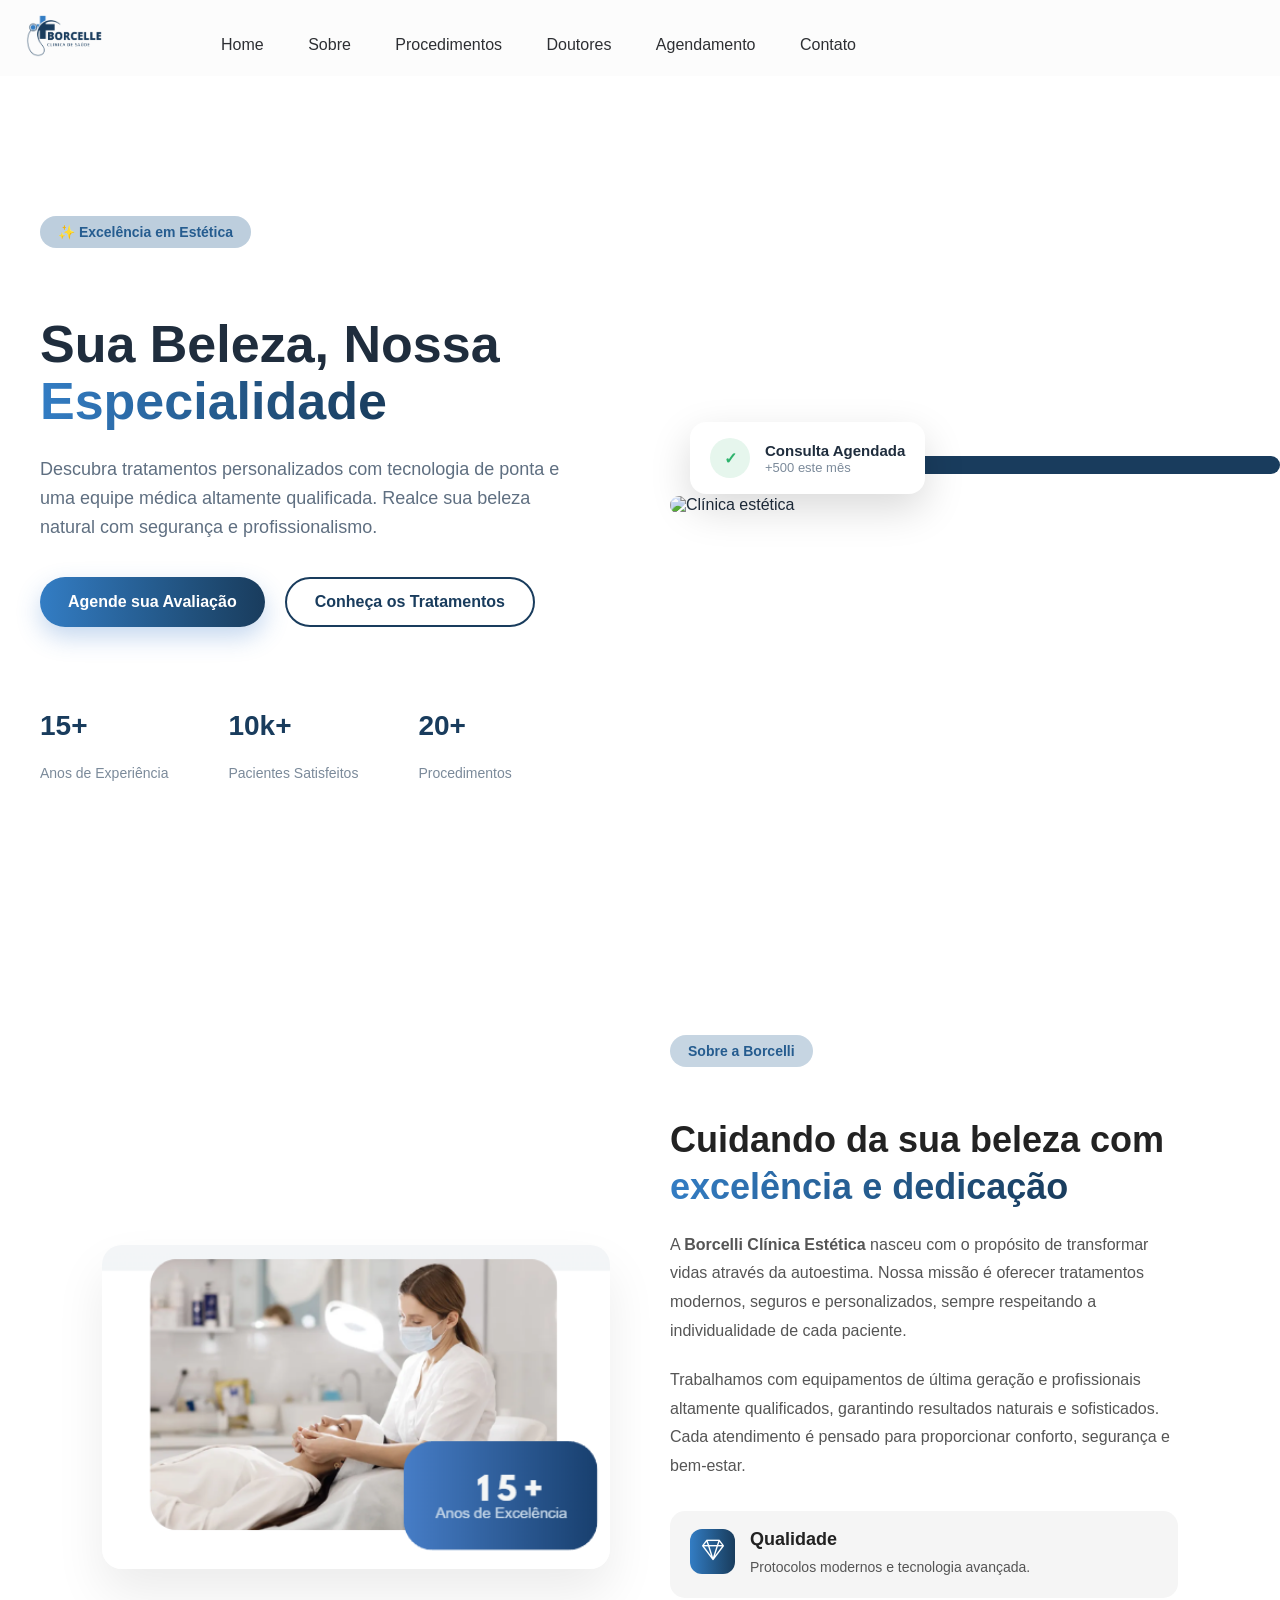
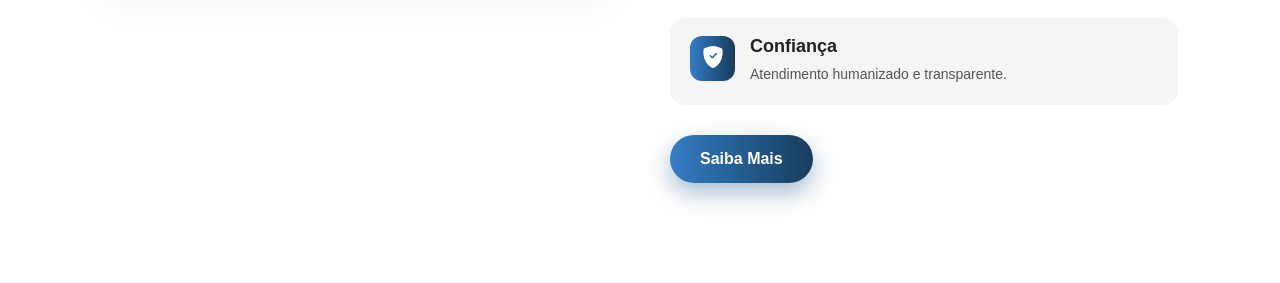
==== index.html @ 1b554bec "Primeira versão do Site" ====
<!DOCTYPE html>
<html lang="pt-BR">
<head>
    <meta charset="UTF-8">
    <meta name="viewport" content="width=device-width, initial-scale=1.0">
    <title>Borcelli - Clinica</title>
    <link href="css/estilo.css" rel="stylesheet"/>
    <link rel="stylesheet" href="https://cdn.jsdelivr.net/npm/bootstrap-icons@1.13.1/font/bootstrap-icons.min.css">
</head>
<body>
    <header>
        <div class="divHeader">
        <img class="logo" src="img/logo.png"/>
        <!--Barra de navegação-->
        <nav>
        <ul>
<!--Lista de itens do menu-->
<li>Home</li>
<li>Sobre</li>
<li>Procedimentos</li>
<li>Doutores</li>
<li>Agendamento</li>
<li>Contato</li>
        </ul>
        </nav>
        </div>
    </header>


<!--Banner Começo Página-->

    <section class="hero">
    <div class="left">

        <div class="badge">✨ Excelência em Estética</div>

        <h1 class="h1Hero">
            Sua Beleza, Nossa <br>
            <span>Especialidade</span>
        </h1>

        <p class="description">
            Descubra tratamentos personalizados com tecnologia de ponta e uma equipe médica altamente qualificada. Realce sua beleza natural com segurança e profissionalismo.
        </p>

        <div class="buttons">
            <a href="#" class="btn-primary">Agende sua Avaliação</a>
            <a href="#" class="btn-secondary">Conheça os Tratamentos</a>
        </div>

        <div class="stats">
            <div class="stat">
                <h2>15+</h2>
                <p>Anos de Experiência</p>
            </div>
            <div class="stat">
                <h2>10k+</h2>
                <p>Pacientes Satisfeitos</p>
            </div>
            <div class="stat">
                <h2>20+</h2>
                <p>Procedimentos</p>
            </div>
        </div>

    </div>

    <div class="right">

        <div class="background-shape"></div>

        <div class="image-wrapper">
            <img src="https://blog.adcosprofissional.com.br/wp-content/uploads/2021/09/Profissional_pauta-4_produtos-ADCOS-1-scaled-e1630938241319.jpg" alt="Clínica estética">

            <div class="card">
                <div class="card-icon">✓</div>
                <div class="card-text">
                    <strong>Consulta Agendada</strong>
                    <span>+500 este mês</span>
                </div>
            </div>

        </div>

    </div>
</section>



<!-- Sobre Nós -->
<section class="sobre">
    <div class="container-sobre">

        <div class="sobre-left">
            <img src="img/sobre_img.png" alt="Equipe médica">
        </div>

        <div class="sobre-right">

            <div class="badge">Sobre a Borcelli</div>

            <h2>
                Cuidando da sua beleza com <span>excelência e dedicação</span>
            </h2>

            <p>
                A <strong>Borcelli Clínica Estética</strong> nasceu com o propósito de transformar vidas através da autoestima.
                Nossa missão é oferecer tratamentos modernos, seguros e personalizados, sempre respeitando a individualidade
                de cada paciente.
            </p>

            <p>
                Trabalhamos com equipamentos de última geração e profissionais altamente qualificados,
                garantindo resultados naturais e sofisticados.
                Cada atendimento é pensado para proporcionar conforto, segurança e bem-estar.
            </p>

            <div class="valores">
                <div class="valor-item">
                    <div class="icon"><i class="bi bi-gem"></i></div>
                    <div>
                        <h4>Qualidade</h4>
                        <p>Protocolos modernos e tecnologia avançada.</p>
                    </div>
                </div>

                <div class="valor-item">
                    <div class="icon"><i class="bi bi-shield-fill-check"></i></div>
                    <div>
                        <h4>Confiança</h4>
                        <p>Atendimento humanizado e transparente.</p>
                    </div>
                </div>
            </div>

            <a href="#" class="btn-primary">Saiba Mais</a>

        </div>

    </div>
</section>
---- css/estilo.css ----
/* Estilização da página */
body {
    margin: 0;
    background:#ffffff;
    color:#1f2d3d;
    font-family: 'Inter', sans-serif;
}

/* Estilização Header*/
.logo{
width: 6%;
margin-left: 2%;
}

header{
    background-color: rgb(252, 252, 252);
    padding:15px 0 15px 0 ;
}

nav {
color: #2d2f33;
position: absolute;
top: 10%;
font-size: 10;
right: 30%;
  
}

nav li{
    display: inline;
    margin-right: 40px;
    
}

.divHeader{
 position: relative;
}




/* ============================= */
/*          SOBRE NÓS           */
/* ============================= */

.sobre {
    padding: 100px 8%;
    font-family: 'Poppins', sans-serif;
}

.container-sobre {
    display: flex;
    align-items: center;
    justify-content: space-between;
    gap: 60px;
    max-width: 1200px;
    margin: 0 auto;
}

/* LADO ESQUERDO - IMAGEM */

.sobre-left {
    flex: 1;
    position: relative;
}

.sobre-left img {
    width: 100%;
    border-radius: 20px;
    box-shadow: 0 25px 50px rgba(0, 0, 0, 0.08);
    transition: 0.4s ease;
}

.sobre-left img:hover {
    transform: scale(1.02);
}

/* LADO DIREITO - TEXTO */

.sobre-right {
    flex: 1;
}

.sobre-right .badge {
    display: inline-block;
    background: #255c8f42;
    color: #255c8f;
    padding: 8px 18px;
    border-radius: 30px;
    font-size: 14px;
    font-weight: bold;
    margin-bottom: 20px;
}

.sobre-right h2 {
    font-size: 36px;
    line-height: 1.3;
    margin-bottom: 20px;
    color: #222;
}

.sobre-right h2 span {
    -webkit-background-clip: text; 
    background-clip: text;
    -webkit-text-fill-color: transparent; 
    color: transparent; 
    background-image: linear-gradient(to right, #337dc4, #2c6ca9, #255c8f, #1f4c75, #193c5d);
}

.sobre-right p {
    color: #555;
    font-size: 16px;
    line-height: 1.8;
    margin-bottom: 20px;
}

/* VALORES */

.valores {
    margin-top: 30px;
    display: flex;
    flex-direction: column;
    gap: 20px;
}

.valor-item {
    display: flex;
    align-items: flex-start;
    gap: 15px;
    background: rgb(245, 245, 245);
    padding: 18px 20px;
    border-radius: 15px;
    transition: 0.3s ease;
}

.valor-item:hover {
    transform: translateY(-5px);
}

.valor-item .icon {
    font-size: 22px;
    background-image: linear-gradient(to right, #337dc4, #2c6ca9, #255c8f, #1f4c75, #193c5d);
    color: white;
    width: 45px;
    height: 45px;
    display: flex;
    align-items: center;
    justify-content: center;
    border-radius: 12px;
}

.valor-item h4 {
    margin: 0;
    font-size: 18px;
    color: #222;
}

.valor-item p {
    margin: 5px 0 0;
    font-size: 14px;
    
}

/* BOTÃO */

.sobre-right .btn-primary {
    display: inline-block;
    margin-top: 30px;
    padding: 15px 30px;
    background-image: linear-gradient(to right, #337dc4, #2c6ca9, #255c8f, #1f4c75, #193c5d);
    color: white;
    border-radius: 40px;
    text-decoration: none;
    font-weight: bold;
    transition: 0.3s ease;
    box-shadow: 0 10px 25px #255c8f69;
}

.sobre-right .btn-primary:hover {
    transform: translateY(-3px);
    box-shadow: 0 15px 35px #255c8f81;
}

/* Hero começo da página */
.hero{
    max-width:1200px;
    margin:auto;
    padding:140px 20px;
    display:flex;
    align-items:center;
    justify-content:space-between;
    gap:60px;
}

.left{
    flex:1;
}

.badge{
    display:inline-block;
    background:#255c8f4d;
    color:#255c8f;
    padding:8px 18px;
    border-radius:30px;
    font-size:14px;
    margin-bottom:25px;
    font-weight: 600;
}

.h1Hero{
    font-size:52px;
    line-height:1.1;
    font-weight:800;
    margin-bottom:25px;
}

.h1Hero span{
  -webkit-background-clip: text; 
  background-clip: text;
  -webkit-text-fill-color: transparent; 
  color: transparent; 
  background-image: linear-gradient(to right, #337dc4, #2c6ca9, #255c8f, #1f4c75, #193c5d);
}

.description{
    font-size:18px;
    color:#5f6f81;
    max-width:520px;
    margin-bottom:35px;
    line-height:1.6;
}

.buttons{
    display:flex;
    gap:20px;
    margin-bottom:60px;
}

.btn-primary{
    background-image: linear-gradient(to right, #337dc4, #2c6ca9, #255c8f, #1f4c75, #193c5d);
    color:white;
    padding:16px 28px;
    border-radius:40px;
    font-weight:600;
    text-decoration:none;
    box-shadow:0 10px 25px rgba(61,124,201,0.3);
}

.btn-secondary{
    border:2px solid #193c5d;
    color:#193c5d;
    padding:14px 28px;
    border-radius:40px;
    font-weight:600;
    text-decoration:none;
}

.stats{
    display:flex;
    gap:60px;
}

.stat h2{
    font-size:28px;
    font-weight:700;
    color: #193c5d;
}

.stat p{
    color:#7b8a9a;
    font-size:14px;
    
}

/* Lado esquerdo do Hero */

.right{
    flex:1;
    position:relative;
}

.image-wrapper{
    position:relative;
    z-index:2;
}

.image-wrapper img{
    width:100%;
    border-radius:30px;
    display:block;
}

.background-shape{
    position:absolute;
    top:-40px;
    right:-40px;
    width:100%;
    height:100%;
    background:#193c5d;
    border-radius:40px;
    z-index:1;
}

.card{
    position:absolute;
    bottom:20px;
    left:20px;
    background:white;
    padding:16px 20px;
    border-radius:16px;
    box-shadow:0 15px 40px rgba(0,0,0,0.15);
    display:flex;
    align-items:center;
    gap:15px;
    z-index:3;
}

.card-icon{
    width:40px;
    height:40px;
    background:#e6f6ed;
    border-radius:50%;
    display:flex;
    align-items:center;
    justify-content:center;
    font-weight:bold;
    color:#2db36c;
}

.card-text{
    font-size:14px;
}

.card-text strong{
    display:block;
    font-size:15px;
    color:#1f2d3d;
}

.card-text span{
    color:#7b8a9a;
    font-size:13px;
}
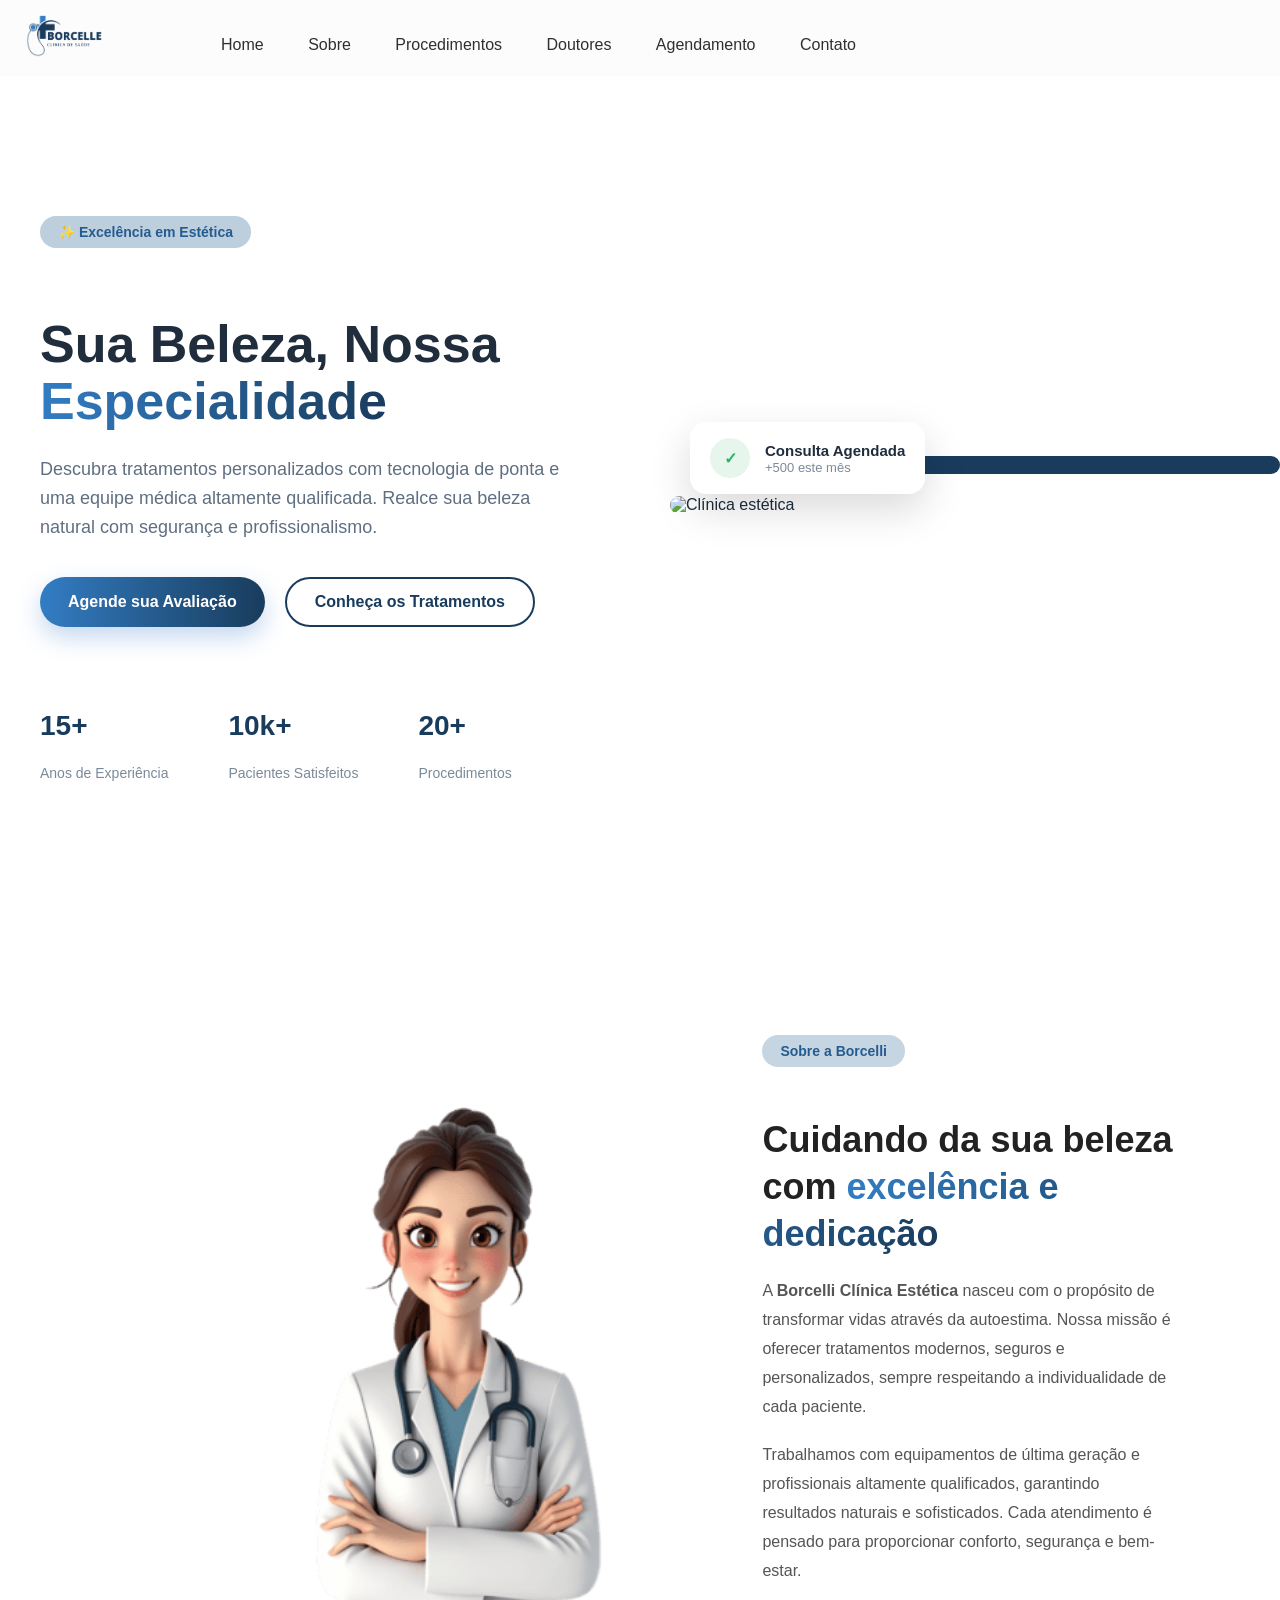
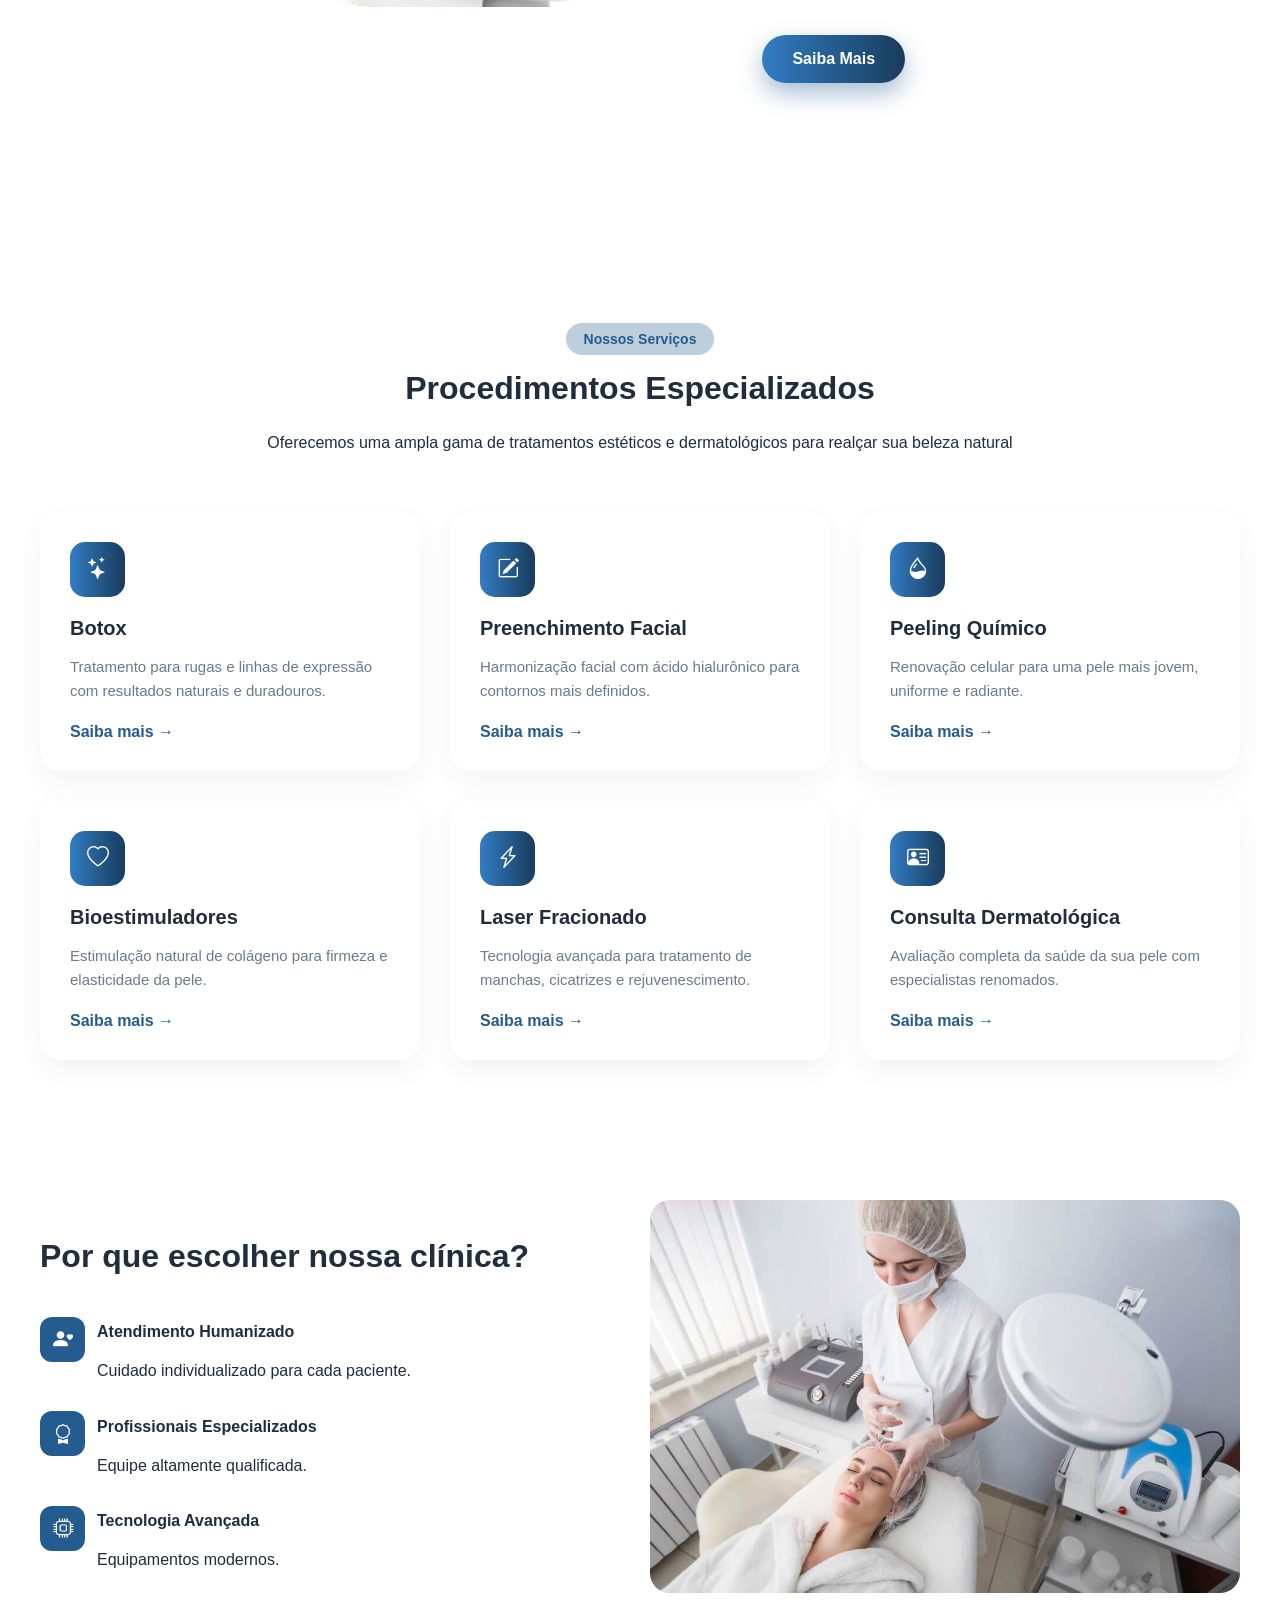
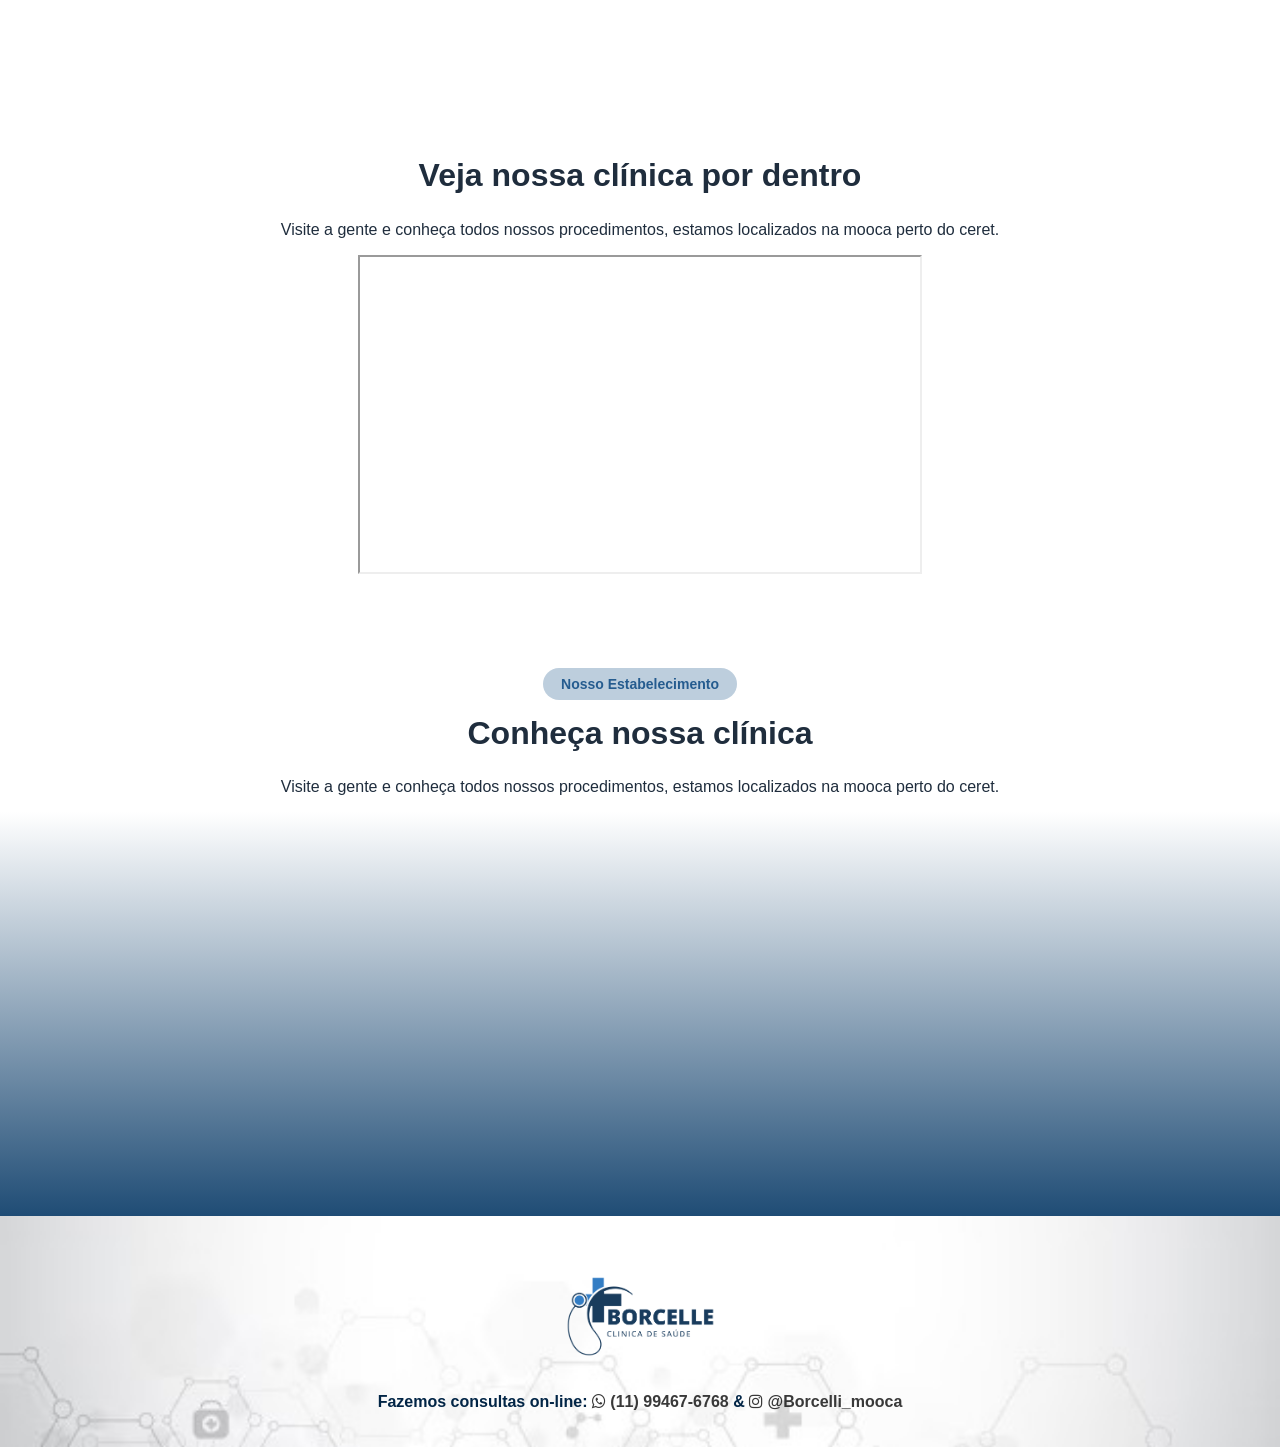
==== commit 68026cf8: "Atualização da página da Clínica Borcelli com adição de rodapé e vídeo institucional." ====
--- a/index.html
+++ b/index.html
@@ -1,143 +1,254 @@
 <!DOCTYPE html>
 <html lang="pt-BR">
+
 <head>
     <meta charset="UTF-8">
     <meta name="viewport" content="width=device-width, initial-scale=1.0">
     <title>Borcelli - Clinica</title>
-    <link href="css/estilo.css" rel="stylesheet"/>
+    <link href="css/estilo.css" rel="stylesheet" />
     <link rel="stylesheet" href="https://cdn.jsdelivr.net/npm/bootstrap-icons@1.13.1/font/bootstrap-icons.min.css">
+    <link rel="stylesheet" href="https://maxcdn.bootstrapcdn.com/font-awesome/4.5.0/css/font-awesome.min.css">
+    <link rel="icon" href="/img/logo.png" type="image/png">
 </head>
+
 <body>
     <header>
         <div class="divHeader">
-        <img class="logo" src="img/logo.png"/>
-        <!--Barra de navegação-->
-        <nav>
-        <ul>
-<!--Lista de itens do menu-->
-<li>Home</li>
-<li>Sobre</li>
-<li>Procedimentos</li>
-<li>Doutores</li>
-<li>Agendamento</li>
-<li>Contato</li>
-        </ul>
-        </nav>
+            <img class="logo" src="img/logo.png" />
+            <!--Barra de navegação-->
+            <nav>
+                <ul>
+                    <!--Lista de itens do menu-->
+                    <li>Home</li>
+                    <li>Sobre</li>
+                    <li>Procedimentos</li>
+                    <li>Doutores</li>
+                    <li>Agendamento</li>
+                    <li>Contato</li>
+                </ul>
+            </nav>
         </div>
     </header>
-
-
-<!--Banner Começo Página-->
-
+    <!--Banner Começo Página-->
     <section class="hero">
-    <div class="left">
-
-        <div class="badge">✨ Excelência em Estética</div>
-
-        <h1 class="h1Hero">
-            Sua Beleza, Nossa <br>
-            <span>Especialidade</span>
-        </h1>
-
-        <p class="description">
-            Descubra tratamentos personalizados com tecnologia de ponta e uma equipe médica altamente qualificada. Realce sua beleza natural com segurança e profissionalismo.
-        </p>
-
-        <div class="buttons">
-            <a href="#" class="btn-primary">Agende sua Avaliação</a>
-            <a href="#" class="btn-secondary">Conheça os Tratamentos</a>
-        </div>
-
-        <div class="stats">
-            <div class="stat">
-                <h2>15+</h2>
-                <p>Anos de Experiência</p>
-            </div>
-            <div class="stat">
-                <h2>10k+</h2>
-                <p>Pacientes Satisfeitos</p>
-            </div>
-            <div class="stat">
-                <h2>20+</h2>
-                <p>Procedimentos</p>
-            </div>
-        </div>
-
-    </div>
-
-    <div class="right">
-
-        <div class="background-shape"></div>
-
-        <div class="image-wrapper">
-            <img src="https://blog.adcosprofissional.com.br/wp-content/uploads/2021/09/Profissional_pauta-4_produtos-ADCOS-1-scaled-e1630938241319.jpg" alt="Clínica estética">
-
-            <div class="card">
-                <div class="card-icon">✓</div>
-                <div class="card-text">
-                    <strong>Consulta Agendada</strong>
-                    <span>+500 este mês</span>
-                </div>
-            </div>
-
-        </div>
-
+        <div class="direita">
+
+            <div class="contorno">✨ Excelência em Estética</div>
+
+            <h1 class="h1Inicio">
+                Sua Beleza, Nossa <br>
+                <span>Especialidade</span>
+            </h1>
+
+            <p class="descricao">
+                Descubra tratamentos personalizados com tecnologia de ponta e uma equipe médica altamente qualificada.
+                Realce sua beleza natural com segurança e profissionalismo.
+            </p>
+
+            <div class="botoes">
+                <a href="#" class="btnAzul">Agende sua Avaliação</a>
+                <a href="#" class="btnBranco">Conheça os Tratamentos</a>
+            </div>
+
+            <div class="estrelas">
+                <div class="estrela">
+                    <h2>15+</h2>
+                    <p>Anos de Experiência</p>
+                </div>
+                <div class="estrela">
+                    <h2>10k+</h2>
+                    <p>Pacientes Satisfeitos</p>
+                </div>
+                <div class="estrela">
+                    <h2>20+</h2>
+                    <p>Procedimentos</p>
+                </div>
+            </div>
+
+        </div>
+
+        <div class="right">
+
+            <div class="backgroundAzul"></div>
+
+            <div class="imagemClinica">
+                <img src="https://blog.adcosprofissional.com.br/wp-content/uploads/2021/09/Profissional_pauta-4_produtos-ADCOS-1-scaled-e1630938241319.jpg"
+                    alt="Clínica estética">
+
+                <div class="cardTopo">
+                    <div class="cardTopo-icon">✓</div>
+                    <div class="cardTopo-text">
+                        <strong>Consulta Agendada</strong>
+                        <span>+500 este mês</span>
+                    </div>
+                </div>
+
+            </div>
+
+        </div>
+    </section>
+
+
+
+    <!-- Sobre Nós -->
+    <section class="sobre">
+        <div class="container-sobre">
+            <div class="sobre-left">
+            <img src="img/sobreMulher.png" alt="Equipe médica">
+            </div>
+            <div class="sobre-right">
+            <div class="contorno">Sobre a Borcelli</div>
+            <h2>Cuidando da sua beleza com <span>excelência e dedicação</span></h2>
+            <p> A <strong>Borcelli Clínica Estética</strong> nasceu com o propósito de transformar vidas através da
+                    autoestima.
+                    Nossa missão é oferecer tratamentos modernos, seguros e personalizados, sempre respeitando a
+                    individualidade
+                    de cada paciente.</p>
+                <p>
+                    Trabalhamos com equipamentos de última geração e profissionais altamente qualificados,
+                    garantindo resultados naturais e sofisticados.
+                    Cada atendimento é pensado para proporcionar conforto, segurança e bem-estar.
+                </p>
+                <a href="#" class="btn-primary">Saiba Mais</a>
+            </div>
+        </div>
+    </section>
+
+    <!--Serviços -->
+    <section class="ServicosSection">
+        <div class="Servicos">
+            <div class="contorno">Nossos Serviços</div>
+            <h2 class="tituloServiços">Procedimentos Especializados</h2>
+            <p>Oferecemos uma ampla gama de tratamentos estéticos e dermatológicos para realçar sua
+                beleza natural</p>
+        </div>
+
+        <div class="cardServicos">
+            <div class="card">
+                <div class="icon-card"><i class="bi bi-stars"></i></div>
+                <h3>Botox</h3>
+                <p>Tratamento para rugas e linhas de expressão com resultados naturais e duradouros.</p>
+                <a href="#">Saiba mais →</a>
+            </div>
+
+            <div class="card">
+                <div class="icon-card"><i class="bi bi-pencil-square"></i></div>
+                <h3>Preenchimento Facial</h3>
+                <p>Harmonização facial com ácido hialurônico para contornos mais definidos.</p>
+                <a href="#">Saiba mais →</a>
+            </div>
+
+            <div class="card">
+                <div class="icon-card"><i class="bi bi-droplet-half"></i></div>
+                <h3>Peeling Químico</h3>
+                <p>Renovação celular para uma pele mais jovem, uniforme e radiante.</p>
+                <a href="#">Saiba mais →</a>
+            </div>
+
+            <div class="card">
+                <div class="icon-card"><i class="bi bi-heart"></i></div>
+                <h3>Bioestimuladores</h3>
+                <p>Estimulação natural de colágeno para firmeza e elasticidade da pele.</p>
+                <a href="#">Saiba mais →</a>
+            </div>
+
+            <div class="card">
+                <div class="icon-card"><i class="bi bi-lightning-charge"></i></div>
+                <h3>Laser Fracionado</h3>
+                <p>Tecnologia avançada para tratamento de manchas, cicatrizes e rejuvenescimento.</p>
+                <a href="#">Saiba mais →</a>
+            </div>
+
+            <div class="card">
+                <div class="icon-card"><i class="bi bi-person-vcard"></i></div>
+                <h3>Consulta Dermatológica</h3>
+                <p>Avaliação completa da saúde da sua pele com especialistas renomados.</p>
+                <a href="#">Saiba mais →</a>
+            </div>
+        </div>
+
+<!-- lista e imagem  -->
+<section class="secao-diferenciais">
+    <div class="container-diferenciais">
+        <!-- lista -->
+        <div class="lado-texto">
+            <h2 class="tituloLista">Por que escolher nossa clínica?</h2>
+            <div class="lista-diferenciais">
+                <div class="item-diferencial">
+                    <i class="bi bi-person-heart"></i>
+                    <div>
+                        <h4>Atendimento Humanizado</h4>
+                        <p>Cuidado individualizado para cada paciente.</p>
+                    </div>
+                </div>
+                <div class="item-diferencial">
+                    <i class="bi bi-award"></i>
+                    <div>
+                        <h4>Profissionais Especializados</h4>
+                        <p>Equipe altamente qualificada.</p>
+                    </div>
+                </div>
+                <div class="item-diferencial">
+                    <i class="bi bi-cpu"></i>
+                    <div>
+                        <h4>Tecnologia Avançada</h4>
+                        <p>Equipamentos modernos.</p>
+                    </div>
+                </div>
+            </div>
+        </div>
+        <!-- imagem -->
+        <div class="lado-imagem">
+            <img src="img/clinica.jpg" alt="Clínica">
+        </div>
     </div>
 </section>
 
-
-
-<!-- Sobre Nós -->
-<section class="sobre">
-    <div class="container-sobre">
-
-        <div class="sobre-left">
-            <img src="img/sobre_img.png" alt="Equipe médica">
-        </div>
-
-        <div class="sobre-right">
-
-            <div class="badge">Sobre a Borcelli</div>
-
-            <h2>
-                Cuidando da sua beleza com <span>excelência e dedicação</span>
-            </h2>
-
-            <p>
-                A <strong>Borcelli Clínica Estética</strong> nasceu com o propósito de transformar vidas através da autoestima.
-                Nossa missão é oferecer tratamentos modernos, seguros e personalizados, sempre respeitando a individualidade
-                de cada paciente.
+        <div class="espaco"></div>
+
+        <!-- Vídeo -->
+    </section class="videoClinica">
+    <section class="video">
+        <div class="Servicos">
+            <h2 class="tituloServiços">Veja nossa clínica por dentro</h2>
+            <p>Visite a gente e conheça todos nossos procedimentos, estamos localizados na mooca perto do ceret.</p>
+        </div>
+        <iframe width="560" height="315" src="https://www.youtube.com/embed/cuYwLI6DDx0" allowfullscreen></iframe>
+    </section>
+    <div class="espaco"></div>
+
+    <!-- Nosso Estabelecimento -->
+    <section>
+        <div class="Servicos">
+            <div class="contorno">Nosso Estabelecimento</div>
+            <h2 class="tituloServiços">Conheça nossa clínica</h2>
+            <p>Visite a gente e conheça todos nossos procedimentos, estamos localizados na mooca perto do ceret.</p>
+        </div>
+        <div class="mapa">
+            <iframe
+                src="https://www.google.com/maps/embed?pb=!1m18!1m12!1m3!1d3655.2243794940605!2d-46.559798123786216!3d-23.632134164197684!2m3!1f0!2f0!3f0!3m2!1i1024!2i768!4f13.1!3m3!1m2!1s0x94ce5d007357a2f7%3A0xa76e484e9767c123!2sParque%20Linear%20Kennedy%20-%20S%C3%A3o%20Caetano%20-%20SP!5e0!3m2!1spt-BR!2sbr!4v1772663698467!5m2!1spt-BR!2sbr"
+                width="70%" height="400" style="border:100px;" allowfullscreen="" loading="lazy"
+                referrerpolicy="no-referrer-when-downgrade">
+            </iframe>
+        </div>
+    </section>
+
+    <!-- Footer -->
+    <footer class="footer">
+        <div class="footer-overlay"></div>
+
+        <div class="footer-content-container">
+            <div class="footer-logo">
+                <img src="img/logo.png" alt="Logo">
+            </div>
+            <p>Fazemos consultas on-line:
+                <a href="https://wa.me/5511994676768" target="_blank">
+                    <i class="fa fa-whatsapp"></i> (11) 99467-6768
+                </a>
+                &
+                <a href="https://instagram.com/Borcelli_mooca" target="_blank">
+                    <i class="fa fa-instagram"></i> @Borcelli_mooca
+                </a>
             </p>
-
-            <p>
-                Trabalhamos com equipamentos de última geração e profissionais altamente qualificados,
-                garantindo resultados naturais e sofisticados.
-                Cada atendimento é pensado para proporcionar conforto, segurança e bem-estar.
-            </p>
-
-            <div class="valores">
-                <div class="valor-item">
-                    <div class="icon"><i class="bi bi-gem"></i></div>
-                    <div>
-                        <h4>Qualidade</h4>
-                        <p>Protocolos modernos e tecnologia avançada.</p>
-                    </div>
-                </div>
-
-                <div class="valor-item">
-                    <div class="icon"><i class="bi bi-shield-fill-check"></i></div>
-                    <div>
-                        <h4>Confiança</h4>
-                        <p>Atendimento humanizado e transparente.</p>
-                    </div>
-                </div>
-            </div>
-
-            <a href="#" class="btn-primary">Saiba Mais</a>
-
-        </div>
-
-    </div>
-</section>
-
-
+        </div>
+    </footer>
--- a/css/estilo.css
+++ b/css/estilo.css
@@ -23,26 +23,18 @@
 top: 10%;
 font-size: 10;
 right: 30%;
-  
 }
 
 nav li{
     display: inline;
     margin-right: 40px;
-    
 }
 
 .divHeader{
  position: relative;
 }
 
-
-
-
-/* ============================= */
-/*          SOBRE NÓS           */
-/* ============================= */
-
+/* Sobre nós  */
 .sobre {
     padding: 100px 8%;
     font-family: 'Poppins', sans-serif;
@@ -57,7 +49,7 @@
     margin: 0 auto;
 }
 
-/* LADO ESQUERDO - IMAGEM */
+/* lado esquerdo imagem */
 
 .sobre-left {
     flex: 1;
@@ -65,23 +57,38 @@
 }
 
 .sobre-left img {
-    width: 100%;
-    border-radius: 20px;
-    box-shadow: 0 25px 50px rgba(0, 0, 0, 0.08);
-    transition: 0.4s ease;
+    width: 500px;
+    height: 500px;
+   animation: moverEgirar 4s ease-in-out infinite;
+   margin-left: 100px;
+
+}
+
+@keyframes moverEgirar {
+  0% {
+    transform: translate(0, 0) rotate(0deg);
+  }
+
+  50% {
+    transform: translate(4px, 4px) rotate(12deg);
+  }
+
+  100% {
+    transform: translate(0, 0) rotate(0deg);
+  }
 }
 
 .sobre-left img:hover {
     transform: scale(1.02);
 }
 
-/* LADO DIREITO - TEXTO */
+/* lado direito texto */
 
 .sobre-right {
     flex: 1;
 }
 
-.sobre-right .badge {
+.sobre-right .contorno {
     display: inline-block;
     background: #255c8f42;
     color: #255c8f;
@@ -114,54 +121,8 @@
     margin-bottom: 20px;
 }
 
-/* VALORES */
-
-.valores {
-    margin-top: 30px;
-    display: flex;
-    flex-direction: column;
-    gap: 20px;
-}
-
-.valor-item {
-    display: flex;
-    align-items: flex-start;
-    gap: 15px;
-    background: rgb(245, 245, 245);
-    padding: 18px 20px;
-    border-radius: 15px;
-    transition: 0.3s ease;
-}
-
-.valor-item:hover {
-    transform: translateY(-5px);
-}
-
-.valor-item .icon {
-    font-size: 22px;
-    background-image: linear-gradient(to right, #337dc4, #2c6ca9, #255c8f, #1f4c75, #193c5d);
-    color: white;
-    width: 45px;
-    height: 45px;
-    display: flex;
-    align-items: center;
-    justify-content: center;
-    border-radius: 12px;
-}
-
-.valor-item h4 {
-    margin: 0;
-    font-size: 18px;
-    color: #222;
-}
-
-.valor-item p {
-    margin: 5px 0 0;
-    font-size: 14px;
-    
-}
-
-/* BOTÃO */
+
+/* Botão */
 
 .sobre-right .btn-primary {
     display: inline-block;
@@ -192,11 +153,11 @@
     gap:60px;
 }
 
-.left{
+.direita{
     flex:1;
 }
 
-.badge{
+.contorno{
     display:inline-block;
     background:#255c8f4d;
     color:#255c8f;
@@ -207,14 +168,14 @@
     font-weight: 600;
 }
 
-.h1Hero{
+.h1Inicio{
     font-size:52px;
     line-height:1.1;
     font-weight:800;
     margin-bottom:25px;
 }
 
-.h1Hero span{
+.h1Inicio span{
   -webkit-background-clip: text; 
   background-clip: text;
   -webkit-text-fill-color: transparent; 
@@ -222,7 +183,7 @@
   background-image: linear-gradient(to right, #337dc4, #2c6ca9, #255c8f, #1f4c75, #193c5d);
 }
 
-.description{
+.descricao{
     font-size:18px;
     color:#5f6f81;
     max-width:520px;
@@ -230,13 +191,13 @@
     line-height:1.6;
 }
 
-.buttons{
+.botoes{
     display:flex;
     gap:20px;
     margin-bottom:60px;
 }
 
-.btn-primary{
+.btnAzul{
     background-image: linear-gradient(to right, #337dc4, #2c6ca9, #255c8f, #1f4c75, #193c5d);
     color:white;
     padding:16px 28px;
@@ -246,7 +207,7 @@
     box-shadow:0 10px 25px rgba(61,124,201,0.3);
 }
 
-.btn-secondary{
+.btnBranco{
     border:2px solid #193c5d;
     color:#193c5d;
     padding:14px 28px;
@@ -255,18 +216,18 @@
     text-decoration:none;
 }
 
-.stats{
+.estrelas{
     display:flex;
     gap:60px;
 }
 
-.stat h2{
+.estrela h2{
     font-size:28px;
     font-weight:700;
     color: #193c5d;
 }
 
-.stat p{
+.estrela p{
     color:#7b8a9a;
     font-size:14px;
     
@@ -279,18 +240,18 @@
     position:relative;
 }
 
-.image-wrapper{
+.imagemClinica{
     position:relative;
     z-index:2;
 }
 
-.image-wrapper img{
+.imagemClinica img{
     width:100%;
     border-radius:30px;
     display:block;
 }
 
-.background-shape{
+.backgroundAzul{
     position:absolute;
     top:-40px;
     right:-40px;
@@ -301,7 +262,7 @@
     z-index:1;
 }
 
-.card{
+.cardTopo{
     position:absolute;
     bottom:20px;
     left:20px;
@@ -315,7 +276,7 @@
     z-index:3;
 }
 
-.card-icon{
+.cardTopo-icon{
     width:40px;
     height:40px;
     background:#e6f6ed;
@@ -327,19 +288,199 @@
     color:#2db36c;
 }
 
-.card-text{
+.cardTopo-text{
     font-size:14px;
 }
 
-.card-text strong{
+.cardTopo-text strong{
     display:block;
     font-size:15px;
     color:#1f2d3d;
 }
 
-.card-text span{
+.cardTopo-text span{
     color:#7b8a9a;
     font-size:13px;
 }
 
-
+/* Seção nosso estabelecimento */
+
+.titulo_nossoestabelecimento{
+    text-align: center;
+}
+
+.mapa{
+    text-align: center;
+    align-items: center;
+    background: linear-gradient(#ffffff,#1f4c75);
+}
+
+.subtituloE{
+text-align: center;
+}
+
+.Servicos{
+    align-items: center;
+    text-align: center;
+}
+
+.tituloServiços{
+    margin-top: -10px;
+    font-size: xx-large;
+    font-weight: 900;
+}
+
+
+/* serviços  */
+.cardServicos{
+    max-width:1200px;
+    margin:60px auto;
+    display:grid;
+    grid-template-columns: repeat(auto-fit, minmax(300px, 1fr));
+    gap:30px;
+    padding: 0 20px;
+}
+
+.card{
+    background:#ffffff;
+    padding:30px;
+    border-radius:20px;
+    box-shadow:0 10px 30px rgba(0,0,0,0.05);
+    transition:0.3s ease;
+}
+
+.card:hover{
+    transform:translateY(-8px);
+    box-shadow:0 20px 40px rgba(0,0,0,0.1);
+}
+
+.icon-card{
+    width:55px;
+    height:55px;
+    display:flex;
+    align-items:center;
+    justify-content:center;
+    border-radius:15px;
+    margin-bottom:20px;
+    font-size:22px;
+    color:white;
+    background-image: linear-gradient(to right, #337dc4, #2c6ca9, #255c8f, #1f4c75, #193c5d);
+}
+
+.card h3{
+    margin-bottom:15px;
+    font-size:20px;
+    color:#1f2d3d;
+}
+
+.card p{
+    font-size:15px;
+    color:#6c7a89;
+    margin-bottom:20px;
+    line-height:1.6;
+}
+
+.card a{
+    text-decoration:none;
+    font-weight:600;
+    color:#255c8f;
+    transition:0.3s;
+}
+
+.card a:hover{
+    letter-spacing:1px;
+}
+
+.ServicosSection{
+    margin-top: 140px;
+}
+
+/* Footer */
+footer {
+    background: url("../img/rodape2.jpg") no-repeat center;
+    background-size: cover;
+    padding: 60px 10px 20px 10px;
+    position: relative;
+    color:  #022546;
+    font-weight: 700;
+}
+
+
+.footer-content-container {
+    position: relative;
+    z-index: 1;
+    text-align: center;
+}
+
+.footer-logo img {
+    max-width: 150px;
+    margin-bottom: 15px;
+}
+
+.footer a {
+    color: #1b1b1bde;
+    text-decoration: none;
+}
+
+.footer a:hover {
+    text-decoration: underline;
+}
+
+.video{
+    text-align: center;
+    align-items: center;
+}
+
+.espaco{
+    margin-top: 90px;
+}
+
+/* Lista e imagem */
+.secao-diferenciais{
+    padding:80px 20px;
+}
+
+.container-diferenciais{
+    display:flex;    
+    align-items:center;
+    justify-content:space-between;
+    gap:20px;
+    max-width:1200px;
+    margin:auto;
+}
+
+.lado-texto{
+    flex:1;
+}
+
+.lado-imagem{
+    flex:1;
+}
+ .tituloLista{
+    font-size:32px;
+    font-weight:900;
+ }
+
+.lado-imagem img{
+    width:100%;
+    border-radius:20px;
+}
+
+.item-diferencial{
+    display:flex;
+    align-items:flex-start; 
+    gap:12px;
+}
+
+.item-diferencial i{
+    width:45px;
+    height:45px;
+    display:flex;
+    align-items:center;
+    justify-content:center;
+    border-radius:12px;
+    background:#255c8f;
+    color:white;
+    font-size:20px;
+    margin-top: 15px;
+}
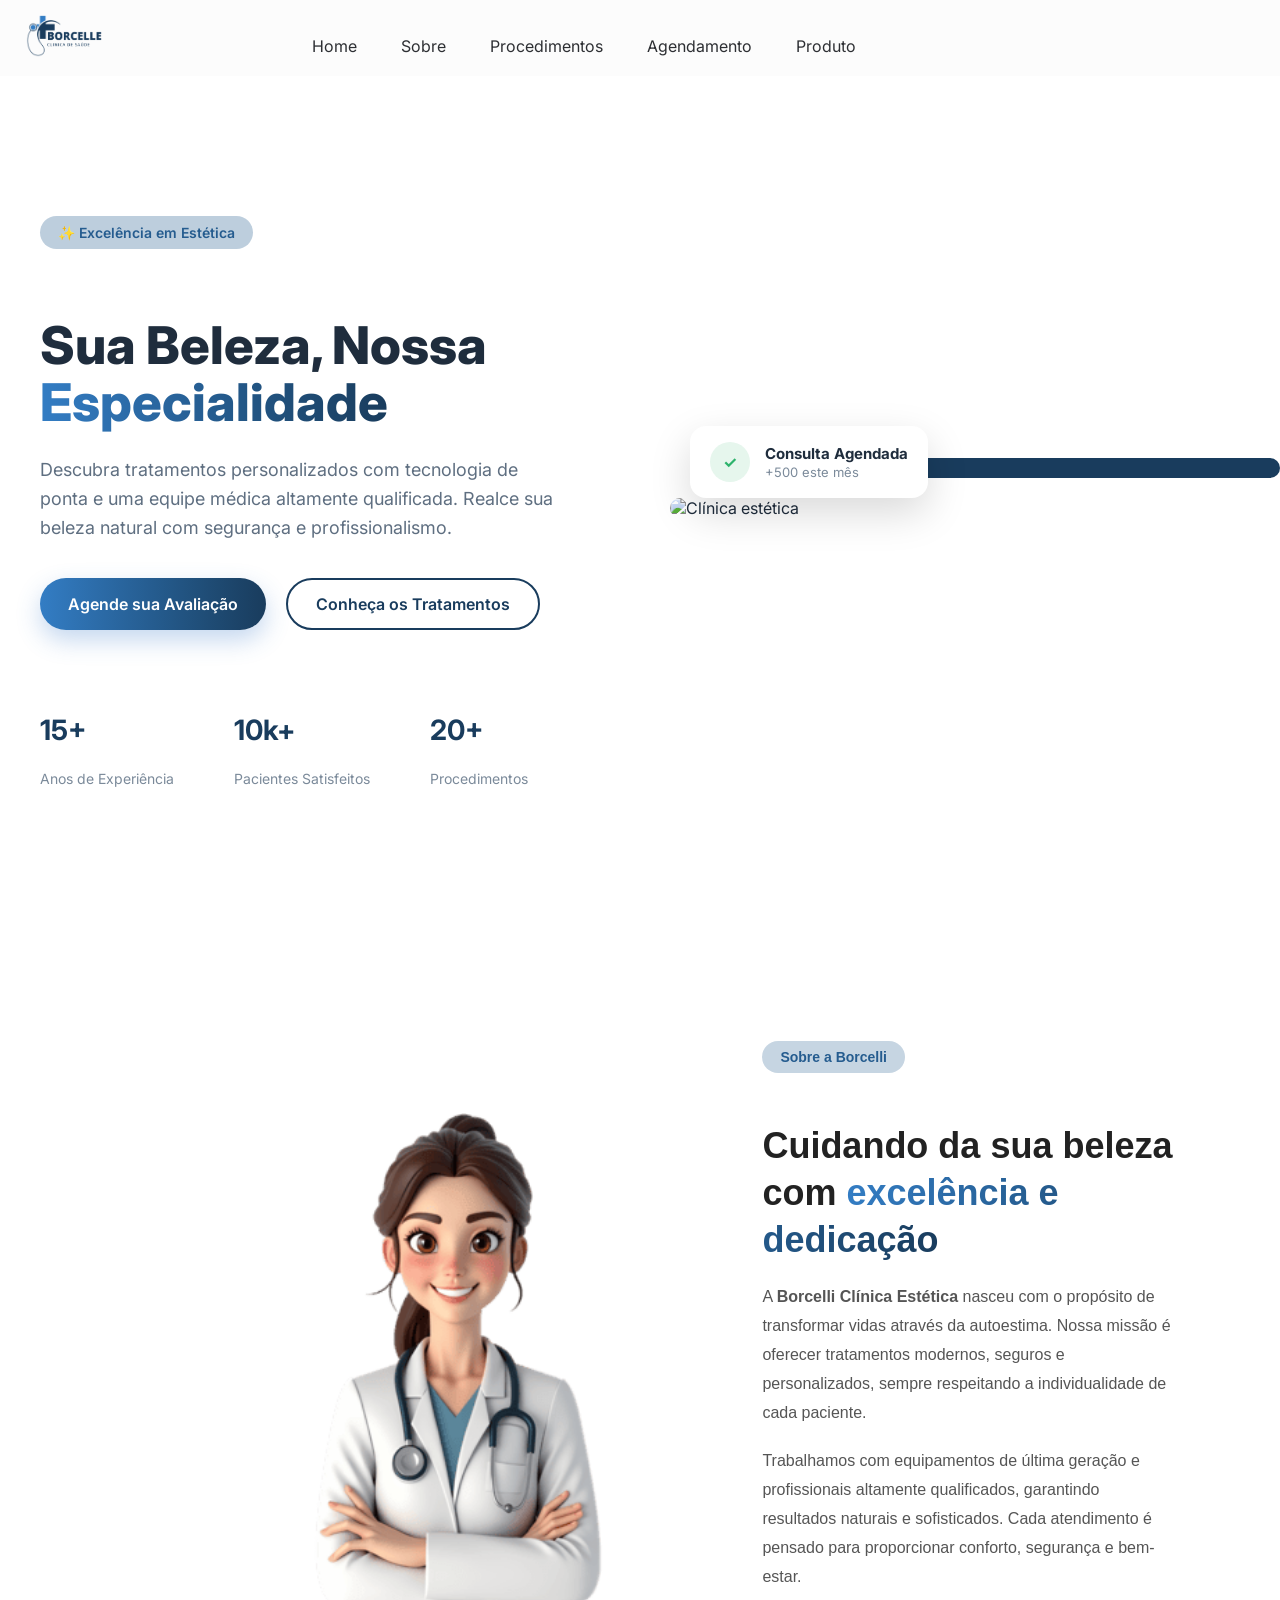
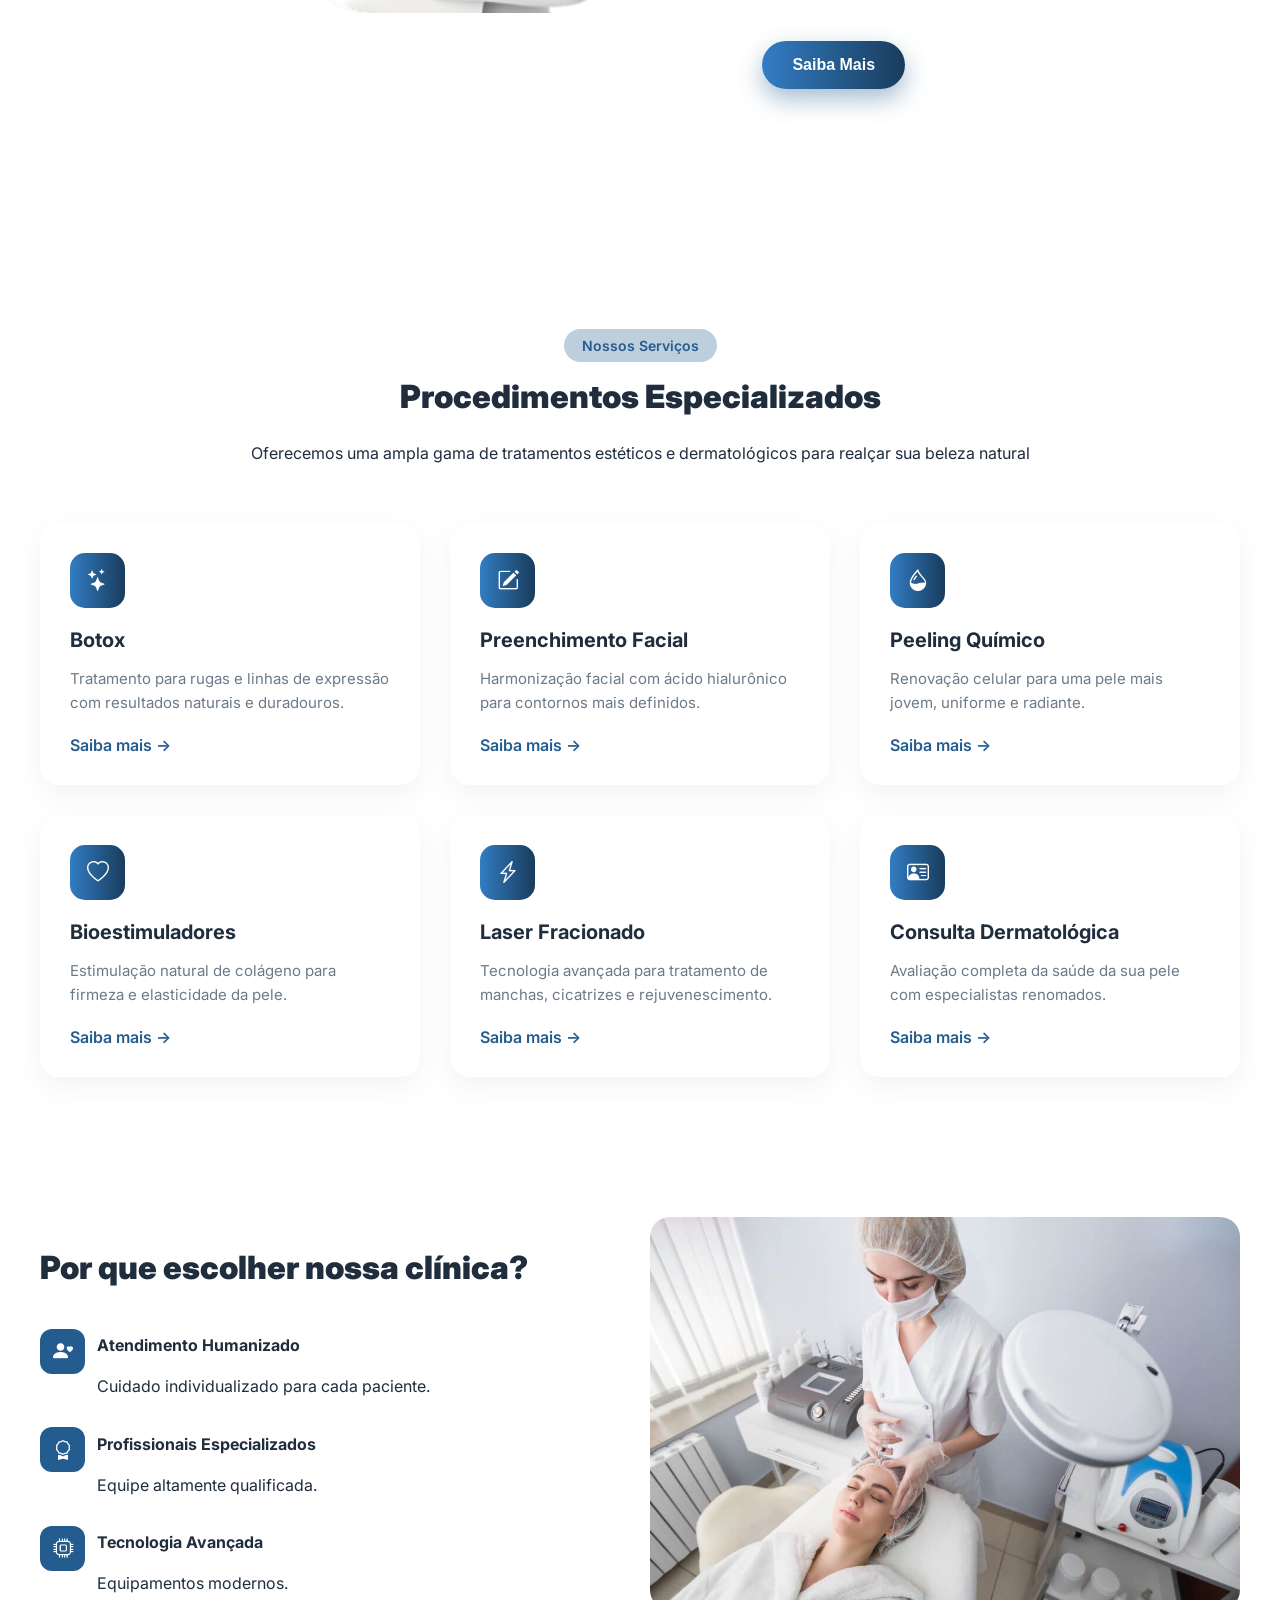
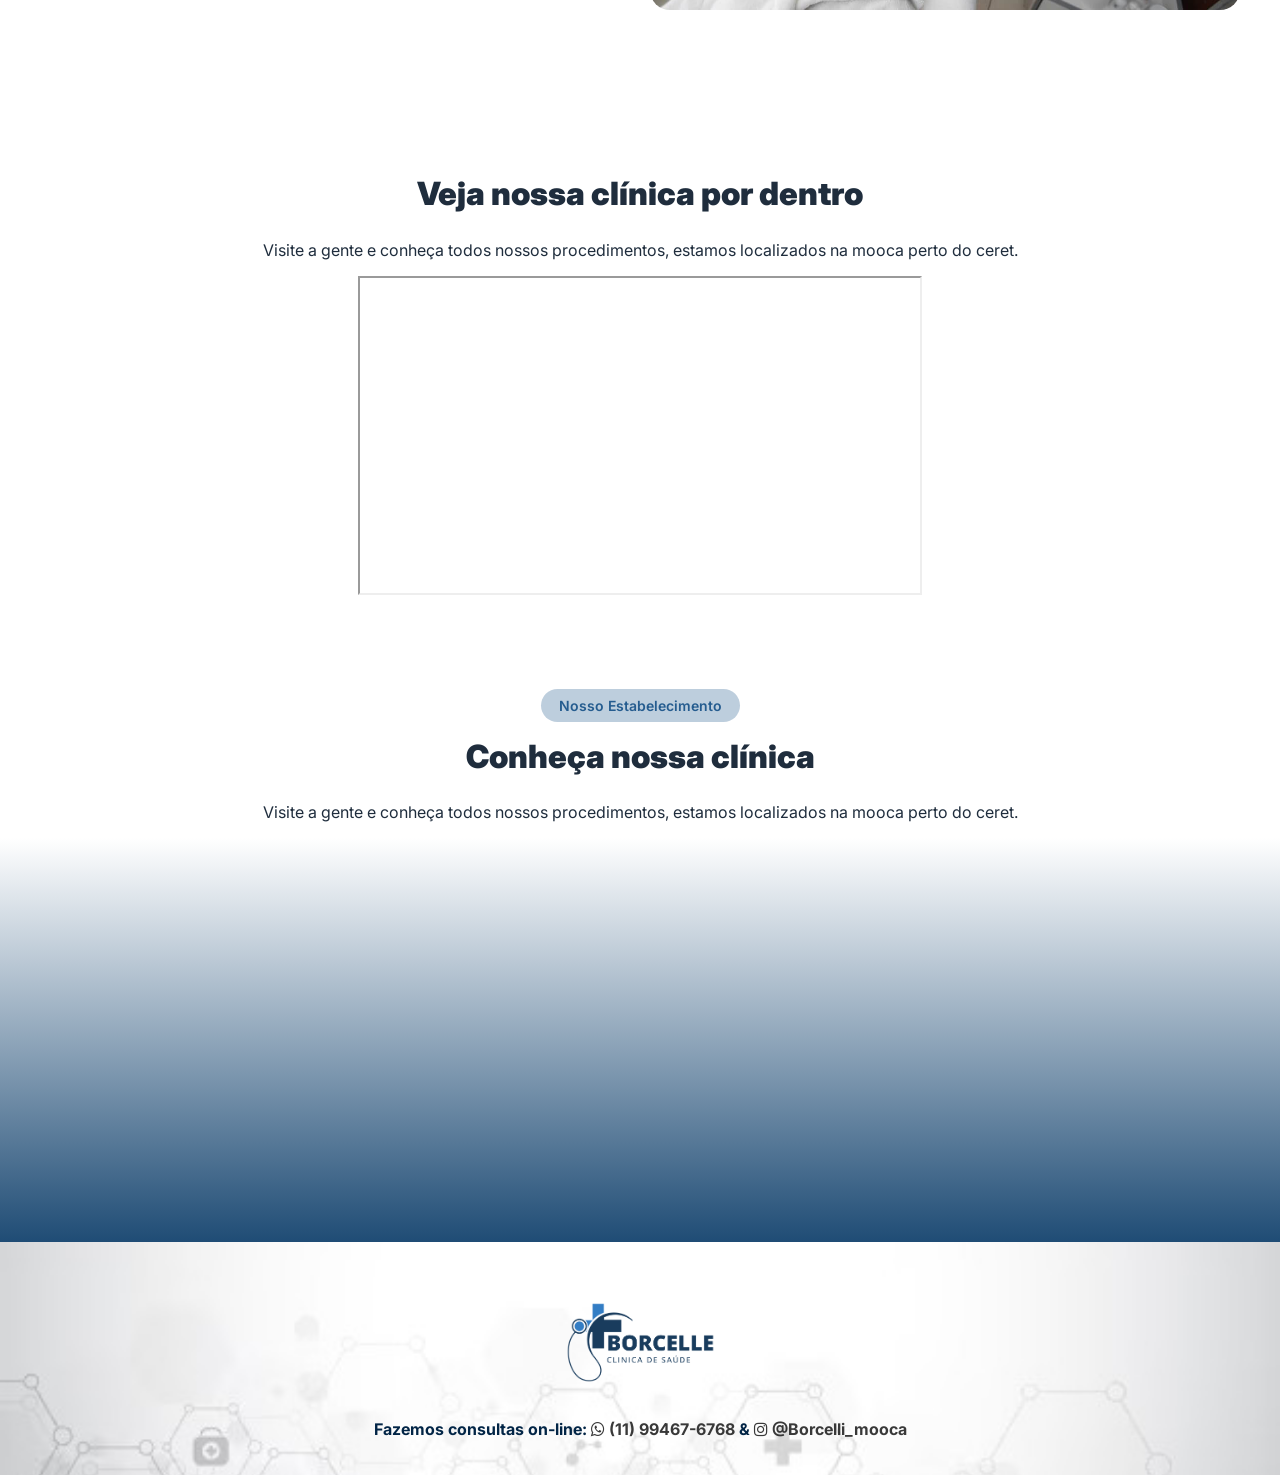
==== commit 9235abfb: "Produtos Atualizado" ====
--- a/index.html
+++ b/index.html
@@ -9,6 +9,7 @@
     <link rel="stylesheet" href="https://cdn.jsdelivr.net/npm/bootstrap-icons@1.13.1/font/bootstrap-icons.min.css">
     <link rel="stylesheet" href="https://maxcdn.bootstrapcdn.com/font-awesome/4.5.0/css/font-awesome.min.css">
     <link rel="icon" href="/img/logo.png" type="image/png">
+    <link href="https://fonts.googleapis.com/css2?family=Inter:wght@300;400;600&display=swap" rel="stylesheet">
 </head>
 
 <body>
@@ -22,9 +23,8 @@
                     <li>Home</li>
                     <li>Sobre</li>
                     <li>Procedimentos</li>
-                    <li>Doutores</li>
                     <li>Agendamento</li>
-                    <li>Contato</li>
+                    <li href="./produto.html">Produto</li>
                 </ul>
             </nav>
         </div>
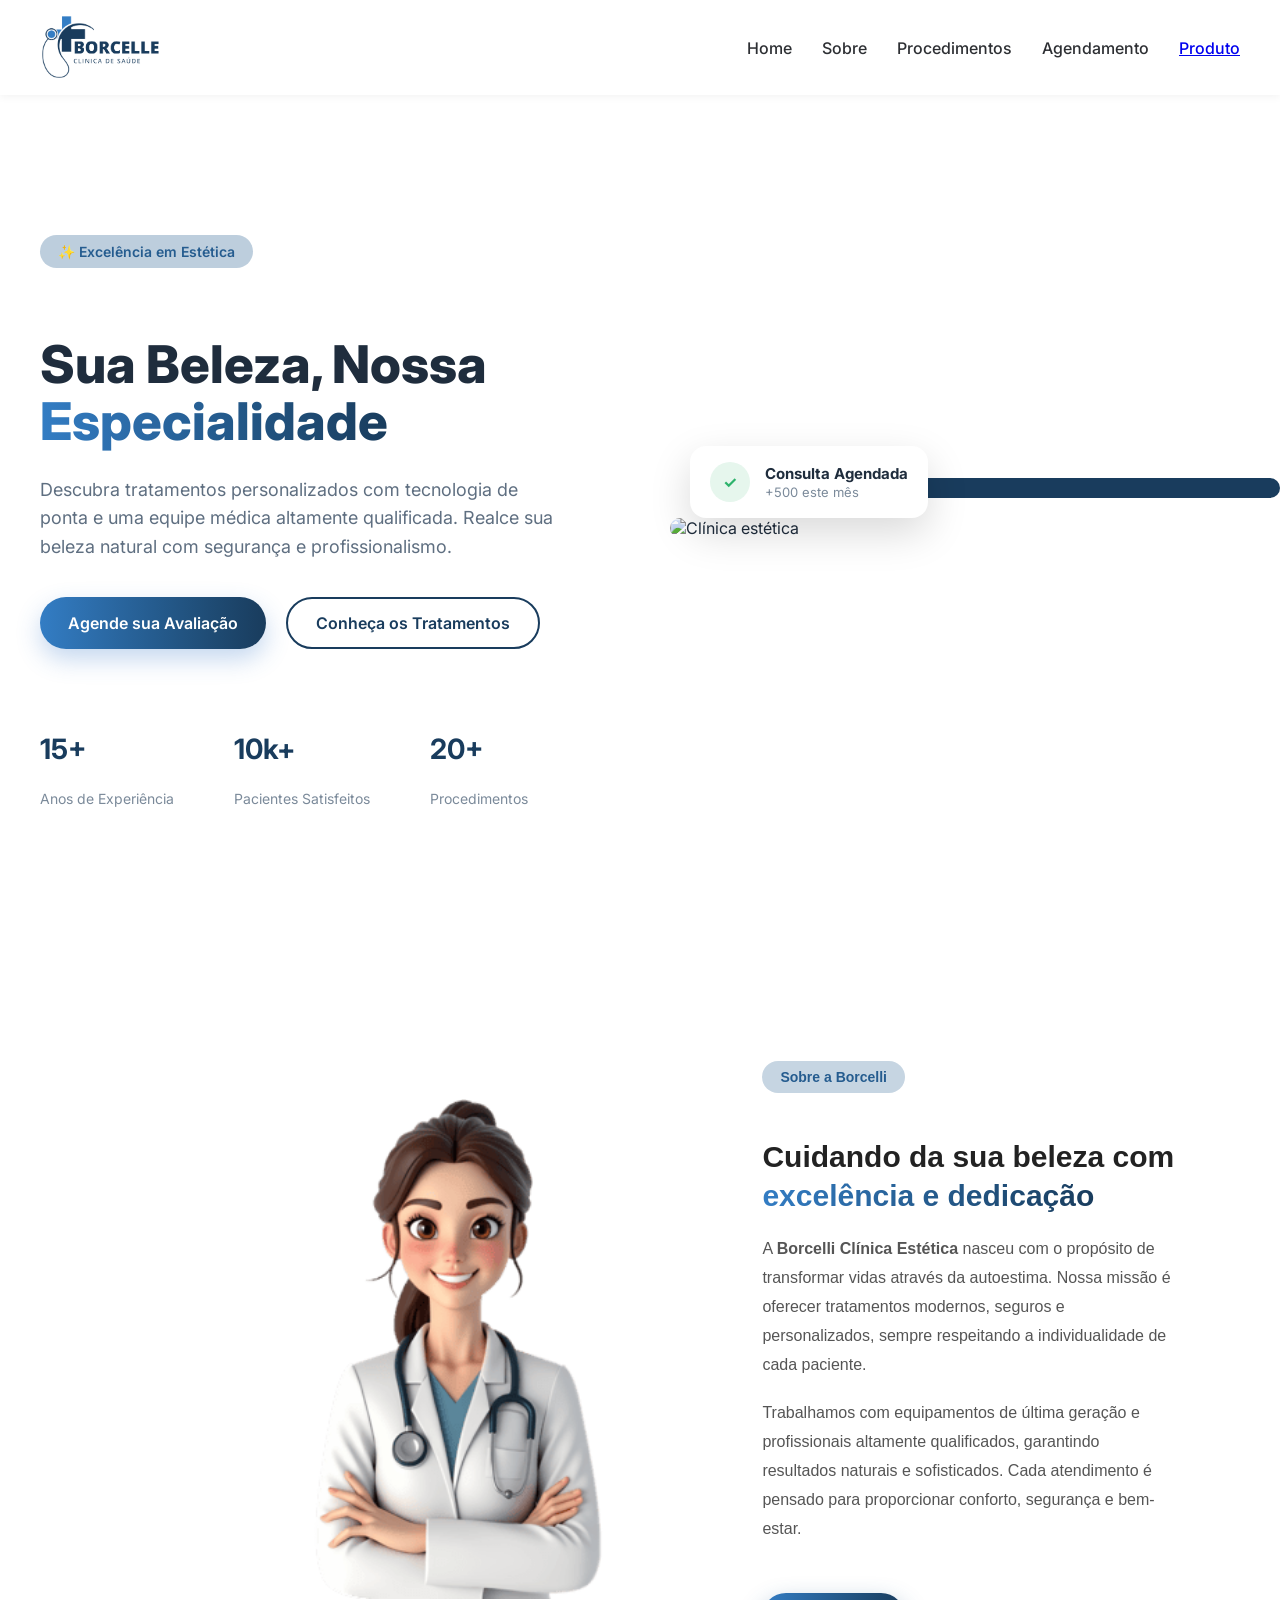
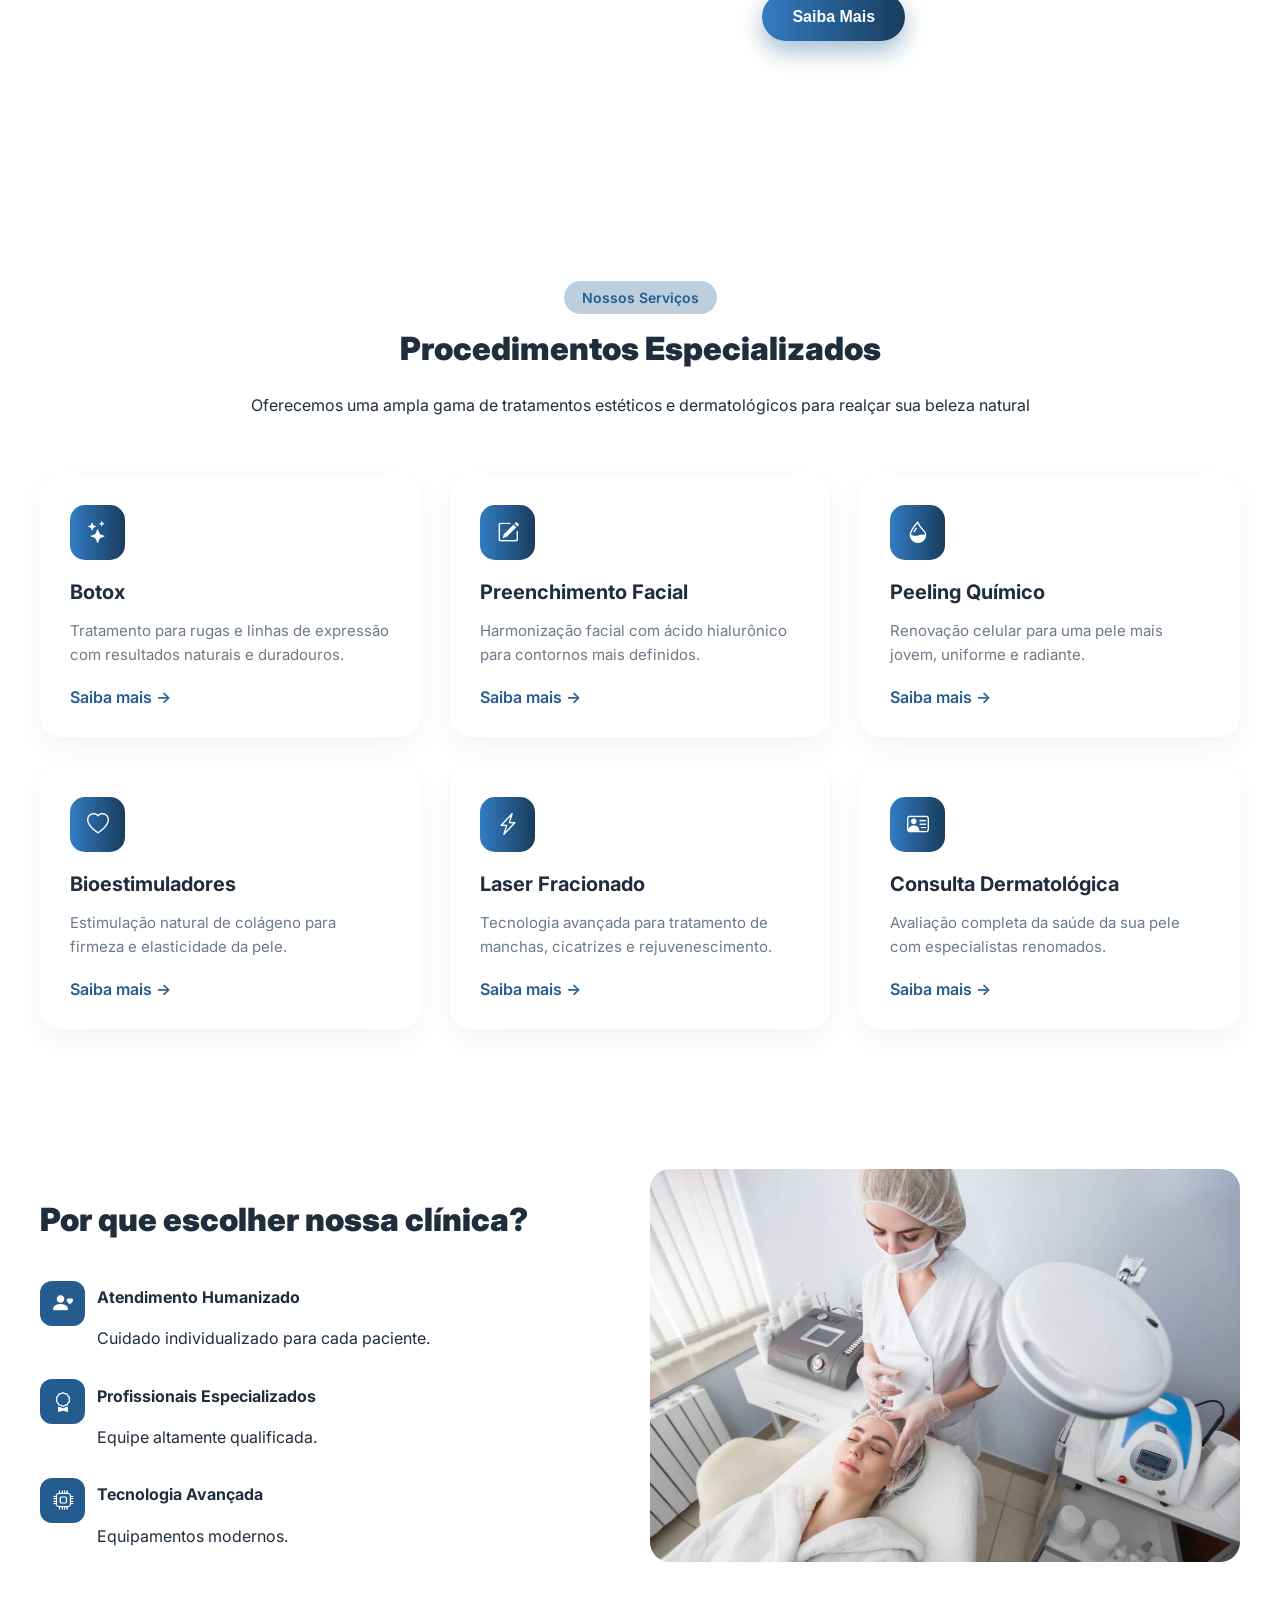
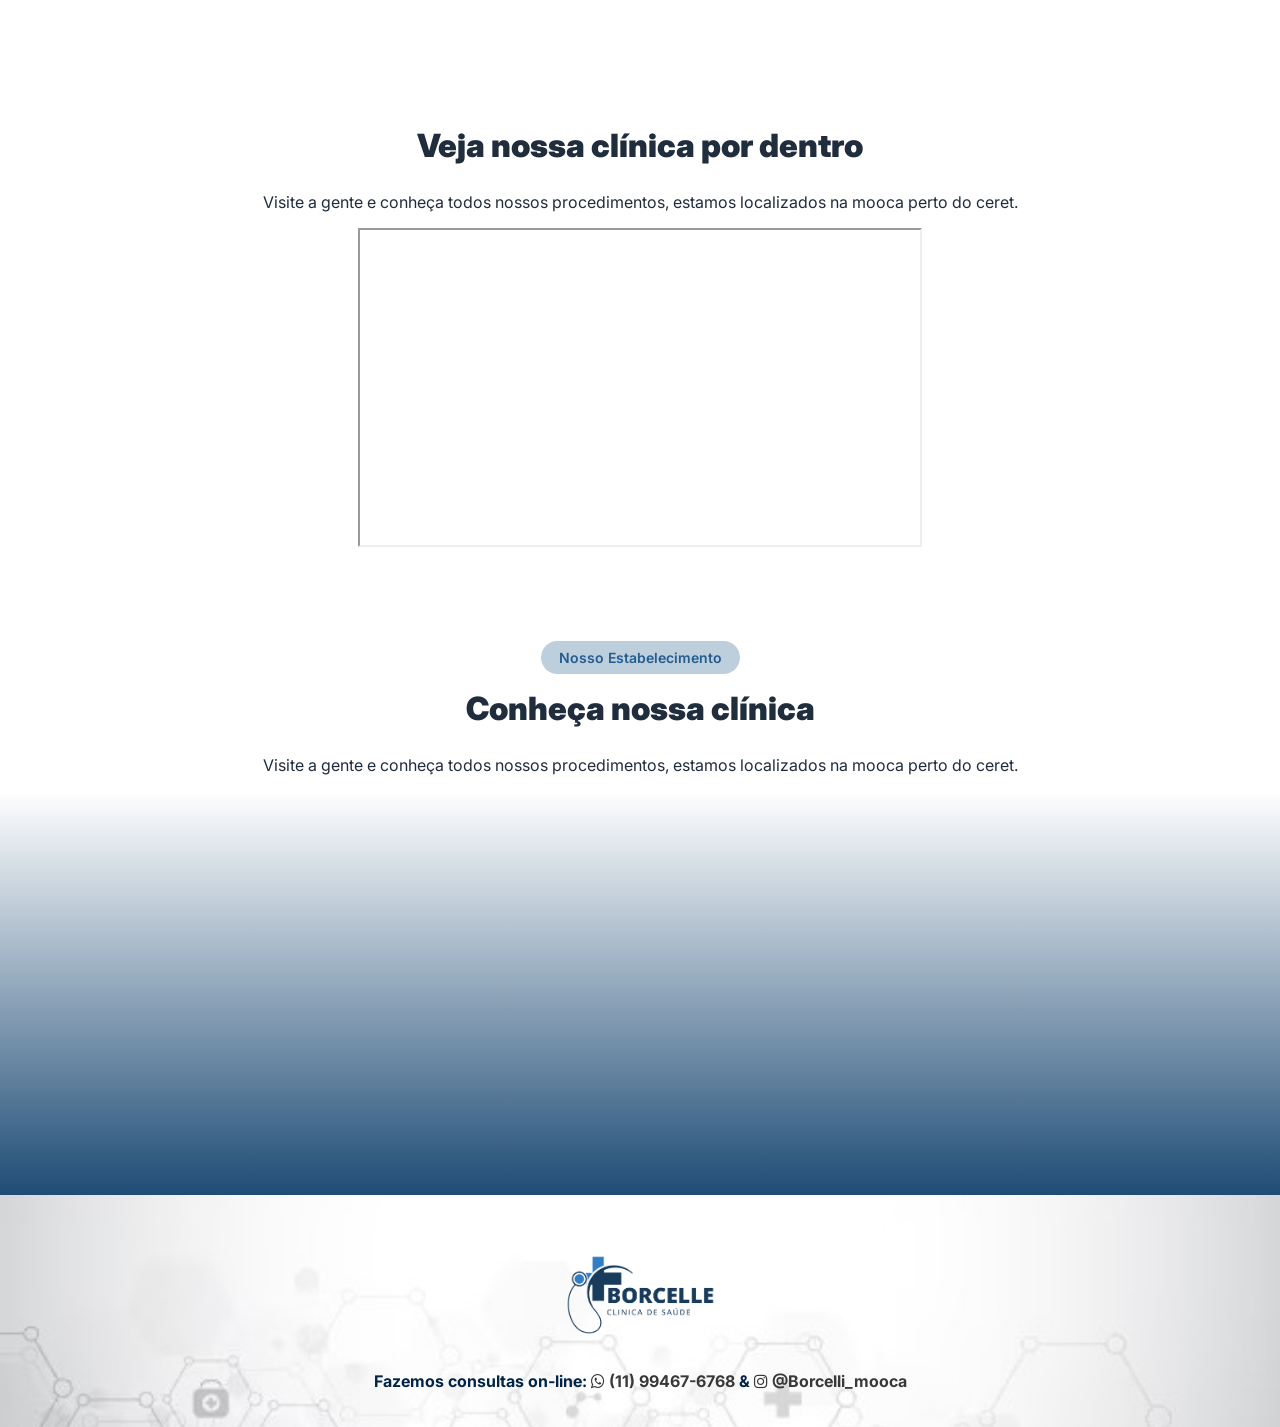
==== commit ce871689: "Home e Página de Produtos Atualizadas" ====
--- a/index.html
+++ b/index.html
@@ -24,7 +24,7 @@
                     <li>Sobre</li>
                     <li>Procedimentos</li>
                     <li>Agendamento</li>
-                    <li href="./produto.html">Produto</li>
+                    <li><a href="./produto.html">Produto</a></li>
                 </ul>
             </nav>
         </div>
--- a/css/estilo.css
+++ b/css/estilo.css
@@ -6,34 +6,45 @@
     font-family: 'Inter', sans-serif;
 }
 
-/* Estilização Header*/
-.logo{
-width: 6%;
-margin-left: 2%;
-}
-
-header{
-    background-color: rgb(252, 252, 252);
-    padding:15px 0 15px 0 ;
-}
-
-nav {
-color: #2d2f33;
-position: absolute;
-top: 10%;
-font-size: 10;
-right: 30%;
-}
-
-nav li{
-    display: inline;
-    margin-right: 40px;
-}
-
-.divHeader{
- position: relative;
-}
-
+
+/* Header */
+header {
+    background-color: #ffffff;
+    padding: 15px 40px;
+    box-shadow: 0 2px 8px rgba(0,0,0,0.05);
+}
+
+/* Container */
+.divHeader {
+    display: flex;
+    align-items: center;
+    justify-content: space-between;
+}
+
+/* Logo */
+.logo {
+    width: 120px;
+}
+
+/* Navegação */
+nav ul {
+    list-style: none;
+    display: flex;
+    gap: 30px;
+    margin: 0;
+    padding: 0;
+}
+
+nav li {
+    font-weight: 500;
+    color: #2d2f33;
+    cursor: pointer;
+    transition: 0.3s;
+}
+
+nav li:hover {
+    color: #1e5575; 
+}
 /* Sobre nós  */
 .sobre {
     padding: 100px 8%;
@@ -100,10 +111,11 @@
 }
 
 .sobre-right h2 {
-    font-size: 36px;
+    font-size: 30px;
     line-height: 1.3;
     margin-bottom: 20px;
     color: #222;
+    font-weight: 900;
 }
 
 .sobre-right h2 span {
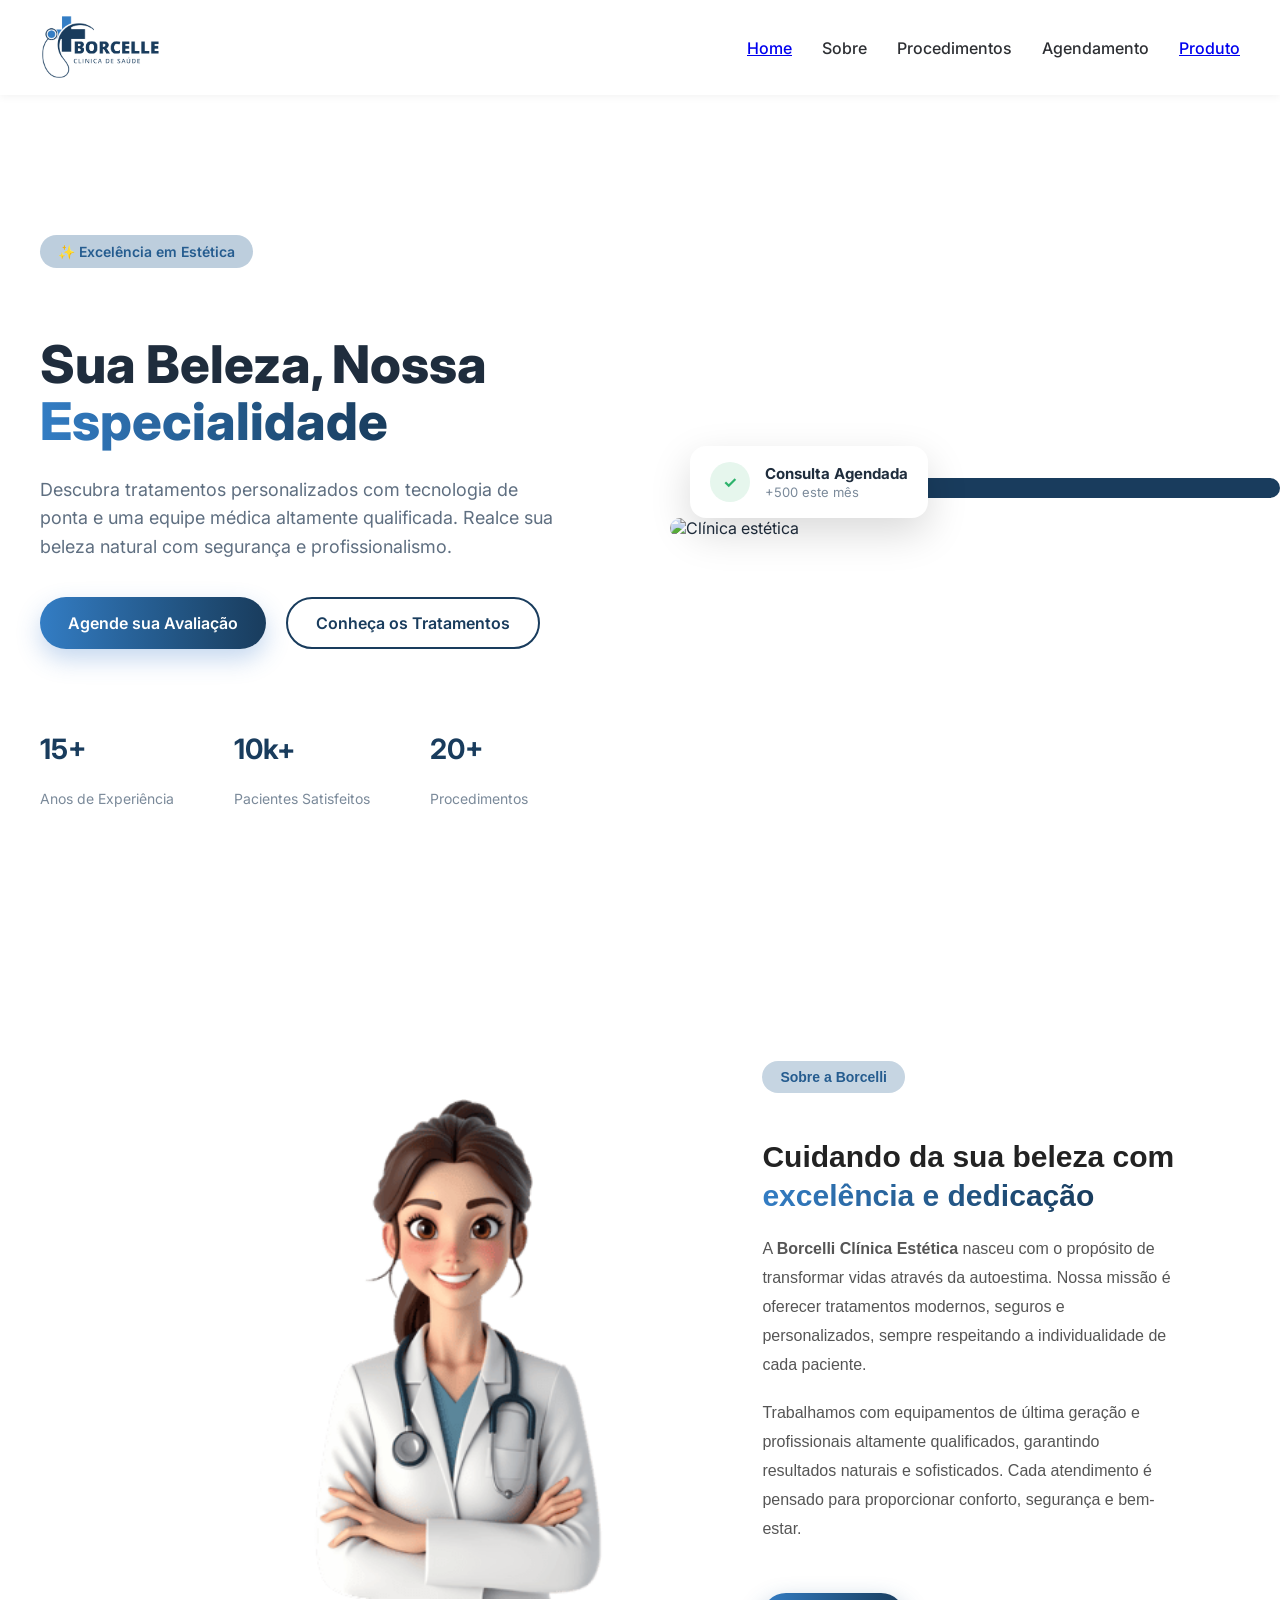
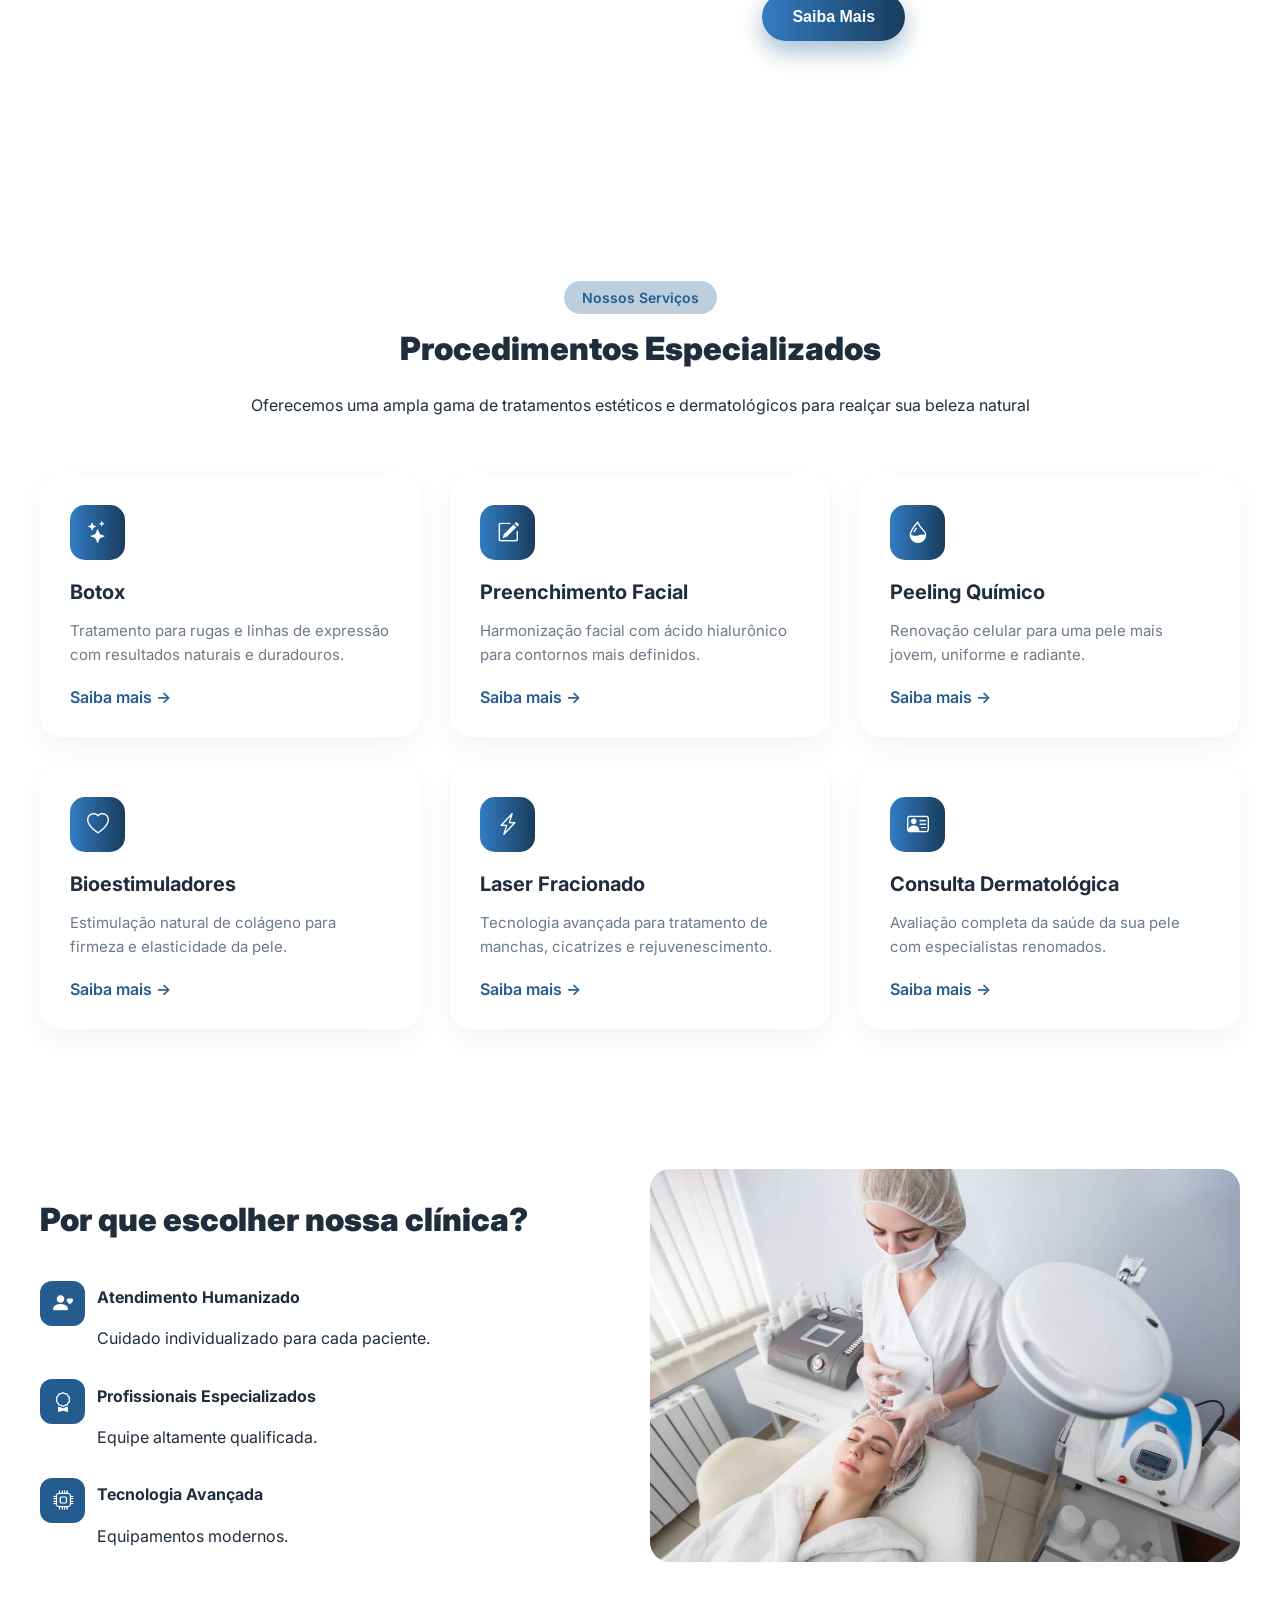
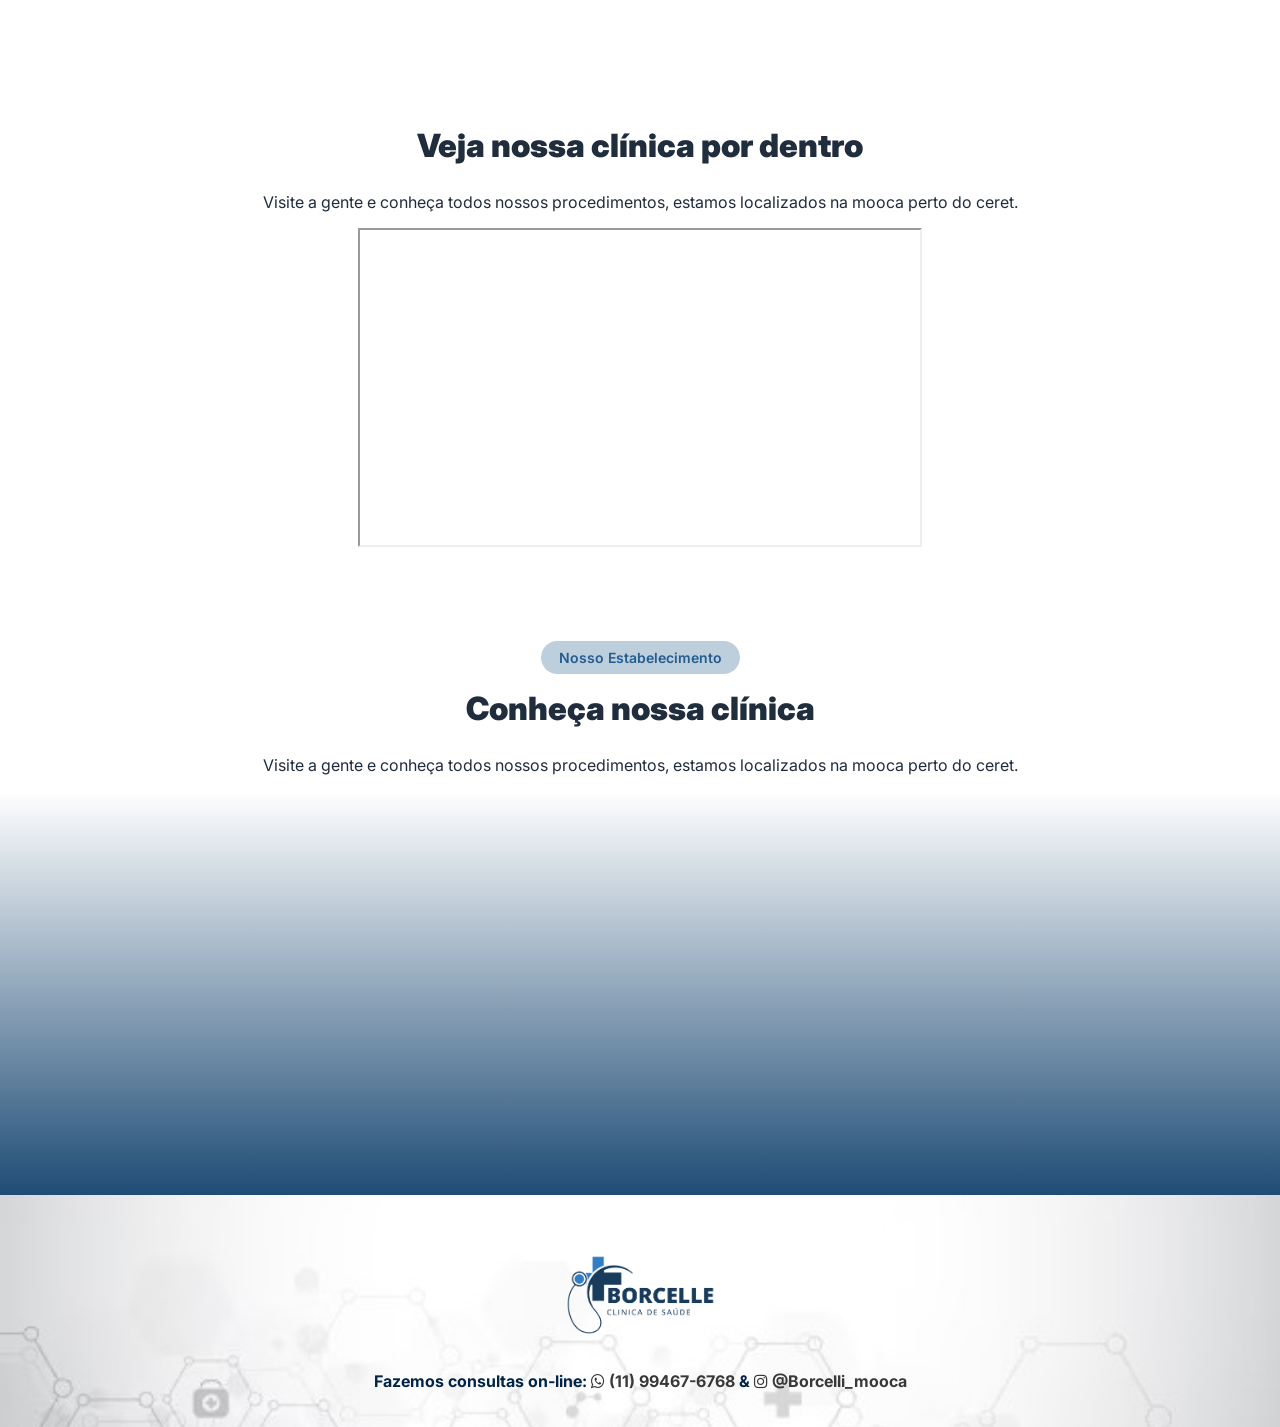
==== commit 7080d560: "Atualização home e produtos." ====
--- a/index.html
+++ b/index.html
@@ -20,7 +20,7 @@
             <nav>
                 <ul>
                     <!--Lista de itens do menu-->
-                    <li>Home</li>
+                    <li><a href="index.html">Home</a></li>
                     <li>Sobre</li>
                     <li>Procedimentos</li>
                     <li>Agendamento</li>
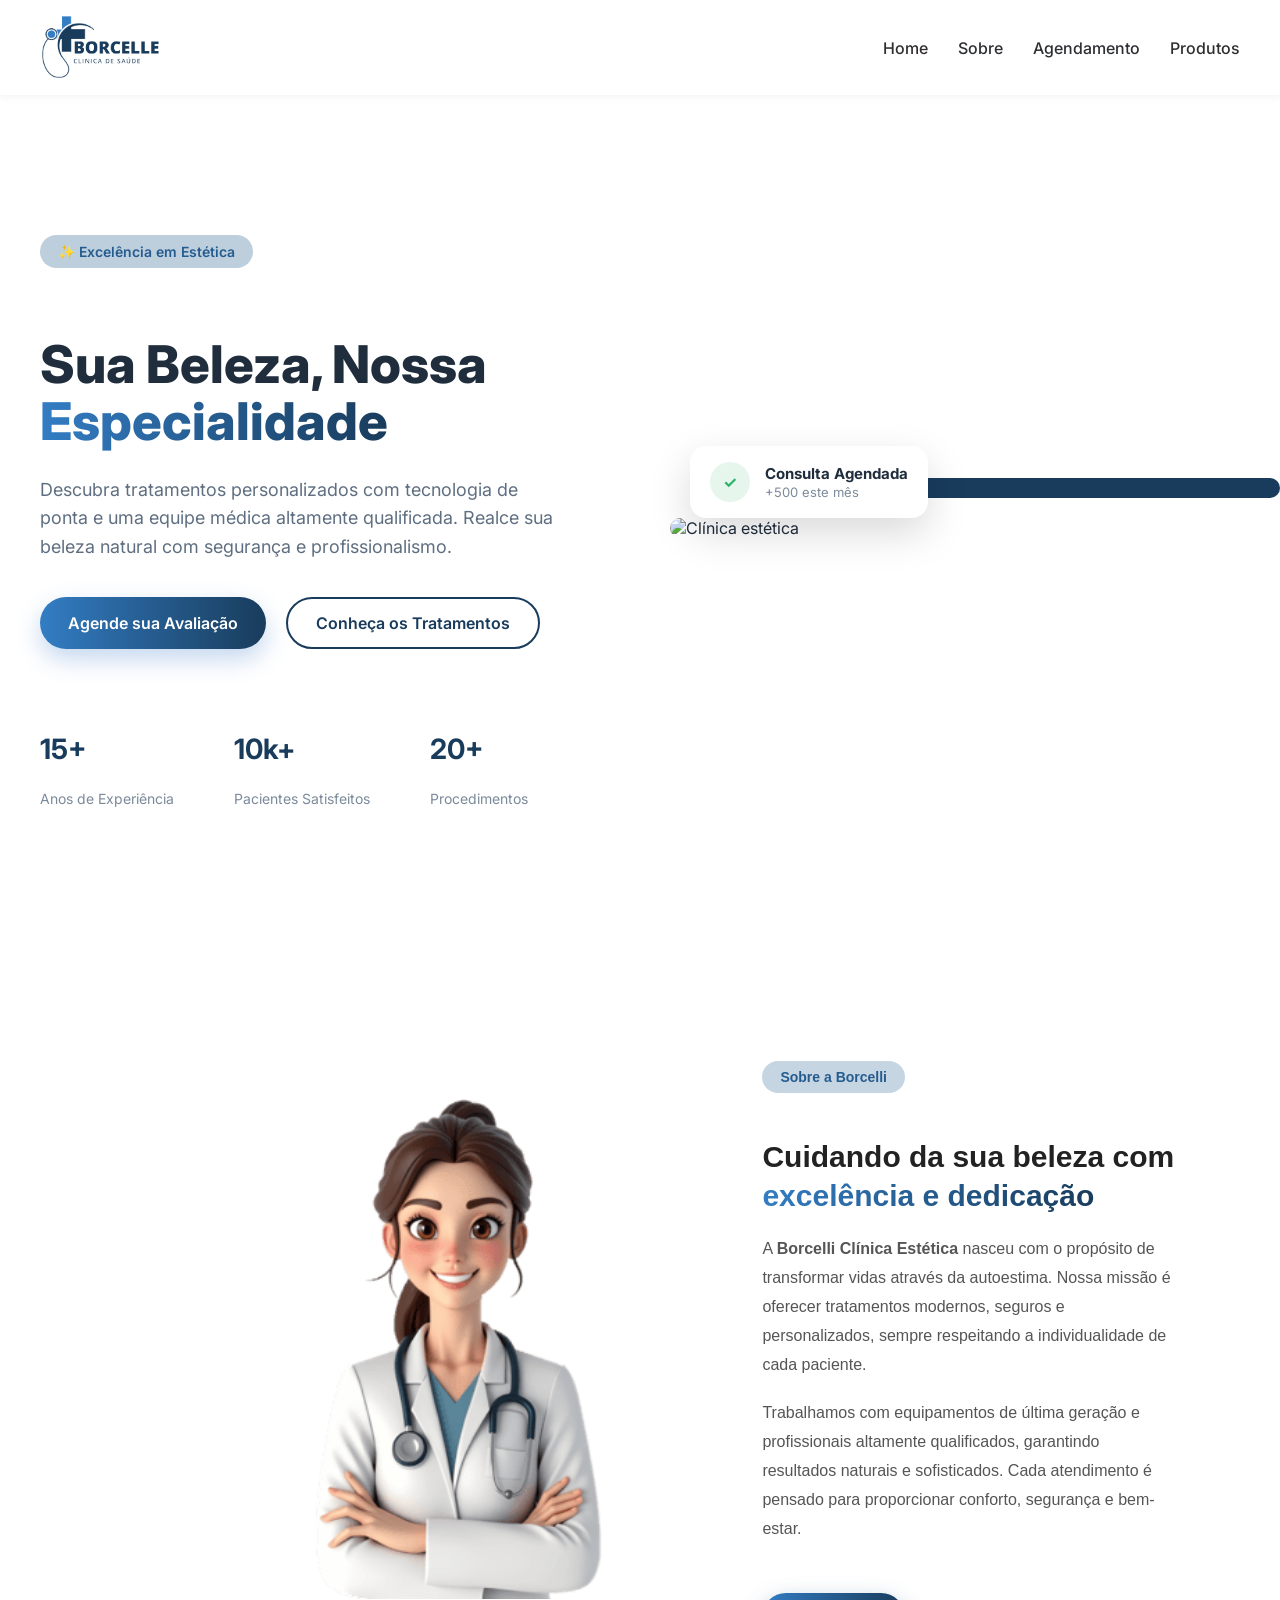
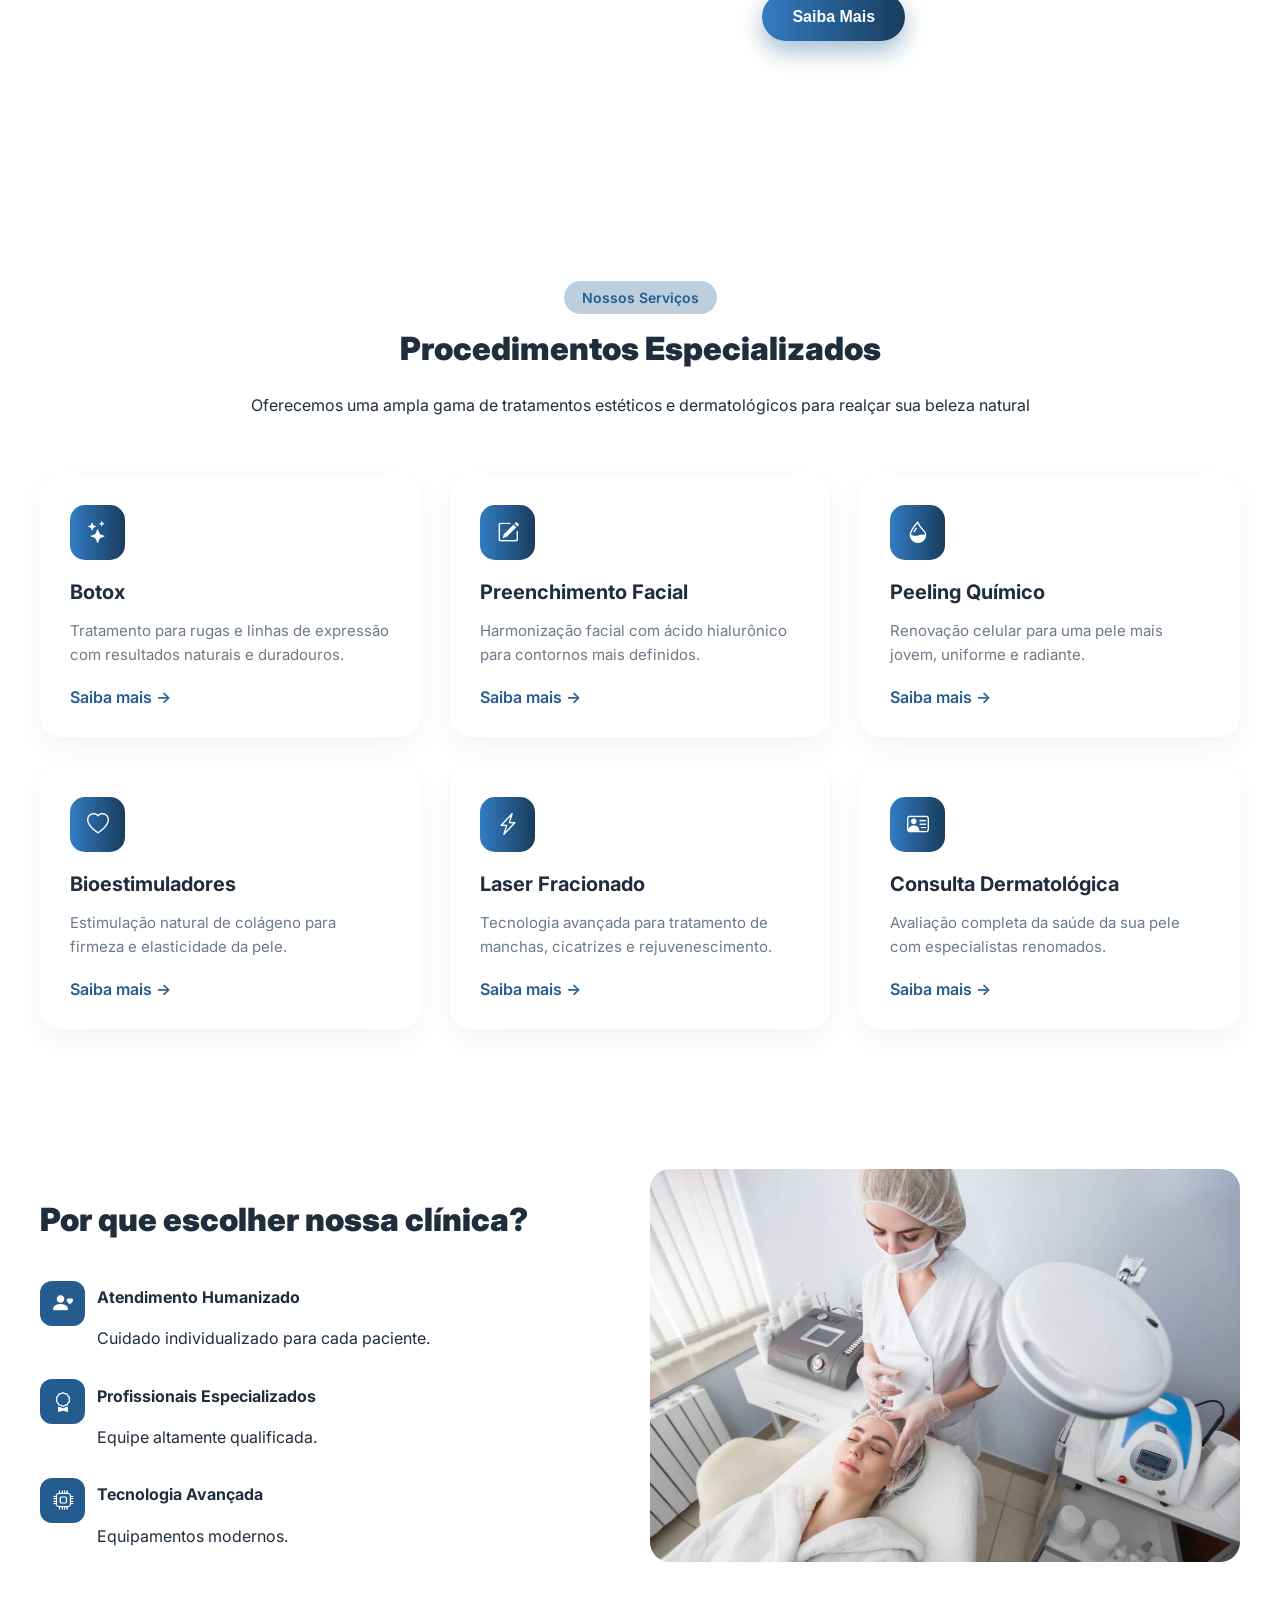
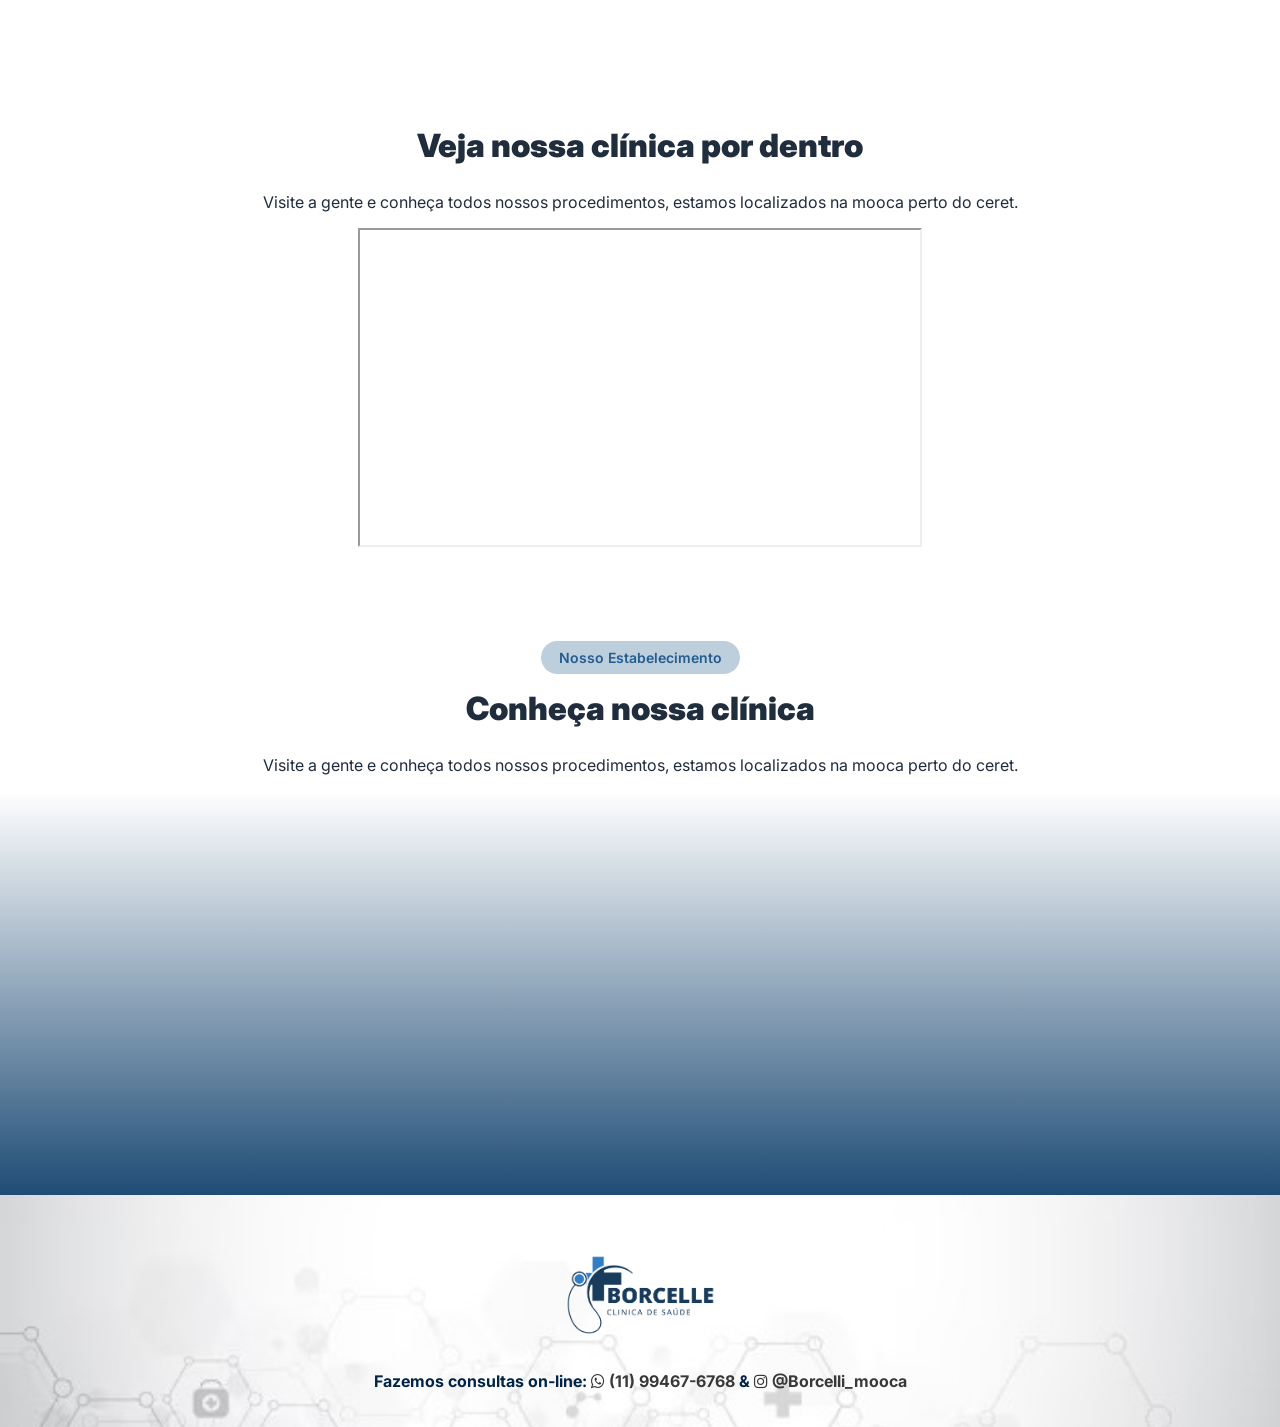
==== commit d1dd4f6f: "Atualização das páginas principais" ====
--- a/index.html
+++ b/index.html
@@ -10,6 +10,9 @@
     <link rel="stylesheet" href="https://maxcdn.bootstrapcdn.com/font-awesome/4.5.0/css/font-awesome.min.css">
     <link rel="icon" href="/img/logo.png" type="image/png">
     <link href="https://fonts.googleapis.com/css2?family=Inter:wght@300;400;600&display=swap" rel="stylesheet">
+    <script>
+     
+    </script>
 </head>
 
 <body>
@@ -22,9 +25,8 @@
                     <!--Lista de itens do menu-->
                     <li><a href="index.html">Home</a></li>
                     <li>Sobre</li>
-                    <li>Procedimentos</li>
                     <li>Agendamento</li>
-                    <li><a href="./produto.html">Produto</a></li>
+                    <li><a href="./produto.html">Produtos</a></li>
                 </ul>
             </nav>
         </div>
@@ -251,4 +253,6 @@
                 </a>
             </p>
         </div>
-    </footer>+    </footer>
+    </body>
+</html>
--- a/css/estilo.css
+++ b/css/estilo.css
@@ -496,3 +496,10 @@
     font-size:20px;
     margin-top: 15px;
 }
+
+nav ul li a{
+    text-decoration: none;  
+    color: rgb(48, 45, 45);            
+    font-weight: 500;
+    transition: 0.3s;
+}
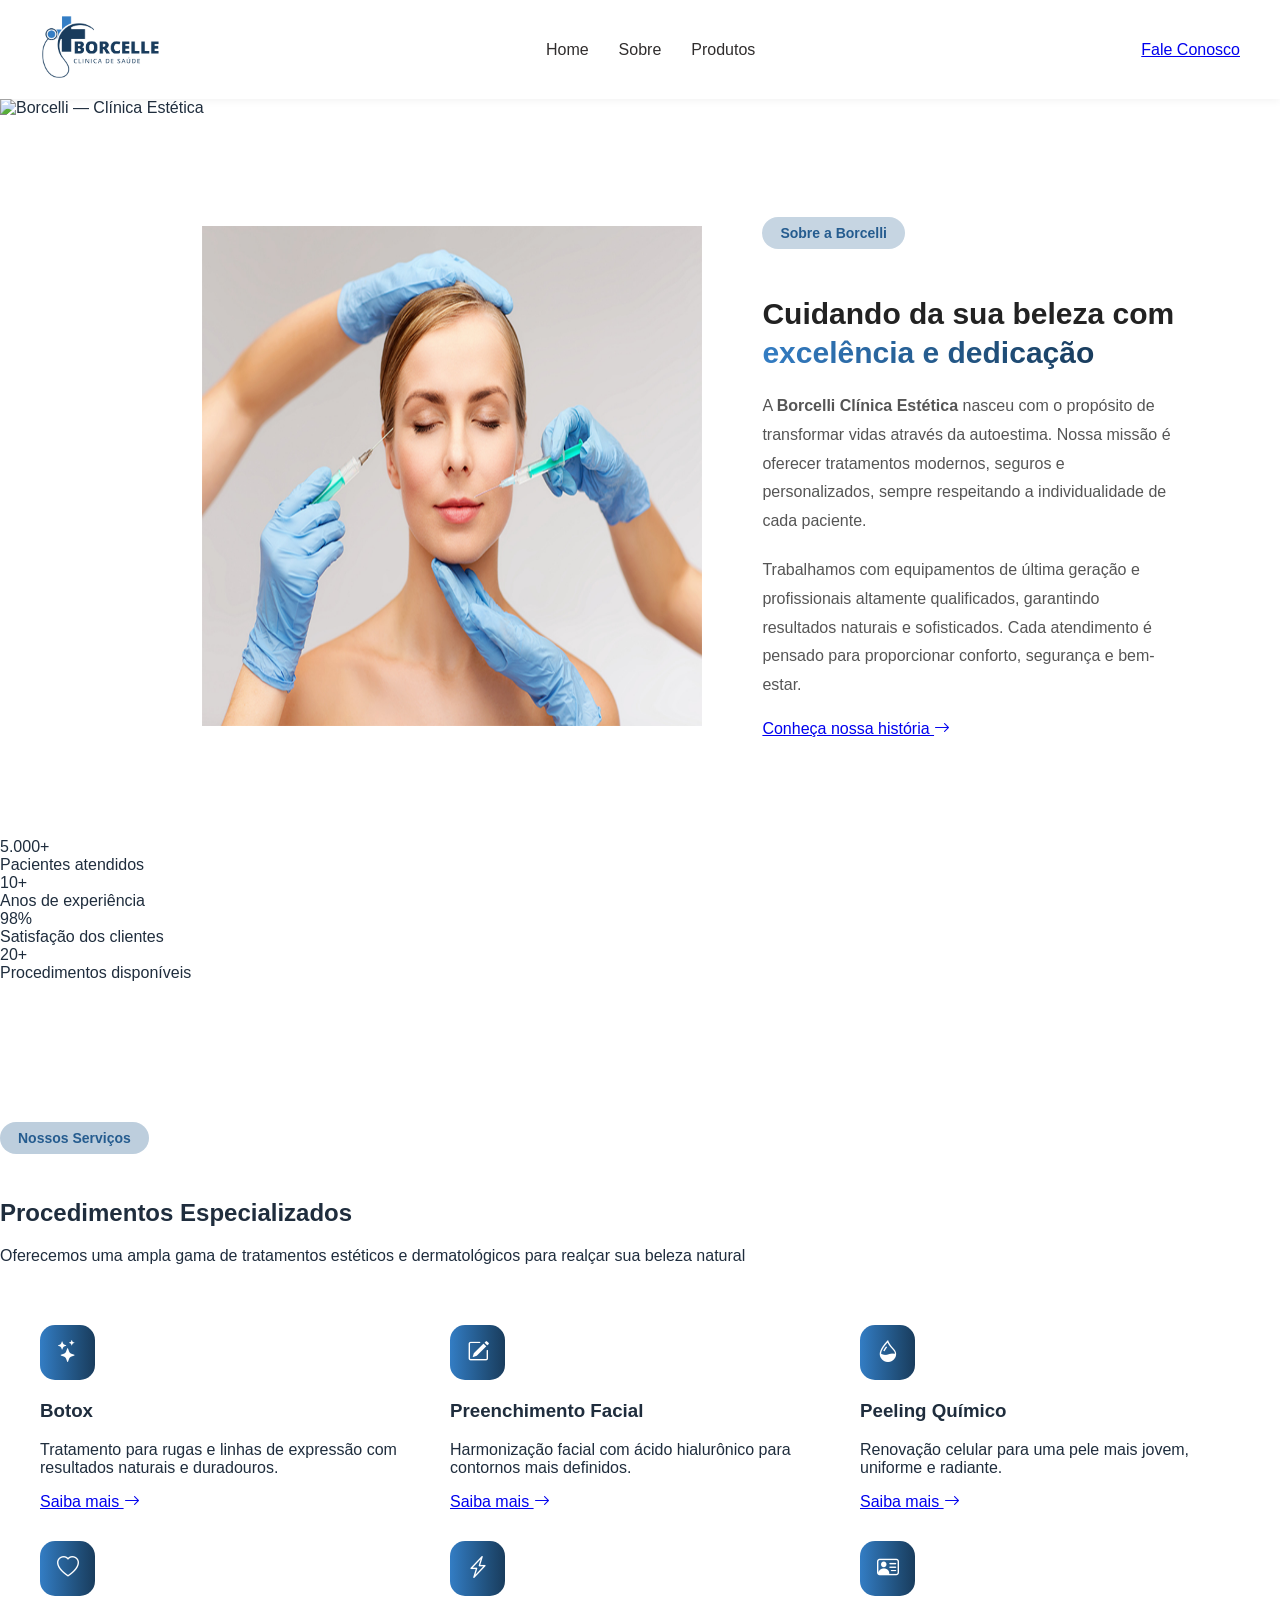
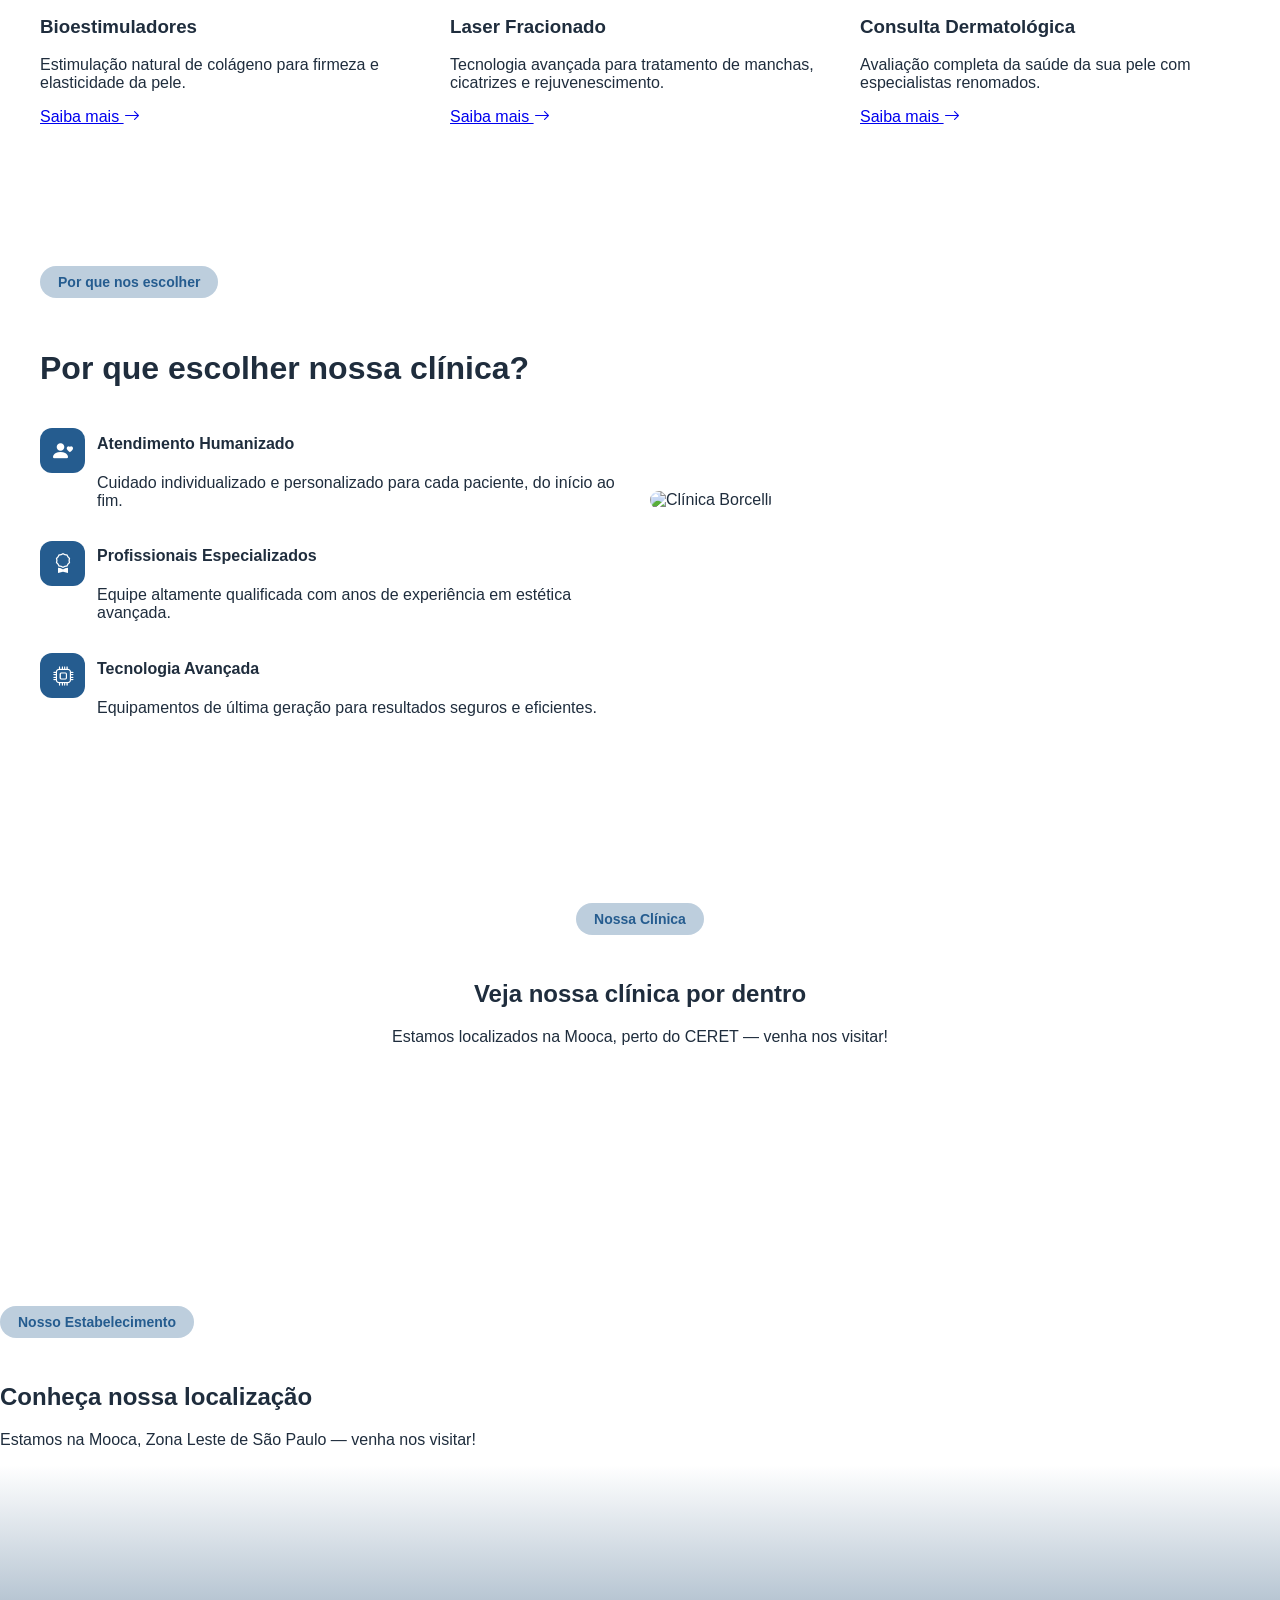
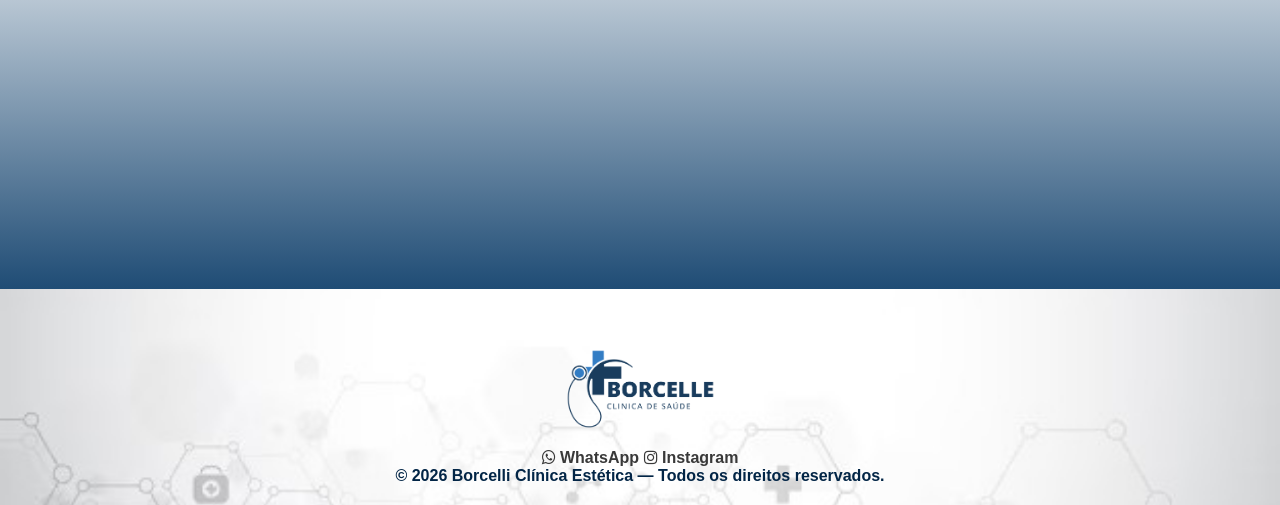
==== commit 6f3d7dee: "Atualização páginas" ====
--- a/index.html
+++ b/index.html
@@ -1,258 +1,240 @@
-<!DOCTYPE html>
-<html lang="pt-BR">
-
-<head>
-    <meta charset="UTF-8">
-    <meta name="viewport" content="width=device-width, initial-scale=1.0">
-    <title>Borcelli - Clinica</title>
-    <link href="css/estilo.css" rel="stylesheet" />
-    <link rel="stylesheet" href="https://cdn.jsdelivr.net/npm/bootstrap-icons@1.13.1/font/bootstrap-icons.min.css">
-    <link rel="stylesheet" href="https://maxcdn.bootstrapcdn.com/font-awesome/4.5.0/css/font-awesome.min.css">
-    <link rel="icon" href="/img/logo.png" type="image/png">
-    <link href="https://fonts.googleapis.com/css2?family=Inter:wght@300;400;600&display=swap" rel="stylesheet">
-    <script>
-     
-    </script>
-</head>
-
-<body>
-    <header>
-        <div class="divHeader">
-            <img class="logo" src="img/logo.png" />
-            <!--Barra de navegação-->
-            <nav>
-                <ul>
-                    <!--Lista de itens do menu-->
-                    <li><a href="index.html">Home</a></li>
-                    <li>Sobre</li>
-                    <li>Agendamento</li>
-                    <li><a href="./produto.html">Produtos</a></li>
-                </ul>
-            </nav>
-        </div>
-    </header>
-    <!--Banner Começo Página-->
-    <section class="hero">
-        <div class="direita">
-
-            <div class="contorno">✨ Excelência em Estética</div>
-
-            <h1 class="h1Inicio">
-                Sua Beleza, Nossa <br>
-                <span>Especialidade</span>
-            </h1>
-
-            <p class="descricao">
-                Descubra tratamentos personalizados com tecnologia de ponta e uma equipe médica altamente qualificada.
-                Realce sua beleza natural com segurança e profissionalismo.
-            </p>
-
-            <div class="botoes">
-                <a href="#" class="btnAzul">Agende sua Avaliação</a>
-                <a href="#" class="btnBranco">Conheça os Tratamentos</a>
-            </div>
-
-            <div class="estrelas">
-                <div class="estrela">
-                    <h2>15+</h2>
-                    <p>Anos de Experiência</p>
-                </div>
-                <div class="estrela">
-                    <h2>10k+</h2>
-                    <p>Pacientes Satisfeitos</p>
-                </div>
-                <div class="estrela">
-                    <h2>20+</h2>
-                    <p>Procedimentos</p>
-                </div>
-            </div>
-
-        </div>
-
-        <div class="right">
-
-            <div class="backgroundAzul"></div>
-
-            <div class="imagemClinica">
-                <img src="https://blog.adcosprofissional.com.br/wp-content/uploads/2021/09/Profissional_pauta-4_produtos-ADCOS-1-scaled-e1630938241319.jpg"
-                    alt="Clínica estética">
-
-                <div class="cardTopo">
-                    <div class="cardTopo-icon">✓</div>
-                    <div class="cardTopo-text">
-                        <strong>Consulta Agendada</strong>
-                        <span>+500 este mês</span>
-                    </div>
-                </div>
-
-            </div>
-
-        </div>
-    </section>
-
-
-
-    <!-- Sobre Nós -->
-    <section class="sobre">
-        <div class="container-sobre">
-            <div class="sobre-left">
-            <img src="img/sobreMulher.png" alt="Equipe médica">
-            </div>
-            <div class="sobre-right">
-            <div class="contorno">Sobre a Borcelli</div>
-            <h2>Cuidando da sua beleza com <span>excelência e dedicação</span></h2>
-            <p> A <strong>Borcelli Clínica Estética</strong> nasceu com o propósito de transformar vidas através da
-                    autoestima.
-                    Nossa missão é oferecer tratamentos modernos, seguros e personalizados, sempre respeitando a
-                    individualidade
-                    de cada paciente.</p>
-                <p>
-                    Trabalhamos com equipamentos de última geração e profissionais altamente qualificados,
-                    garantindo resultados naturais e sofisticados.
-                    Cada atendimento é pensado para proporcionar conforto, segurança e bem-estar.
-                </p>
-                <a href="#" class="btn-primary">Saiba Mais</a>
-            </div>
-        </div>
-    </section>
-
-    <!--Serviços -->
-    <section class="ServicosSection">
-        <div class="Servicos">
-            <div class="contorno">Nossos Serviços</div>
-            <h2 class="tituloServiços">Procedimentos Especializados</h2>
-            <p>Oferecemos uma ampla gama de tratamentos estéticos e dermatológicos para realçar sua
-                beleza natural</p>
-        </div>
-
-        <div class="cardServicos">
-            <div class="card">
-                <div class="icon-card"><i class="bi bi-stars"></i></div>
-                <h3>Botox</h3>
-                <p>Tratamento para rugas e linhas de expressão com resultados naturais e duradouros.</p>
-                <a href="#">Saiba mais →</a>
-            </div>
-
-            <div class="card">
-                <div class="icon-card"><i class="bi bi-pencil-square"></i></div>
-                <h3>Preenchimento Facial</h3>
-                <p>Harmonização facial com ácido hialurônico para contornos mais definidos.</p>
-                <a href="#">Saiba mais →</a>
-            </div>
-
-            <div class="card">
-                <div class="icon-card"><i class="bi bi-droplet-half"></i></div>
-                <h3>Peeling Químico</h3>
-                <p>Renovação celular para uma pele mais jovem, uniforme e radiante.</p>
-                <a href="#">Saiba mais →</a>
-            </div>
-
-            <div class="card">
-                <div class="icon-card"><i class="bi bi-heart"></i></div>
-                <h3>Bioestimuladores</h3>
-                <p>Estimulação natural de colágeno para firmeza e elasticidade da pele.</p>
-                <a href="#">Saiba mais →</a>
-            </div>
-
-            <div class="card">
-                <div class="icon-card"><i class="bi bi-lightning-charge"></i></div>
-                <h3>Laser Fracionado</h3>
-                <p>Tecnologia avançada para tratamento de manchas, cicatrizes e rejuvenescimento.</p>
-                <a href="#">Saiba mais →</a>
-            </div>
-
-            <div class="card">
-                <div class="icon-card"><i class="bi bi-person-vcard"></i></div>
-                <h3>Consulta Dermatológica</h3>
-                <p>Avaliação completa da saúde da sua pele com especialistas renomados.</p>
-                <a href="#">Saiba mais →</a>
-            </div>
-        </div>
-
-<!-- lista e imagem  -->
-<section class="secao-diferenciais">
-    <div class="container-diferenciais">
-        <!-- lista -->
-        <div class="lado-texto">
-            <h2 class="tituloLista">Por que escolher nossa clínica?</h2>
-            <div class="lista-diferenciais">
-                <div class="item-diferencial">
-                    <i class="bi bi-person-heart"></i>
-                    <div>
-                        <h4>Atendimento Humanizado</h4>
-                        <p>Cuidado individualizado para cada paciente.</p>
-                    </div>
-                </div>
-                <div class="item-diferencial">
-                    <i class="bi bi-award"></i>
-                    <div>
-                        <h4>Profissionais Especializados</h4>
-                        <p>Equipe altamente qualificada.</p>
-                    </div>
-                </div>
-                <div class="item-diferencial">
-                    <i class="bi bi-cpu"></i>
-                    <div>
-                        <h4>Tecnologia Avançada</h4>
-                        <p>Equipamentos modernos.</p>
-                    </div>
-                </div>
-            </div>
-        </div>
-        <!-- imagem -->
-        <div class="lado-imagem">
-            <img src="img/clinica.jpg" alt="Clínica">
-        </div>
-    </div>
-</section>
-
-        <div class="espaco"></div>
-
-        <!-- Vídeo -->
-    </section class="videoClinica">
-    <section class="video">
-        <div class="Servicos">
-            <h2 class="tituloServiços">Veja nossa clínica por dentro</h2>
-            <p>Visite a gente e conheça todos nossos procedimentos, estamos localizados na mooca perto do ceret.</p>
-        </div>
-        <iframe width="560" height="315" src="https://www.youtube.com/embed/cuYwLI6DDx0" allowfullscreen></iframe>
-    </section>
-    <div class="espaco"></div>
-
-    <!-- Nosso Estabelecimento -->
-    <section>
-        <div class="Servicos">
-            <div class="contorno">Nosso Estabelecimento</div>
-            <h2 class="tituloServiços">Conheça nossa clínica</h2>
-            <p>Visite a gente e conheça todos nossos procedimentos, estamos localizados na mooca perto do ceret.</p>
-        </div>
-        <div class="mapa">
-            <iframe
-                src="https://www.google.com/maps/embed?pb=!1m18!1m12!1m3!1d3655.2243794940605!2d-46.559798123786216!3d-23.632134164197684!2m3!1f0!2f0!3f0!3m2!1i1024!2i768!4f13.1!3m3!1m2!1s0x94ce5d007357a2f7%3A0xa76e484e9767c123!2sParque%20Linear%20Kennedy%20-%20S%C3%A3o%20Caetano%20-%20SP!5e0!3m2!1spt-BR!2sbr!4v1772663698467!5m2!1spt-BR!2sbr"
-                width="70%" height="400" style="border:100px;" allowfullscreen="" loading="lazy"
-                referrerpolicy="no-referrer-when-downgrade">
-            </iframe>
-        </div>
-    </section>
-
-    <!-- Footer -->
-    <footer class="footer">
-        <div class="footer-overlay"></div>
-
-        <div class="footer-content-container">
-            <div class="footer-logo">
-                <img src="img/logo.png" alt="Logo">
-            </div>
-            <p>Fazemos consultas on-line:
-                <a href="https://wa.me/5511994676768" target="_blank">
-                    <i class="fa fa-whatsapp"></i> (11) 99467-6768
-                </a>
-                &
-                <a href="https://instagram.com/Borcelli_mooca" target="_blank">
-                    <i class="fa fa-instagram"></i> @Borcelli_mooca
-                </a>
-            </p>
-        </div>
-    </footer>
-    </body>
+<!DOCTYPE html>
+<html lang="pt-BR">
+<head>
+    <meta charset="UTF-8">
+    <meta name="viewport" content="width=device-width, initial-scale=1.0">
+    <title>Borcelli — Clínica Estética</title>
+    <link rel="stylesheet" href="https://cdn.jsdelivr.net/npm/bootstrap-icons@1.13.1/font/bootstrap-icons.min.css">
+    <link rel="stylesheet" href="https://maxcdn.bootstrapcdn.com/font-awesome/4.5.0/css/font-awesome.min.css">
+    <link rel="icon" href="/img/logo.png" type="image/png">
+    <link rel="preconnect" href="https://fonts.googleapis.com">
+    <link rel="stylesheet" href="css/estilo.css">
+    <link href="https://fonts.googleapis.com/css2?family=Cormorant+Garamond:ital,wght@0,300;0,400;0,600;1,300;1,400;1,600&family=DM+Sans:wght@300;400;500;600;700&display=swap" rel="stylesheet">
+</head>
+<body>
+
+<!-- ══════════════════ HEADER ══════════════════ -->
+<header id="mainHeader">
+    <div class="divHeader">
+        <a href="index.html">
+            <img class="logo" src="img/logo.png" alt="Borcelli">
+        </a>
+        <nav>
+            <ul>
+                <li><a href="index.html"   class="nav-link active">Home</a></li>
+                <li><a href="sobre.html"   class="nav-link">Sobre</a></li>
+                <li><a href="produto.html" class="nav-link">Produtos</a></li>
+            </ul>
+        </nav>
+        <a href="sobre.html#contato" class="nav-cta">Fale Conosco</a>
+    </div>
+</header>
+
+<!-- ══════════════════ BANNER ══════════════════ -->
+<section class="banner">
+    <img src="img/bannerHome.png" alt="Borcelli — Clínica Estética">
+</section>
+
+<!-- ══════════════════ SOBRE ══════════════════ -->
+<section class="sobre">
+    <div class="container-sobre">
+        <div class="sobre-left animate d1">
+            <img src="produtos/botox3.jpg" alt="Equipe Borcelli">
+        </div>
+        <div class="sobre-right animate d2">
+            <div class="contorno">Sobre a Borcelli</div>
+            <h2>Cuidando da sua beleza com <span>excelência e dedicação</span></h2>
+            <p>A <strong>Borcelli Clínica Estética</strong> nasceu com o propósito de transformar vidas através da autoestima. Nossa missão é oferecer tratamentos modernos, seguros e personalizados, sempre respeitando a individualidade de cada paciente.</p>
+            <p>Trabalhamos com equipamentos de última geração e profissionais altamente qualificados, garantindo resultados naturais e sofisticados. Cada atendimento é pensado para proporcionar conforto, segurança e bem-estar.</p>
+            <a href="sobre.html" class="sobre-cta">
+                Conheça nossa história <i class="bi bi-arrow-right"></i>
+            </a>
+        </div>
+    </div>
+</section>
+
+<!-- ══════════════════ AVALIAÇÕES ══════════════════ -->
+<div class="stats-strip">
+    <div class="stats-inner">
+        <div>
+            <div class="stat-num">5.000+</div>
+            <div class="stat-label">Pacientes atendidos</div>
+        </div>
+        <div>
+            <div class="stat-num">10+</div>
+            <div class="stat-label">Anos de experiência</div>
+        </div>
+        <div>
+            <div class="stat-num">98%</div>
+            <div class="stat-label">Satisfação dos clientes</div>
+        </div>
+        <div>
+            <div class="stat-num">20+</div>
+            <div class="stat-label">Procedimentos disponíveis</div>
+        </div>
+    </div>
+</div>
+
+<!-- ══════════════════ SERVIÇOS ══════════════════ -->
+<section class="ServicosSection" id="servicos">
+    <div class="sec-center">
+        <div class="contorno">Nossos Serviços</div>
+        <h2 class="sec-title">Procedimentos <span>Especializados</span></h2>
+        <p class="sec-sub">Oferecemos uma ampla gama de tratamentos estéticos e dermatológicos para realçar sua beleza natural</p>
+    </div>
+
+    <div class="cardServicos">
+        <div class="card-servico animate d1">
+            <div class="icon-card"><i class="bi bi-stars"></i></div>
+            <h3>Botox</h3>
+            <p>Tratamento para rugas e linhas de expressão com resultados naturais e duradouros.</p>
+            <a href="sobre.html#contato" class="card-link">Saiba mais <i class="bi bi-arrow-right"></i></a>
+        </div>
+        <div class="card-servico animate d2">
+            <div class="icon-card"><i class="bi bi-pencil-square"></i></div>
+            <h3>Preenchimento Facial</h3>
+            <p>Harmonização facial com ácido hialurônico para contornos mais definidos.</p>
+            <a href="sobre.html#contato" class="card-link">Saiba mais <i class="bi bi-arrow-right"></i></a>
+        </div>
+        <div class="card-servico animate d3">
+            <div class="icon-card"><i class="bi bi-droplet-half"></i></div>
+            <h3>Peeling Químico</h3>
+            <p>Renovação celular para uma pele mais jovem, uniforme e radiante.</p>
+            <a href="sobre.html#contato" class="card-link">Saiba mais <i class="bi bi-arrow-right"></i></a>
+        </div>
+        <div class="card-servico animate d4">
+            <div class="icon-card"><i class="bi bi-heart"></i></div>
+            <h3>Bioestimuladores</h3>
+            <p>Estimulação natural de colágeno para firmeza e elasticidade da pele.</p>
+            <a href="sobre.html#contato" class="card-link">Saiba mais <i class="bi bi-arrow-right"></i></a>
+        </div>
+        <div class="card-servico animate d5">
+            <div class="icon-card"><i class="bi bi-lightning-charge"></i></div>
+            <h3>Laser Fracionado</h3>
+            <p>Tecnologia avançada para tratamento de manchas, cicatrizes e rejuvenescimento.</p>
+            <a href="sobre.html#contato" class="card-link">Saiba mais <i class="bi bi-arrow-right"></i></a>
+        </div>
+        <div class="card-servico animate d6">
+            <div class="icon-card"><i class="bi bi-person-vcard"></i></div>
+            <h3>Consulta Dermatológica</h3>
+            <p>Avaliação completa da saúde da sua pele com especialistas renomados.</p>
+            <a href="sobre.html#contato" class="card-link">Saiba mais <i class="bi bi-arrow-right"></i></a>
+        </div>
+    </div>
+
+    <!-- DIFERENCIAIS -->
+    <section class="secao-diferenciais">
+        <div class="container-diferenciais">
+            <div class="lado-texto">
+                <div class="contorno">Por que nos escolher</div>
+                <h2 class="tituloLista">Por que escolher <span>nossa clínica?</span></h2>
+                <div class="lista-diferenciais">
+                    <div class="item-diferencial">
+                        <div class="dif-icon"><i class="bi bi-person-heart"></i></div>
+                        <div>
+                            <h4>Atendimento Humanizado</h4>
+                            <p>Cuidado individualizado e personalizado para cada paciente, do início ao fim.</p>
+                        </div>
+                    </div>
+                    <div class="item-diferencial">
+                        <div class="dif-icon"><i class="bi bi-award"></i></div>
+                        <div>
+                            <h4>Profissionais Especializados</h4>
+                            <p>Equipe altamente qualificada com anos de experiência em estética avançada.</p>
+                        </div>
+                    </div>
+                    <div class="item-diferencial">
+                        <div class="dif-icon"><i class="bi bi-cpu"></i></div>
+                        <div>
+                            <h4>Tecnologia Avançada</h4>
+                            <p>Equipamentos de última geração para resultados seguros e eficientes.</p>
+                        </div>
+                    </div>
+                </div>
+            </div>
+            <div class="lado-imagem">
+                <img src="img/bannerClinica.png" alt="Clínica Borcelli">
+            </div>
+        </div>
+    </section>
+
+    <div class="espaco"></div>
+</section>
+
+<!-- ══════════════════ VÍDEO ══════════════════ -->
+<section class="video">
+    <div class="sec-center">
+        <div class="contorno">Nossa Clínica</div>
+        <h2 class="sec-title">Veja nossa clínica <span>por dentro</span></h2>
+        <p class="sec-sub">Estamos localizados na Mooca, perto do CERET — venha nos visitar!</p>
+    </div>
+    <div class="video-container">
+        <iframe
+            src="https://www.youtube.com/embed/cuYwLI6DDx0?rel=0&modestbranding=1"
+            title="Borcelli Clínica Estética"
+            frameborder="0"
+            allow="accelerometer; autoplay; clipboard-write; encrypted-media; gyroscope; picture-in-picture"
+            allowfullscreen>
+        </iframe>
+    </div>
+</section>
+
+<div class="espaco"></div>
+
+<!-- ══════════════════ MAPA ══════════════════ -->
+<section class="secao-mapa">
+    <div class="sec-center">
+        <div class="contorno">Nosso Estabelecimento</div>
+        <h2 class="sec-title">Conheça nossa <span>localização</span></h2>
+        <p class="sec-sub">Estamos na Mooca, Zona Leste de São Paulo — venha nos visitar!</p>
+    </div>
+    <div class="mapa">
+        <iframe
+            src="https://www.google.com/maps/embed?pb=!1m18!1m12!1m3!1d3655.2243794940605!2d-46.559798123786216!3d-23.632134164197684!2m3!1f0!2f0!3f0!3m2!1i1024!2i768!4f13.1!3m3!1m2!1s0x94ce5d007357a2f7%3A0xa76e484e9767c123!2sParque%20Linear%20Kennedy%20-%20S%C3%A3o%20Caetano%20-%20SP!5e0!3m2!1spt-BR!2sbr!4v1772663698467!5m2!1spt-BR!2sbr"
+            width="100%" height="420"
+            style="border:0;"
+            allowfullscreen="" loading="lazy"
+            referrerpolicy="no-referrer-when-downgrade">
+        </iframe>
+    </div>
+</section>
+
+<!-- FOOTER -->
+<footer class="footer">
+
+    <div class="footer-overlay"></div>
+
+    <div class="footer-content-container">
+
+        <!-- LOGO -->
+        <div class="footer-logo">
+            <img src="img/logo.png" alt="Borcelli Clínica Estética">
+        </div>
+
+        <!-- REDES -->
+        <div class="footer-social">
+
+            <a href="https://wa.me/5511994676768" target="_blank">
+                <i class="fa fa-whatsapp"></i>
+                WhatsApp
+            </a>
+
+            <a href="https://instagram.com/Borcelli_mooca" target="_blank">
+                <i class="fa fa-instagram"></i>
+                Instagram
+            </a>
+
+        </div>
+
+        <!-- COPYRIGHT -->
+        <div class="footer-copy">
+            © 2026 Borcelli Clínica Estética — Todos os direitos reservados.
+        </div>
+
+    </div>
+
+</footer>
+
+    
+</body>
 </html>
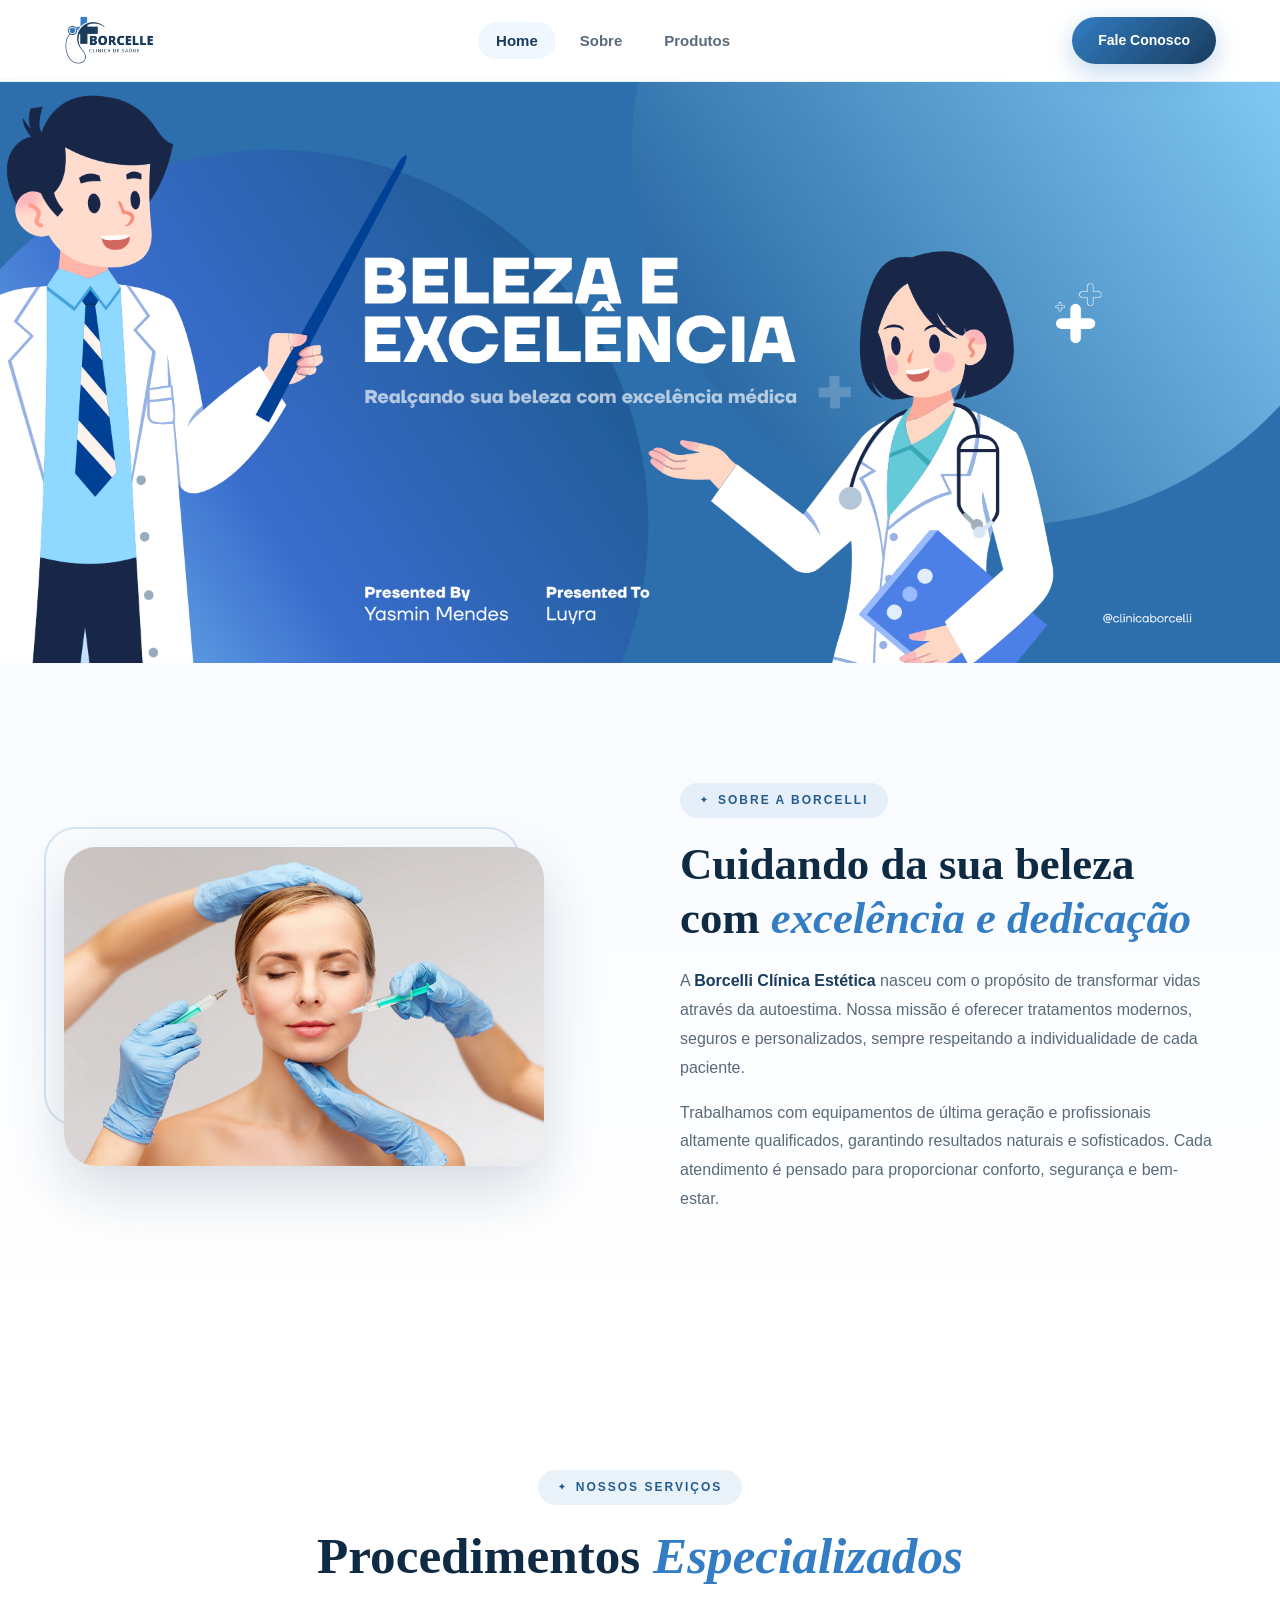
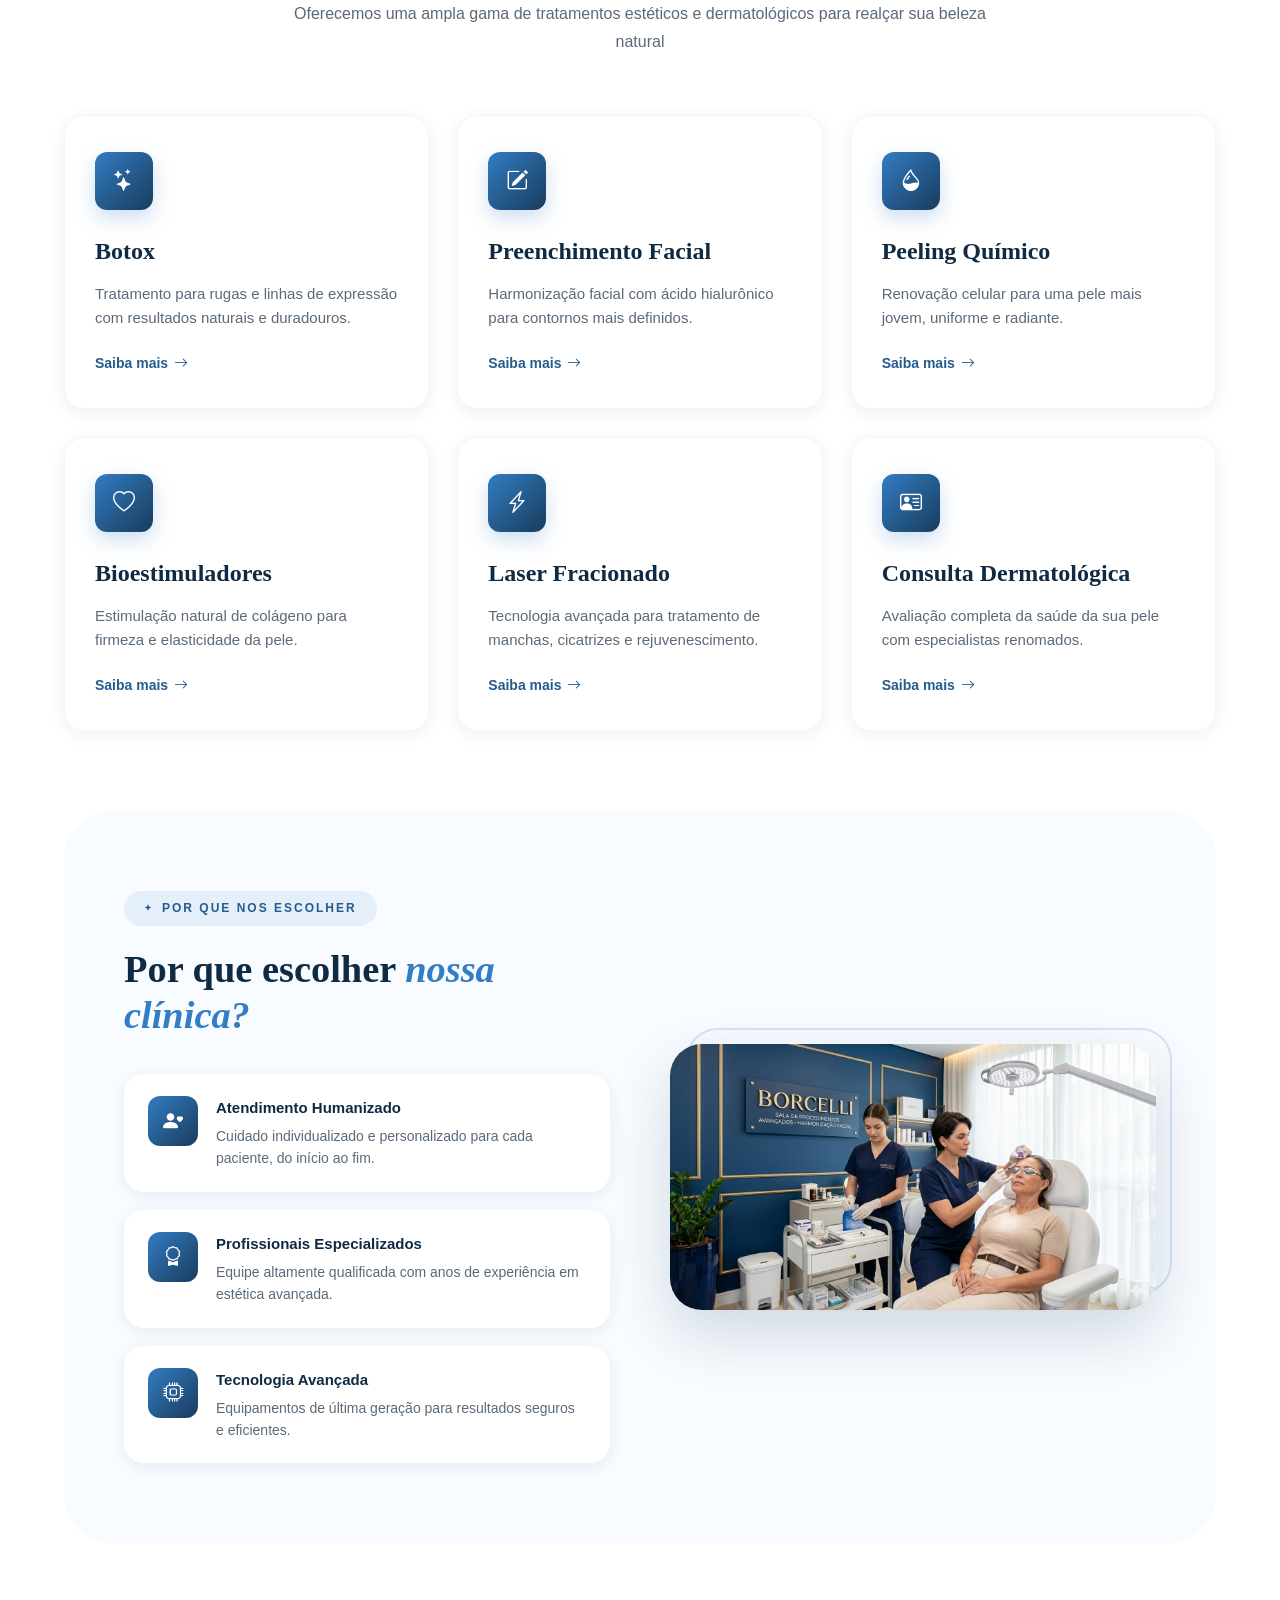
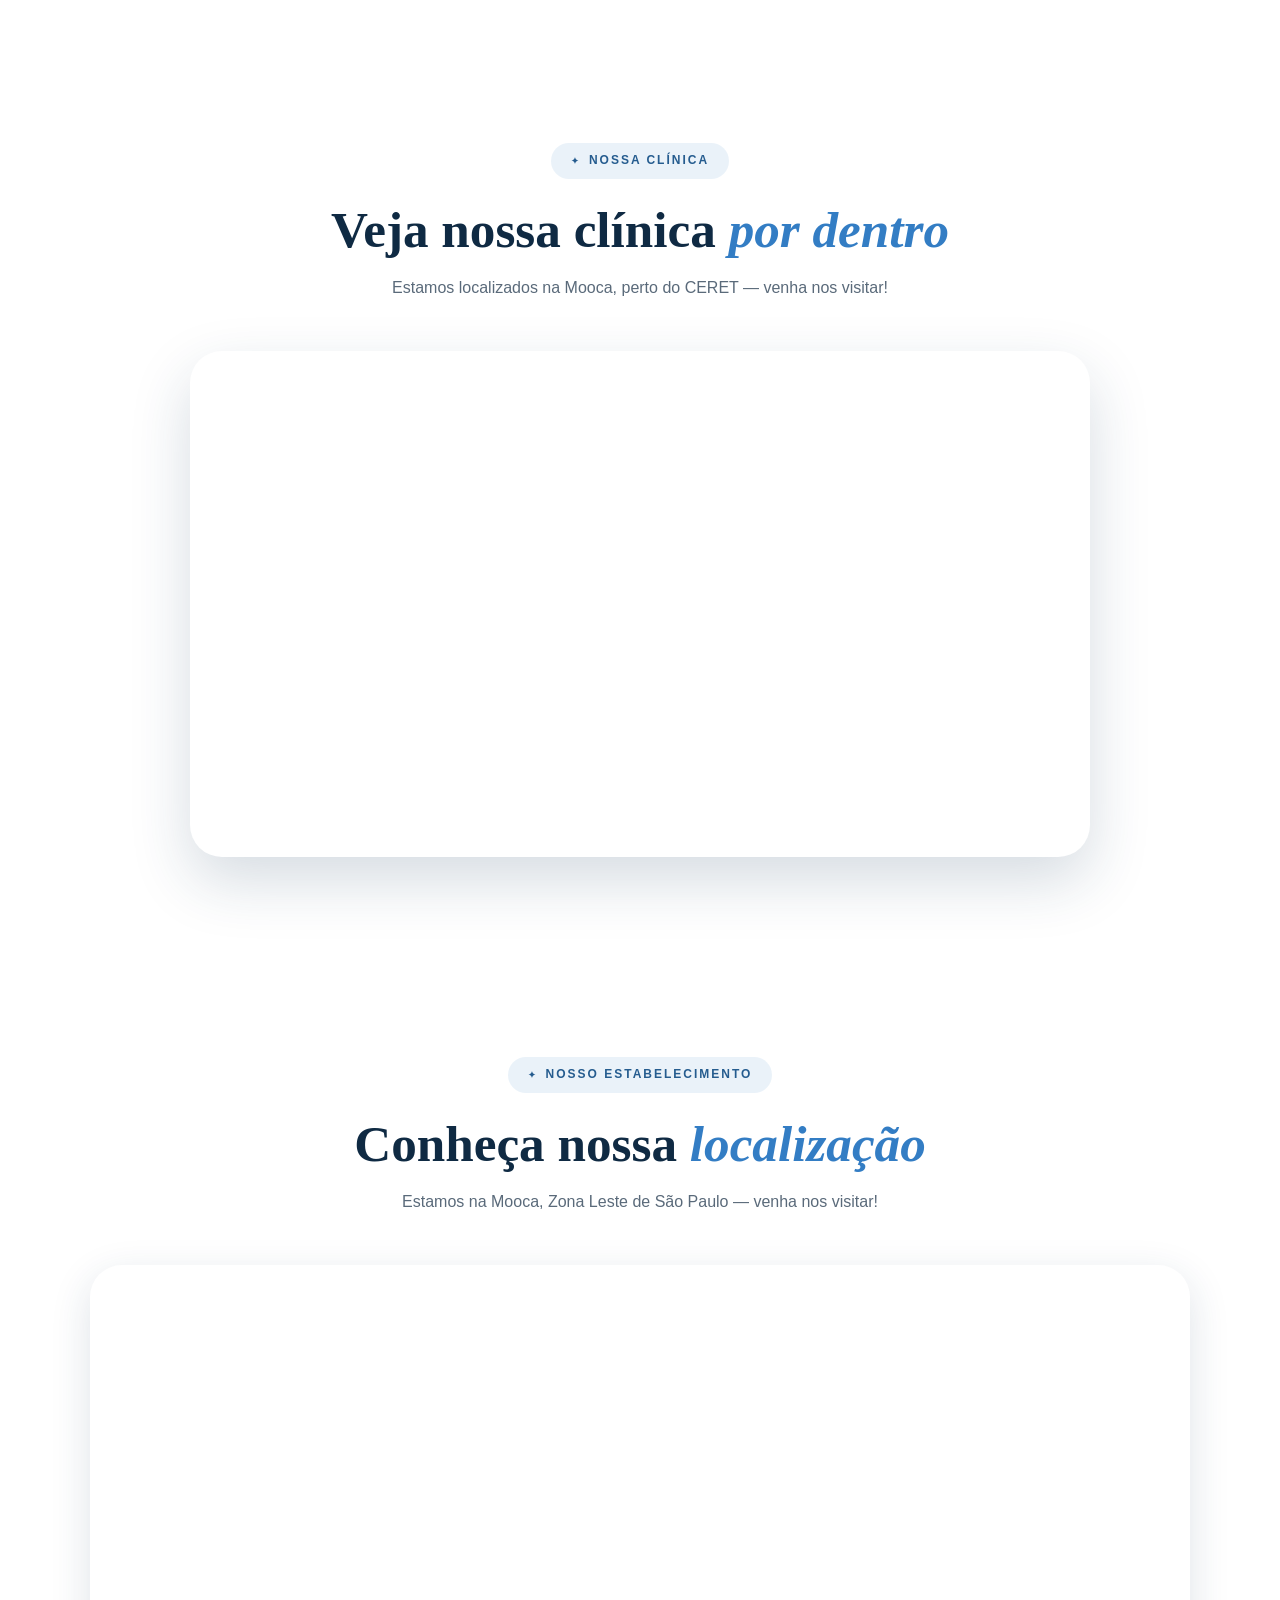
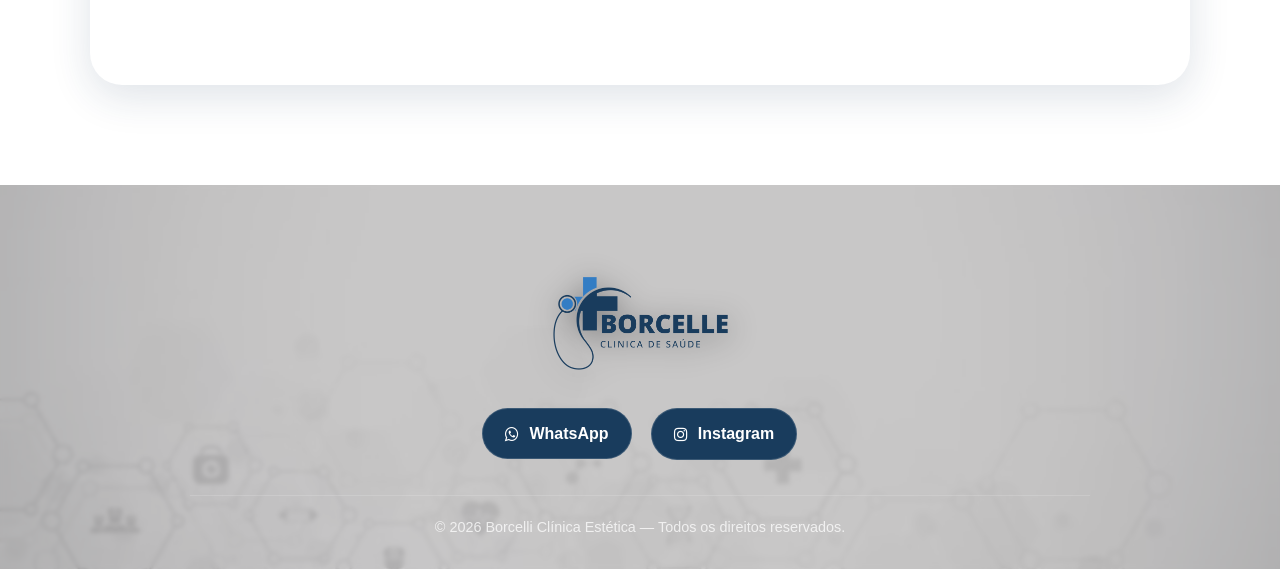
==== commit 42e9a4ba: "Atualização páginas" ====
--- a/index.html
+++ b/index.html
@@ -46,34 +46,10 @@
             <h2>Cuidando da sua beleza com <span>excelência e dedicação</span></h2>
             <p>A <strong>Borcelli Clínica Estética</strong> nasceu com o propósito de transformar vidas através da autoestima. Nossa missão é oferecer tratamentos modernos, seguros e personalizados, sempre respeitando a individualidade de cada paciente.</p>
             <p>Trabalhamos com equipamentos de última geração e profissionais altamente qualificados, garantindo resultados naturais e sofisticados. Cada atendimento é pensado para proporcionar conforto, segurança e bem-estar.</p>
-            <a href="sobre.html" class="sobre-cta">
-                Conheça nossa história <i class="bi bi-arrow-right"></i>
-            </a>
-        </div>
-    </div>
-</section>
-
-<!-- ══════════════════ AVALIAÇÕES ══════════════════ -->
-<div class="stats-strip">
-    <div class="stats-inner">
-        <div>
-            <div class="stat-num">5.000+</div>
-            <div class="stat-label">Pacientes atendidos</div>
-        </div>
-        <div>
-            <div class="stat-num">10+</div>
-            <div class="stat-label">Anos de experiência</div>
-        </div>
-        <div>
-            <div class="stat-num">98%</div>
-            <div class="stat-label">Satisfação dos clientes</div>
-        </div>
-        <div>
-            <div class="stat-num">20+</div>
-            <div class="stat-label">Procedimentos disponíveis</div>
-        </div>
-    </div>
-</div>
+        </div>
+    </div>
+</section>
+
 
 <!-- ══════════════════ SERVIÇOS ══════════════════ -->
 <section class="ServicosSection" id="servicos">
--- a/css/estilo.css
+++ b/css/estilo.css
@@ -1,505 +1,367 @@
-/* Estilização da página */
-body {
-    margin: 0;
-    background:#ffffff;
-    color:#1f2d3d;
-    font-family: 'Inter', sans-serif;
-}
-
-
-/* Header */
-header {
-    background-color: #ffffff;
-    padding: 15px 40px;
-    box-shadow: 0 2px 8px rgba(0,0,0,0.05);
-}
-
-/* Container */
-.divHeader {
-    display: flex;
-    align-items: center;
-    justify-content: space-between;
-}
-
-/* Logo */
-.logo {
-    width: 120px;
-}
-
-/* Navegação */
-nav ul {
-    list-style: none;
-    display: flex;
-    gap: 30px;
-    margin: 0;
-    padding: 0;
-}
-
-nav li {
-    font-weight: 500;
-    color: #2d2f33;
-    cursor: pointer;
-    transition: 0.3s;
-}
-
-nav li:hover {
-    color: #1e5575; 
-}
-/* Sobre nós  */
-.sobre {
-    padding: 100px 8%;
-    font-family: 'Poppins', sans-serif;
-}
-
-.container-sobre {
-    display: flex;
-    align-items: center;
-    justify-content: space-between;
-    gap: 60px;
-    max-width: 1200px;
-    margin: 0 auto;
-}
-
-/* lado esquerdo imagem */
-
-.sobre-left {
-    flex: 1;
-    position: relative;
-}
-
-.sobre-left img {
-    width: 500px;
-    height: 500px;
-   animation: moverEgirar 4s ease-in-out infinite;
-   margin-left: 100px;
-
-}
-
-@keyframes moverEgirar {
-  0% {
-    transform: translate(0, 0) rotate(0deg);
-  }
-
-  50% {
-    transform: translate(4px, 4px) rotate(12deg);
-  }
-
-  100% {
-    transform: translate(0, 0) rotate(0deg);
-  }
-}
-
-.sobre-left img:hover {
-    transform: scale(1.02);
-}
-
-/* lado direito texto */
-
-.sobre-right {
-    flex: 1;
-}
-
-.sobre-right .contorno {
-    display: inline-block;
-    background: #255c8f42;
-    color: #255c8f;
-    padding: 8px 18px;
-    border-radius: 30px;
-    font-size: 14px;
-    font-weight: bold;
-    margin-bottom: 20px;
-}
-
-.sobre-right h2 {
-    font-size: 30px;
-    line-height: 1.3;
-    margin-bottom: 20px;
-    color: #222;
-    font-weight: 900;
-}
-
-.sobre-right h2 span {
-    -webkit-background-clip: text; 
-    background-clip: text;
-    -webkit-text-fill-color: transparent; 
-    color: transparent; 
-    background-image: linear-gradient(to right, #337dc4, #2c6ca9, #255c8f, #1f4c75, #193c5d);
-}
-
-.sobre-right p {
-    color: #555;
-    font-size: 16px;
-    line-height: 1.8;
-    margin-bottom: 20px;
-}
-
-
-/* Botão */
-
-.sobre-right .btn-primary {
-    display: inline-block;
-    margin-top: 30px;
-    padding: 15px 30px;
-    background-image: linear-gradient(to right, #337dc4, #2c6ca9, #255c8f, #1f4c75, #193c5d);
-    color: white;
-    border-radius: 40px;
-    text-decoration: none;
-    font-weight: bold;
-    transition: 0.3s ease;
-    box-shadow: 0 10px 25px #255c8f69;
-}
-
-.sobre-right .btn-primary:hover {
-    transform: translateY(-3px);
-    box-shadow: 0 15px 35px #255c8f81;
-}
-
-/* Hero começo da página */
-.hero{
-    max-width:1200px;
-    margin:auto;
-    padding:140px 20px;
-    display:flex;
-    align-items:center;
-    justify-content:space-between;
-    gap:60px;
-}
-
-.direita{
-    flex:1;
-}
-
-.contorno{
-    display:inline-block;
-    background:#255c8f4d;
-    color:#255c8f;
-    padding:8px 18px;
-    border-radius:30px;
-    font-size:14px;
-    margin-bottom:25px;
-    font-weight: 600;
-}
-
-.h1Inicio{
-    font-size:52px;
-    line-height:1.1;
-    font-weight:800;
-    margin-bottom:25px;
-}
-
-.h1Inicio span{
-  -webkit-background-clip: text; 
-  background-clip: text;
-  -webkit-text-fill-color: transparent; 
-  color: transparent; 
-  background-image: linear-gradient(to right, #337dc4, #2c6ca9, #255c8f, #1f4c75, #193c5d);
-}
-
-.descricao{
-    font-size:18px;
-    color:#5f6f81;
-    max-width:520px;
-    margin-bottom:35px;
-    line-height:1.6;
-}
-
-.botoes{
-    display:flex;
-    gap:20px;
-    margin-bottom:60px;
-}
-
-.btnAzul{
-    background-image: linear-gradient(to right, #337dc4, #2c6ca9, #255c8f, #1f4c75, #193c5d);
-    color:white;
-    padding:16px 28px;
-    border-radius:40px;
-    font-weight:600;
-    text-decoration:none;
-    box-shadow:0 10px 25px rgba(61,124,201,0.3);
-}
-
-.btnBranco{
-    border:2px solid #193c5d;
-    color:#193c5d;
-    padding:14px 28px;
-    border-radius:40px;
-    font-weight:600;
-    text-decoration:none;
-}
-
-.estrelas{
-    display:flex;
-    gap:60px;
-}
-
-.estrela h2{
-    font-size:28px;
-    font-weight:700;
-    color: #193c5d;
-}
-
-.estrela p{
-    color:#7b8a9a;
-    font-size:14px;
-    
-}
-
-/* Lado esquerdo do Hero */
-
-.right{
-    flex:1;
-    position:relative;
-}
-
-.imagemClinica{
-    position:relative;
-    z-index:2;
-}
-
-.imagemClinica img{
-    width:100%;
-    border-radius:30px;
-    display:block;
-}
-
-.backgroundAzul{
-    position:absolute;
-    top:-40px;
-    right:-40px;
-    width:100%;
-    height:100%;
-    background:#193c5d;
-    border-radius:40px;
-    z-index:1;
-}
-
-.cardTopo{
-    position:absolute;
-    bottom:20px;
-    left:20px;
-    background:white;
-    padding:16px 20px;
-    border-radius:16px;
-    box-shadow:0 15px 40px rgba(0,0,0,0.15);
-    display:flex;
-    align-items:center;
-    gap:15px;
-    z-index:3;
-}
-
-.cardTopo-icon{
-    width:40px;
-    height:40px;
-    background:#e6f6ed;
-    border-radius:50%;
-    display:flex;
-    align-items:center;
-    justify-content:center;
-    font-weight:bold;
-    color:#2db36c;
-}
-
-.cardTopo-text{
-    font-size:14px;
-}
-
-.cardTopo-text strong{
-    display:block;
-    font-size:15px;
-    color:#1f2d3d;
-}
-
-.cardTopo-text span{
-    color:#7b8a9a;
-    font-size:13px;
-}
-
-/* Seção nosso estabelecimento */
-
-.titulo_nossoestabelecimento{
-    text-align: center;
-}
-
-.mapa{
-    text-align: center;
-    align-items: center;
-    background: linear-gradient(#ffffff,#1f4c75);
-}
-
-.subtituloE{
-text-align: center;
-}
-
-.Servicos{
-    align-items: center;
-    text-align: center;
-}
-
-.tituloServiços{
-    margin-top: -10px;
-    font-size: xx-large;
-    font-weight: 900;
-}
-
-
-/* serviços  */
-.cardServicos{
-    max-width:1200px;
-    margin:60px auto;
-    display:grid;
-    grid-template-columns: repeat(auto-fit, minmax(300px, 1fr));
-    gap:30px;
-    padding: 0 20px;
-}
-
-.card{
-    background:#ffffff;
-    padding:30px;
-    border-radius:20px;
-    box-shadow:0 10px 30px rgba(0,0,0,0.05);
-    transition:0.3s ease;
-}
-
-.card:hover{
-    transform:translateY(-8px);
-    box-shadow:0 20px 40px rgba(0,0,0,0.1);
-}
-
-.icon-card{
-    width:55px;
-    height:55px;
-    display:flex;
-    align-items:center;
-    justify-content:center;
-    border-radius:15px;
-    margin-bottom:20px;
-    font-size:22px;
-    color:white;
-    background-image: linear-gradient(to right, #337dc4, #2c6ca9, #255c8f, #1f4c75, #193c5d);
-}
-
-.card h3{
-    margin-bottom:15px;
-    font-size:20px;
-    color:#1f2d3d;
-}
-
-.card p{
-    font-size:15px;
-    color:#6c7a89;
-    margin-bottom:20px;
-    line-height:1.6;
-}
-
-.card a{
-    text-decoration:none;
-    font-weight:600;
-    color:#255c8f;
-    transition:0.3s;
-}
-
-.card a:hover{
-    letter-spacing:1px;
-}
-
-.ServicosSection{
-    margin-top: 140px;
-}
-
-/* Footer */
-footer {
-    background: url("../img/rodape2.jpg") no-repeat center;
-    background-size: cover;
-    padding: 60px 10px 20px 10px;
-    position: relative;
-    color:  #022546;
-    font-weight: 700;
-}
-
-
-.footer-content-container {
-    position: relative;
-    z-index: 1;
-    text-align: center;
-}
-
-.footer-logo img {
-    max-width: 150px;
-    margin-bottom: 15px;
-}
-
-.footer a {
-    color: #1b1b1bde;
-    text-decoration: none;
-}
-
-.footer a:hover {
-    text-decoration: underline;
-}
-
-.video{
-    text-align: center;
-    align-items: center;
-}
-
-.espaco{
-    margin-top: 90px;
-}
-
-/* Lista e imagem */
-.secao-diferenciais{
-    padding:80px 20px;
-}
-
-.container-diferenciais{
-    display:flex;    
-    align-items:center;
-    justify-content:space-between;
-    gap:20px;
-    max-width:1200px;
-    margin:auto;
-}
-
-.lado-texto{
-    flex:1;
-}
-
-.lado-imagem{
-    flex:1;
-}
- .tituloLista{
-    font-size:32px;
-    font-weight:900;
- }
-
-.lado-imagem img{
-    width:100%;
-    border-radius:20px;
-}
-
-.item-diferencial{
-    display:flex;
-    align-items:flex-start; 
-    gap:12px;
-}
-
-.item-diferencial i{
-    width:45px;
-    height:45px;
-    display:flex;
-    align-items:center;
-    justify-content:center;
-    border-radius:12px;
-    background:#255c8f;
-    color:white;
-    font-size:20px;
-    margin-top: 15px;
-}
-
-nav ul li a{
-    text-decoration: none;  
-    color: rgb(48, 45, 45);            
-    font-weight: 500;
-    transition: 0.3s;
-}
+:root {
+            --navy:      #0f2a43;
+            --deep:      #193c5d;
+            --mid:       #255c8f;
+            --blue:      #337dc4;
+            --light-blue:#6aaee8;
+            --ice:       #f0f7ff;
+            --white:     #ffffff;
+            --text:      #1a2535;
+            --muted:     #5a6a7a;
+            --light:     #f8fbff;
+            --rose:      #c9848f;
+            --rose-light:#f7ecee;
+            --grad:      linear-gradient(135deg, #337dc4 0%, #255c8f 50%, #193c5d 100%);
+            --grad-h:    linear-gradient(135deg, #4a8fd4 0%, #337dc4 50%, #255c8f 100%);
+            --shadow-sm: 0 4px 16px rgba(25,60,93,.08);
+            --shadow-md: 0 12px 40px rgba(25,60,93,.14);
+            --shadow-lg: 0 24px 60px rgba(25,60,93,.18);
+            --r-sm: 12px; --r-md: 20px; --r-lg: 32px; --r-xl: 48px;
+            --ease: .3s ease;
+        }
+
+        *, *::before, *::after { margin:0; padding:0; box-sizing:border-box; }
+        html { scroll-behavior: smooth; }
+        body {
+            background: var(--white);
+            color: var(--text);
+            font-family: 'DM Sans', sans-serif;
+            line-height: 1.6;
+            overflow-x: hidden;
+        }
+        img { max-width:100%; display:block; }
+        a   { text-decoration:none; }
+
+        /* ── HEADER ── */
+        header {
+            position: fixed; top:0; left:0; width:100%;
+            background: rgba(255,255,255,.96);
+            backdrop-filter: blur(18px);
+            border-bottom: 1px solid rgba(51,125,196,.08);
+            z-index: 1000;
+            padding: 16px 5%;
+            transition: box-shadow .3s;
+        }
+        header.scrolled { box-shadow: 0 4px 24px rgba(15,42,67,.1); }
+
+        .divHeader {
+            max-width: 1280px; margin:0 auto;
+            display:flex; align-items:center; justify-content:space-between;
+        }
+        .logo { width:90px; transition: var(--ease); }
+        .logo:hover { opacity:.8; }
+
+        nav ul { display:flex; align-items:center; gap:6px; list-style:none; }
+        .nav-link {
+            color: var(--muted); font-size:15px; font-weight:600;
+            padding:10px 18px; border-radius:50px; transition: var(--ease);
+        }
+        .nav-link:hover, .nav-link.active { background:var(--ice); color:var(--deep); }
+
+        .nav-cta {
+            background: var(--grad); color:white;
+            padding:12px 26px; border-radius:50px;
+            font-size:14px; font-weight:700;
+            transition: var(--ease);
+            box-shadow: 0 8px 24px rgba(51,125,196,.3);
+        }
+        .nav-cta:hover { transform:translateY(-2px); box-shadow:0 12px 30px rgba(51,125,196,.4); }
+
+        /* ── BANNER ── */
+        .banner {
+            margin-top: 78px;         
+            width: 100%;
+            background: var(--navy);
+            line-height: 0;            
+        }
+        .banner img {
+            width: 100%;
+            height: auto;             
+            display: block;
+            object-fit: contain;      
+        }
+
+        /* ── CONTORNO BADGE ── */
+        .contorno {
+            display: inline-flex; align-items:center; gap:8px;
+            padding: 8px 20px; border-radius: 50px;
+            background: rgba(51,125,196,.1); color: var(--mid);
+            font-size: 12px; font-weight: 700; letter-spacing:2px;
+            text-transform: uppercase; margin-bottom: 20px;
+        }
+        .contorno::before { content:'✦'; font-size:9px; }
+
+        /* ── SOBRE ── */
+        .sobre {
+            padding: 120px 5%;
+            background: linear-gradient(180deg, var(--light) 0%, var(--white) 100%);
+        }
+        .container-sobre {
+            max-width: 1200px; margin:0 auto;
+            display: flex; align-items: center; gap: 80px;
+        }
+        .sobre-left { flex:1; position:relative; }
+        .sobre-left img {
+            width:100%; max-width:480px;
+            border-radius: var(--r-lg);
+            box-shadow: var(--shadow-lg);
+            position: relative; z-index:1;
+        }
+        .sobre-left::before {
+            content:'';
+            position:absolute;
+            top:-20px; left:-20px;
+            width:calc(100% - 60px); height:calc(100% - 20px);
+            border: 2px solid rgba(51,125,196,.18);
+            border-radius: var(--r-lg);
+            z-index:0;
+        }
+
+        .sobre-right { flex:1; }
+        .sobre-right h2 {
+            font-family: 'Cormorant Garamond', serif;
+            font-size: clamp(2rem, 3.5vw, 2.9rem);
+            font-weight: 600; line-height:1.2;
+            margin-bottom: 22px; color: var(--navy);
+        }
+        .sobre-right h2 span { color: var(--blue); font-style:italic; }
+        .sobre-right p { margin-bottom:16px; color:var(--muted); font-size:16px; line-height:1.8; }
+        .sobre-right strong { color:var(--deep); }
+
+        .sobre-cta {
+            display:inline-flex; align-items:center; gap:10px;
+            margin-top:10px;
+            background: var(--grad); color:white;
+            padding:14px 28px; border-radius:50px;
+            font-size:15px; font-weight:700;
+            box-shadow:0 8px 24px rgba(51,125,196,.3);
+            transition: var(--ease);
+        }
+        .sobre-cta:hover { transform:translateY(-2px); }
+
+        /* ── SERVIÇOS ── */
+        .ServicosSection { padding: 120px 5% 0; }
+        .sec-center {
+            text-align:center; max-width:720px; margin:0 auto;
+        }
+        .sec-title {
+            font-family: 'Cormorant Garamond', serif;
+            font-size: clamp(2rem, 4vw, 3.2rem);
+            font-weight: 600; margin-bottom:14px; color:var(--navy); line-height:1.2;
+        }
+        .sec-title span { color:var(--blue); font-style:italic; }
+        .sec-sub { color:var(--muted); font-size:16px; line-height:1.7; }
+
+        .cardServicos {
+            max-width: 1200px; margin: 60px auto;
+            display: grid; grid-template-columns: repeat(3,1fr); gap:28px;
+        }
+        .card-servico {
+            background: white;
+            padding: 36px 30px 32px;
+            border-radius: var(--r-md);
+            box-shadow: var(--shadow-sm);
+            transition: var(--ease);
+            border: 1px solid rgba(51,125,196,.06);
+            position: relative; overflow:hidden;
+        }
+        .card-servico::after {
+            content:'';
+            position:absolute; bottom:0; left:0; right:0; height:3px;
+            background: var(--grad); transform:scaleX(0); transform-origin:left;
+            transition: transform .4s ease;
+        }
+        .card-servico:hover { transform:translateY(-8px); box-shadow:var(--shadow-md); }
+        .card-servico:hover::after { transform:scaleX(1); }
+
+        .icon-card {
+            width:58px; height:58px; border-radius:var(--r-sm);
+            background: var(--grad);
+            display:flex; align-items:center; justify-content:center;
+            color:white; font-size:22px; margin-bottom:22px;
+            box-shadow: 0 8px 20px rgba(51,125,196,.25);
+        }
+        .card-servico h3 {
+            font-family: 'Cormorant Garamond', serif;
+            font-size:1.5rem; font-weight:600; margin-bottom:12px; color:var(--navy);
+        }
+        .card-servico p { color:var(--muted); margin-bottom:20px; font-size:15px; }
+        .card-link {
+            color:var(--mid); font-weight:700; font-size:14px;
+            display:inline-flex; align-items:center; gap:6px;
+            transition: gap .2s;
+        }
+        .card-link:hover { gap:10px; }
+
+        /* ── DIFERENCIAIS ── */
+        .secao-diferenciais {
+            max-width: 1200px; margin: 80px auto;
+            background: var(--light); border-radius: var(--r-xl);
+            padding: 80px 60px;
+        }
+        .container-diferenciais { display:flex; align-items:center; gap:60px; }
+        .lado-texto, .lado-imagem { flex:1; }
+
+        .tituloLista {
+            font-family: 'Cormorant Garamond', serif;
+            font-size: clamp(1.8rem, 3vw, 2.6rem); font-weight:600;
+            margin-bottom: 36px; color:var(--navy); line-height:1.2;
+        }
+        .tituloLista span { color:var(--blue); font-style:italic; }
+
+        .lista-diferenciais { display:flex; flex-direction:column; gap:18px; }
+        .item-diferencial {
+            display:flex; gap:18px;
+            padding:22px 24px; background:white;
+            border-radius:var(--r-md); box-shadow:var(--shadow-sm);
+            transition: var(--ease);
+        }
+        .item-diferencial:hover { transform:translateX(6px); box-shadow:var(--shadow-md); }
+        .dif-icon {
+            width:50px; height:50px; flex-shrink:0;
+            border-radius:var(--r-sm); background:var(--grad);
+            display:flex; align-items:center; justify-content:center;
+            color:white; font-size:20px;
+        }
+        .item-diferencial h4 { margin-bottom:5px; color:var(--navy); font-size:15px; }
+        .item-diferencial p  { color:var(--muted); font-size:14px; }
+
+        .lado-imagem { position:relative; }
+        .lado-imagem img {
+            border-radius: var(--r-lg);
+            box-shadow: var(--shadow-lg);
+            width:100%;
+        }
+        .lado-imagem::before {
+            content:'';
+            position:absolute; top:-16px; right:-16px;
+            width:100%; height:100%;
+            border:2px solid rgba(51,125,196,.18);
+            border-radius: var(--r-lg); z-index:0;
+        }
+        .lado-imagem img { position:relative; z-index:1; }
+
+        /* ── AVALIAÇÕES ── */
+        .stats-strip {
+            background: var(--grad);
+            padding: 56px 5%;
+        }
+        .stats-inner {
+            max-width:1100px; margin:0 auto;
+            display:grid; grid-template-columns:repeat(4,1fr);
+            text-align:center; gap:20px;
+        }
+        .stat-num {
+            font-family:'Cormorant Garamond', serif;
+            font-size:3rem; font-weight:600; color:white; line-height:1;
+        }
+        .stat-label { color:rgba(255,255,255,.75); font-size:14px; margin-top:6px; }
+
+        /* ── VIDEO ── */
+        .video { padding:100px 5% 0; }
+        .video-container {
+            max-width:900px; margin:50px auto 0;
+            border-radius:var(--r-lg); overflow:hidden;
+            box-shadow:var(--shadow-lg); aspect-ratio:16/9;
+        }
+        .video-container iframe { width:100%; height:100%; border:none; }
+
+        /* ── MAPA ── */
+        .secao-mapa { padding:100px 5% 100px; }
+        .mapa {
+            max-width:1100px; margin:50px auto 0;
+            border-radius:var(--r-lg); overflow:hidden;
+            box-shadow:var(--shadow-md);
+        }
+        .mapa iframe { width:100%; display:block; border:none; }
+
+        /* ── ESPAÇO ── */
+        .espaco { margin-top:80px; }
+
+        /* =========================================
+   RODÁPE
+========================================= */
+
+.footer {
+    position: relative;
+    background: url("../img/rodape2.jpg") no-repeat center center;
+    background-size: cover;
+    padding: 90px 20px 30px;
+    overflow: hidden;
+    color: #fff;
+}
+
+.footer-overlay {
+    position: absolute;
+    inset: 0;
+    background: rgba(155, 153, 153, 0.55);
+    backdrop-filter: blur(2px);
+}
+
+/* Conteúdo */
+.footer-content-container {
+    position: relative;
+    z-index: 2;
+    max-width: 900px;
+    margin: auto;
+    text-align: center;
+}
+
+/* LOGO */
+.footer-logo {
+    display: flex;
+    justify-content: center;
+    align-items: center;
+    margin-bottom: 35px;
+}
+
+.footer-logo img {
+    width: 180px;
+    max-width: 100%;
+    display: block;
+    filter: drop-shadow(0 5px 15px rgba(0,0,0,0.4));
+}
+
+/* Redes sociais */
+.footer-social {
+    display: flex;
+    justify-content: center;
+    gap: 20px;
+    flex-wrap: wrap;
+    margin-bottom: 35px;
+}
+
+.footer-social a {
+    display: flex;
+    align-items: center;
+    gap: 10px;
+    background: var(--deep);
+    border: 1px solid rgba(255,255,255,0.15);
+    padding: 12px 22px;
+    border-radius: 50px;
+    color: #fff;
+    text-decoration: none;
+    font-weight: 600;
+    transition: 0.3s ease;
+    backdrop-filter: blur(5px);
+}
+
+.footer-social a:hover {
+    transform: translateY(-4px);
+    background: var(--mid);
+    color: #fefefe;
+}
+
+/* Copyright */
+.footer-copy {
+    border-top: 1px solid rgba(255,255,255,0.15);
+    padding-top: 20px;
+    font-size: 0.9rem;
+    color: rgba(255,255,255,0.75);
+}
+
+/* Espaçamento extra */
+.espaco {
+    margin-top: 100px;
+}
+
